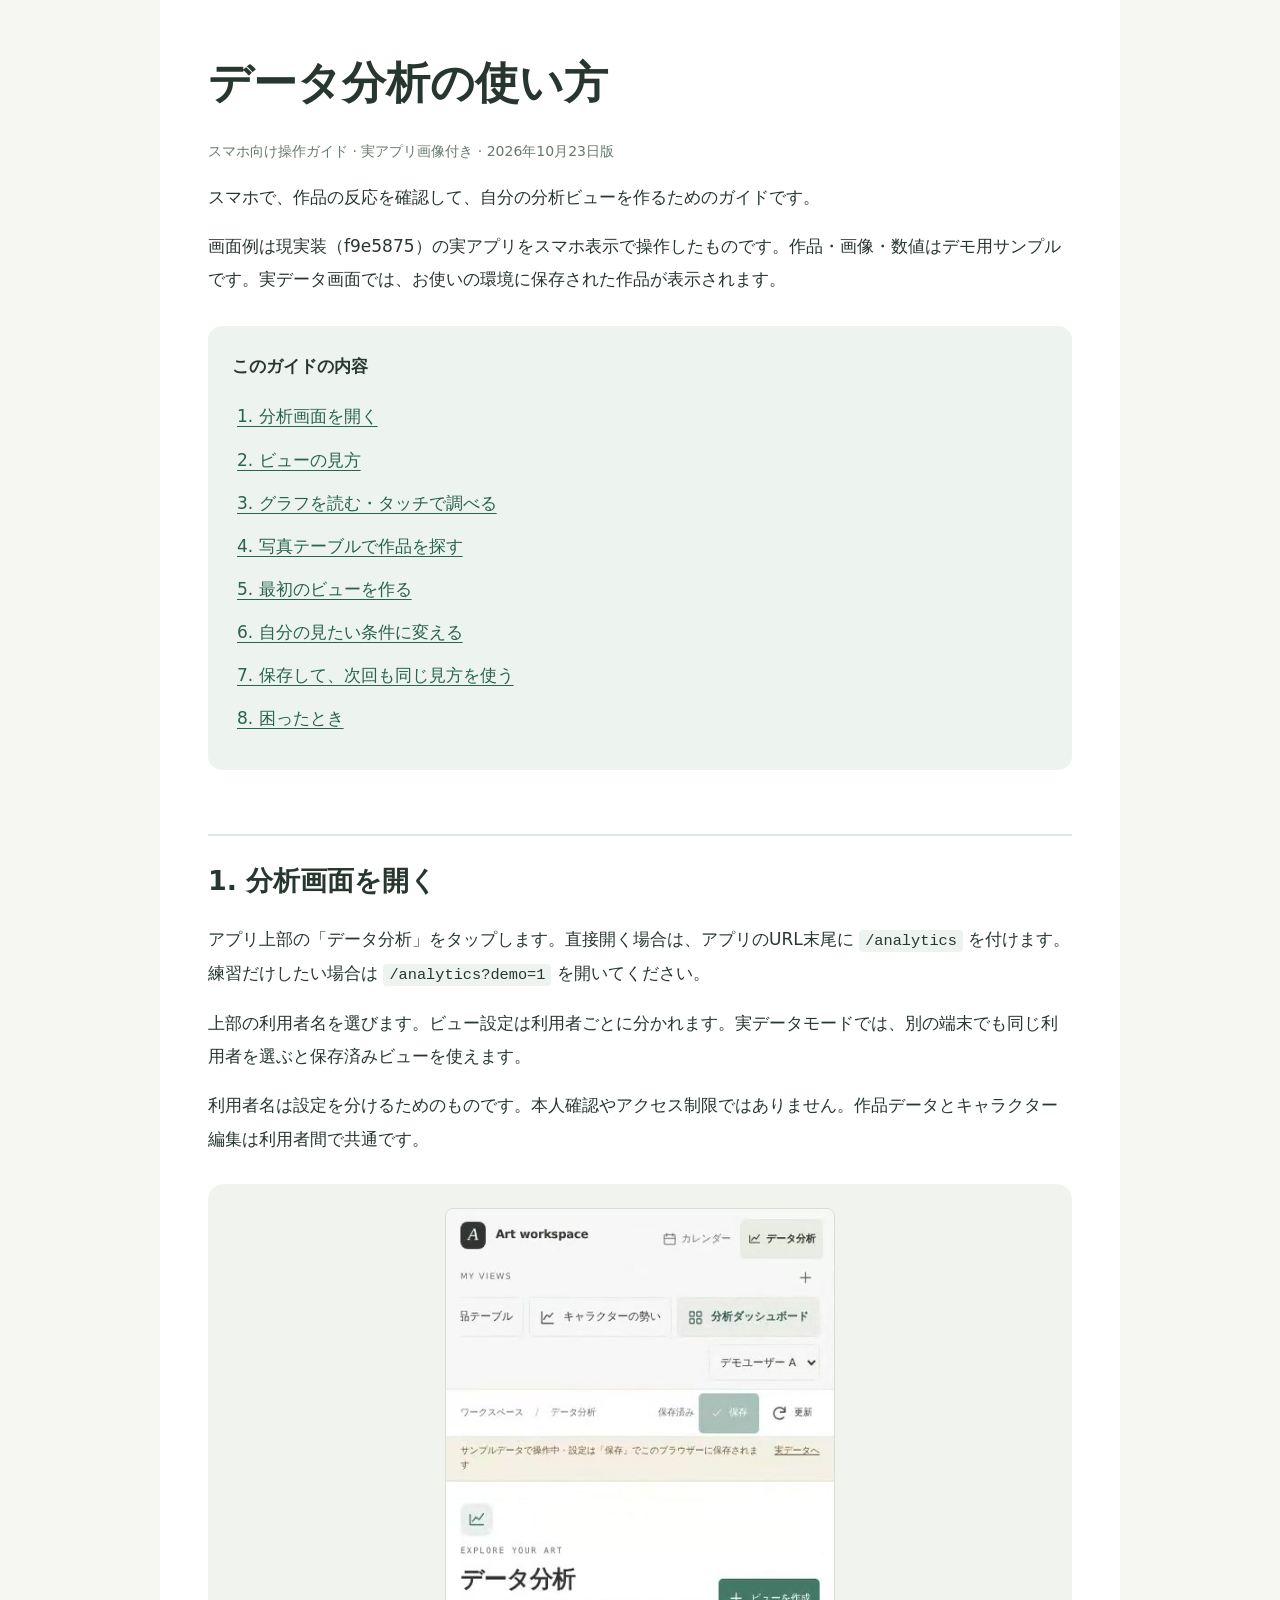
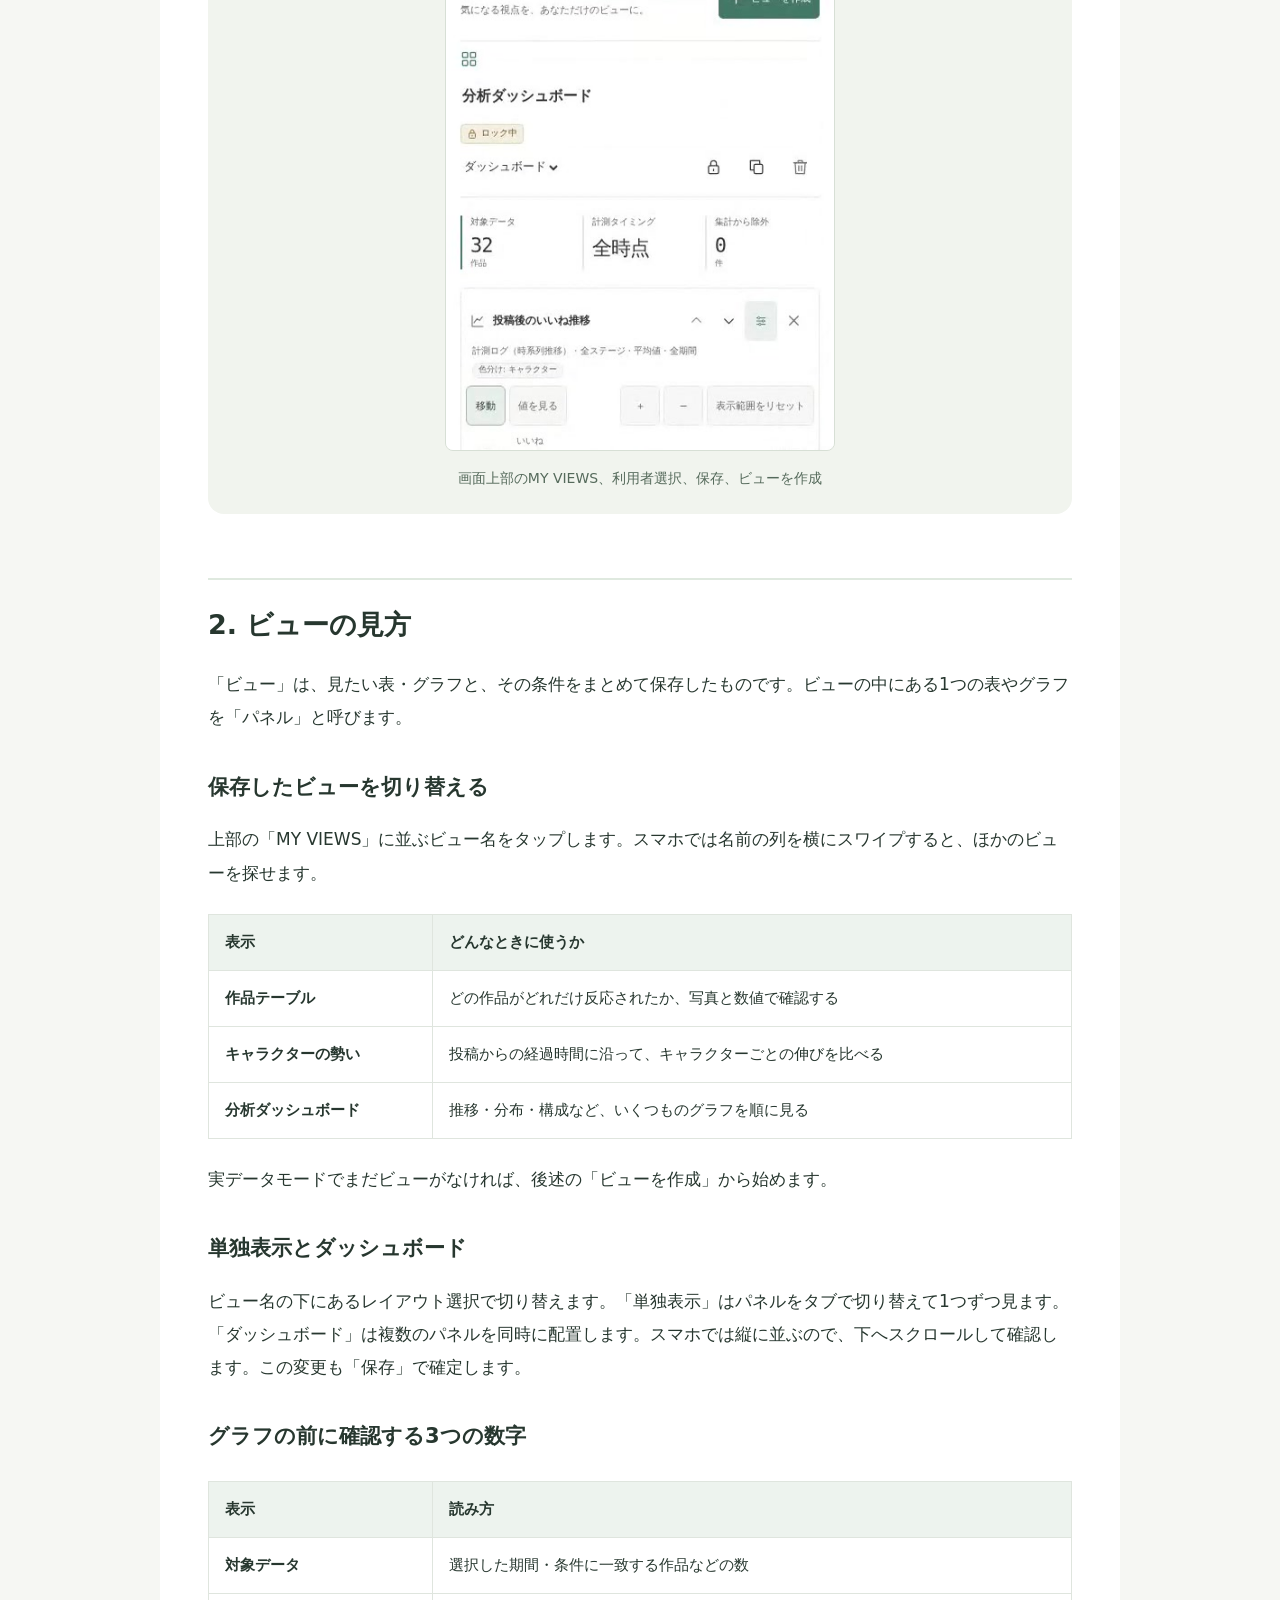
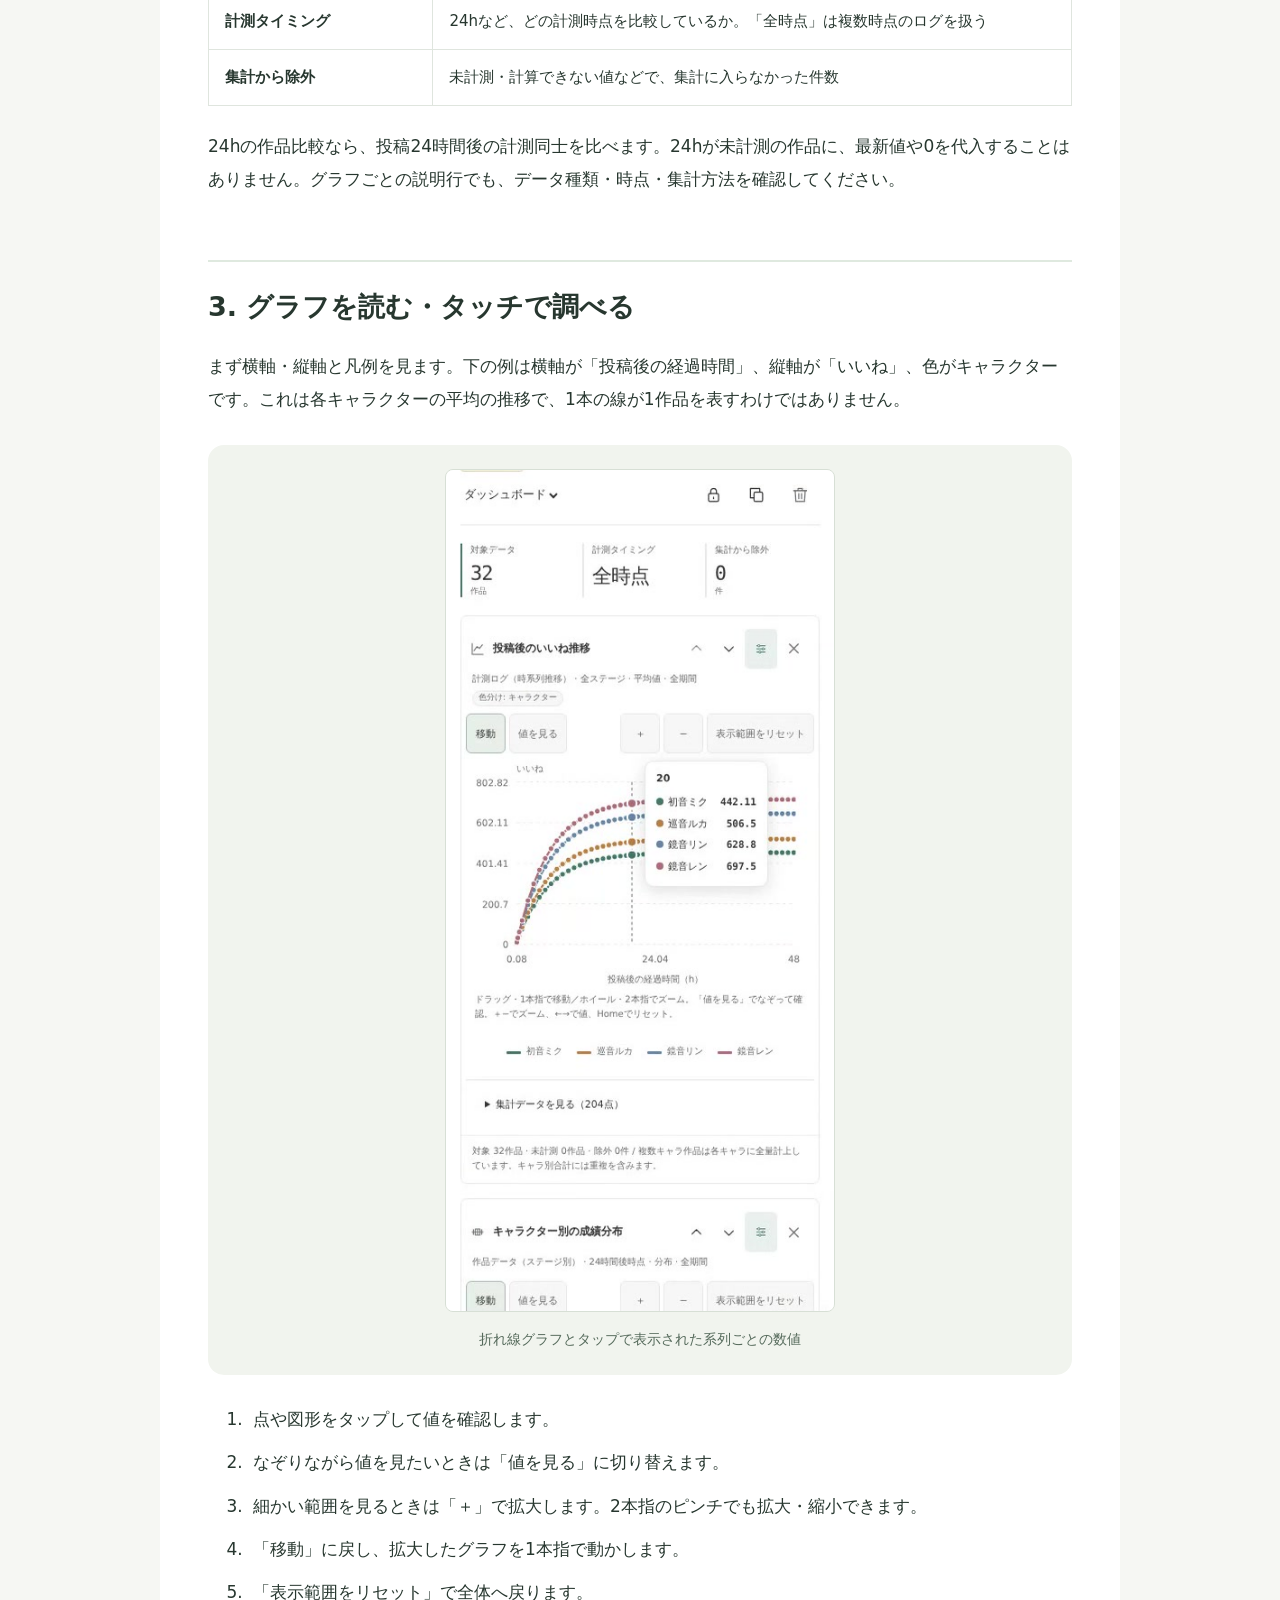
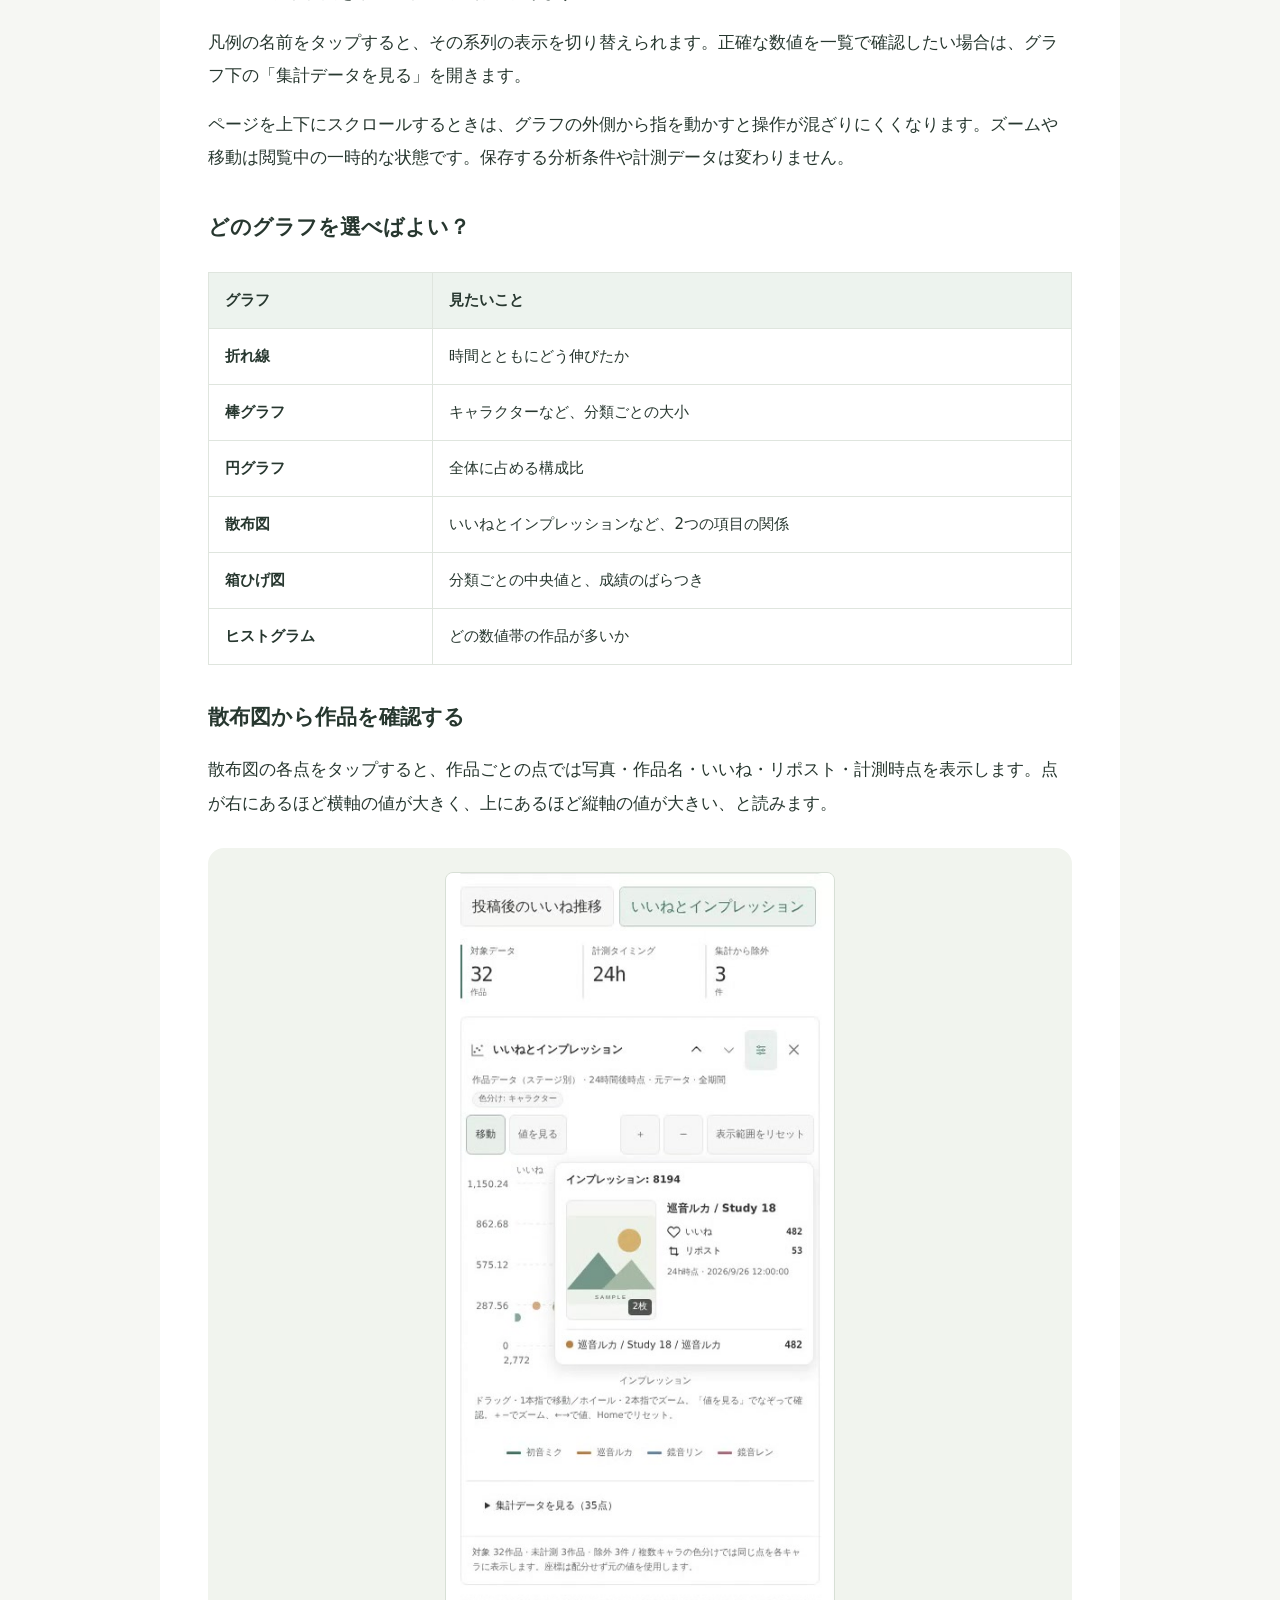
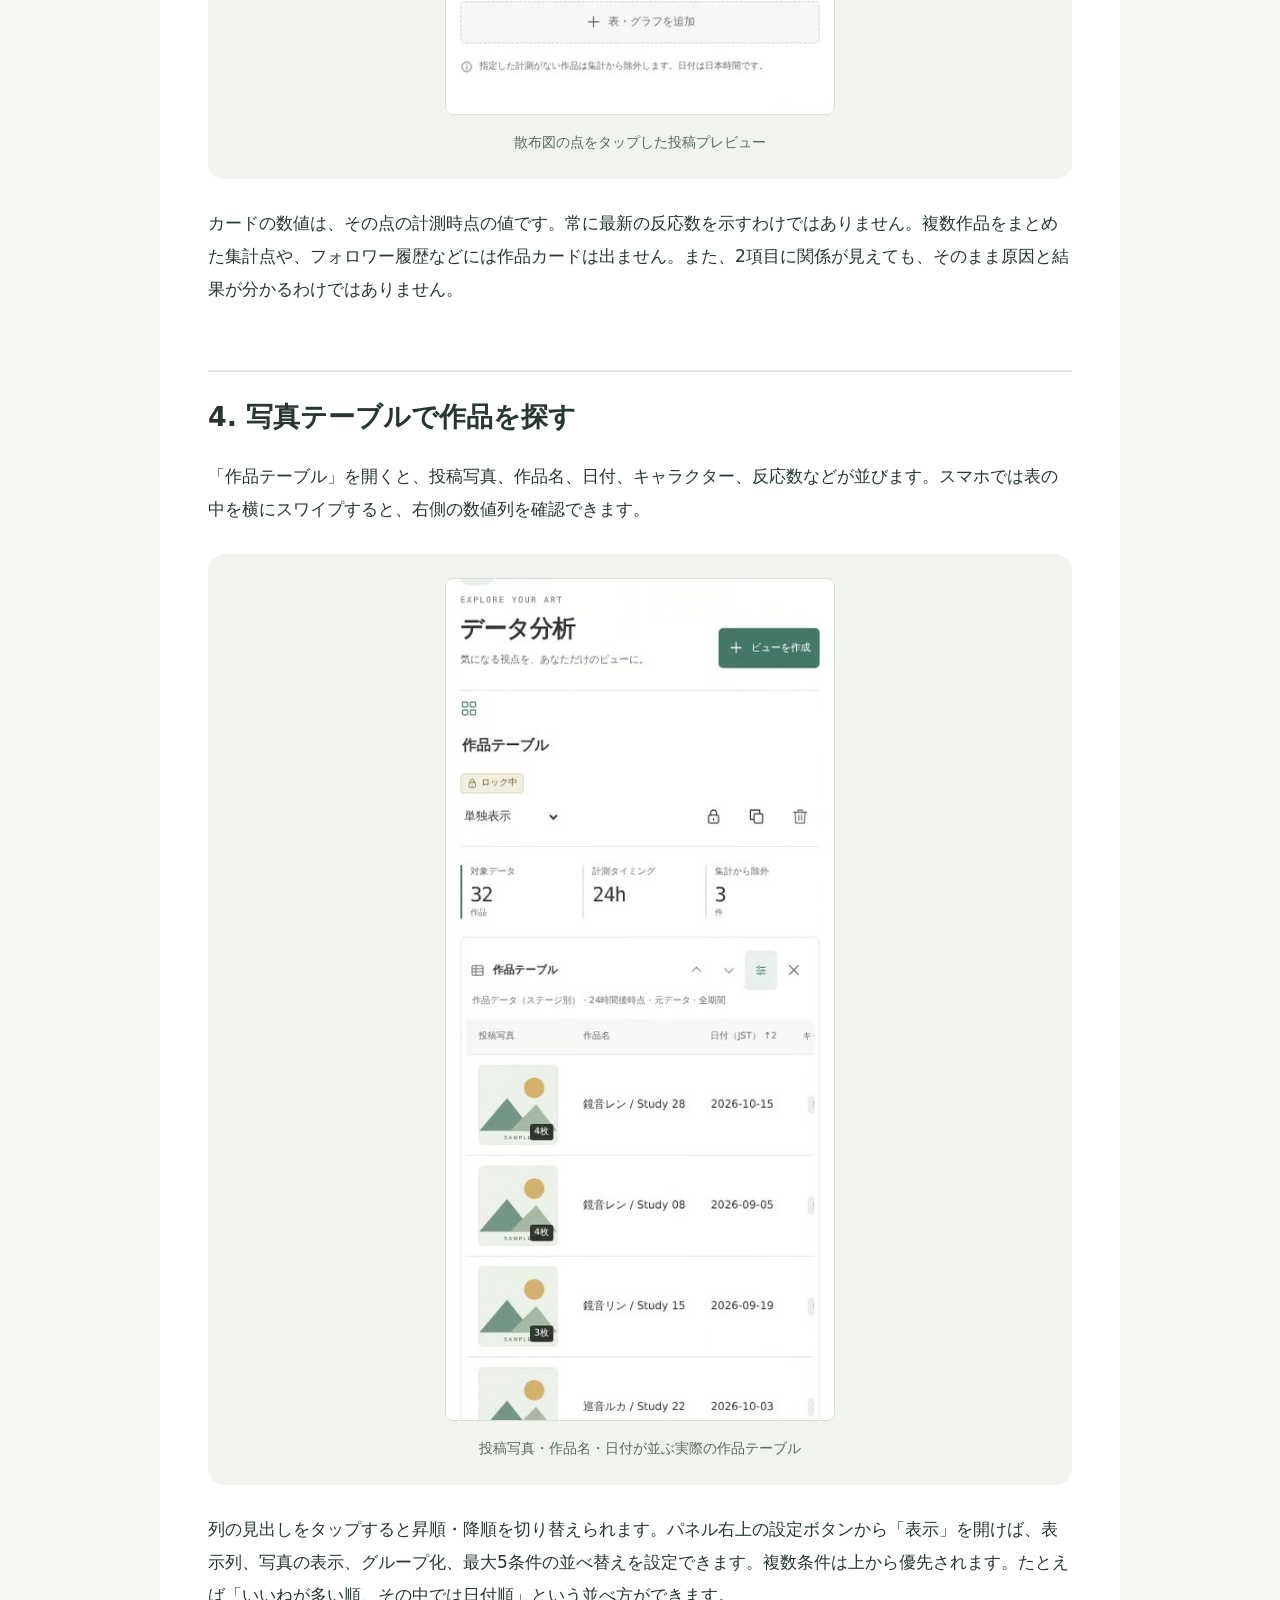
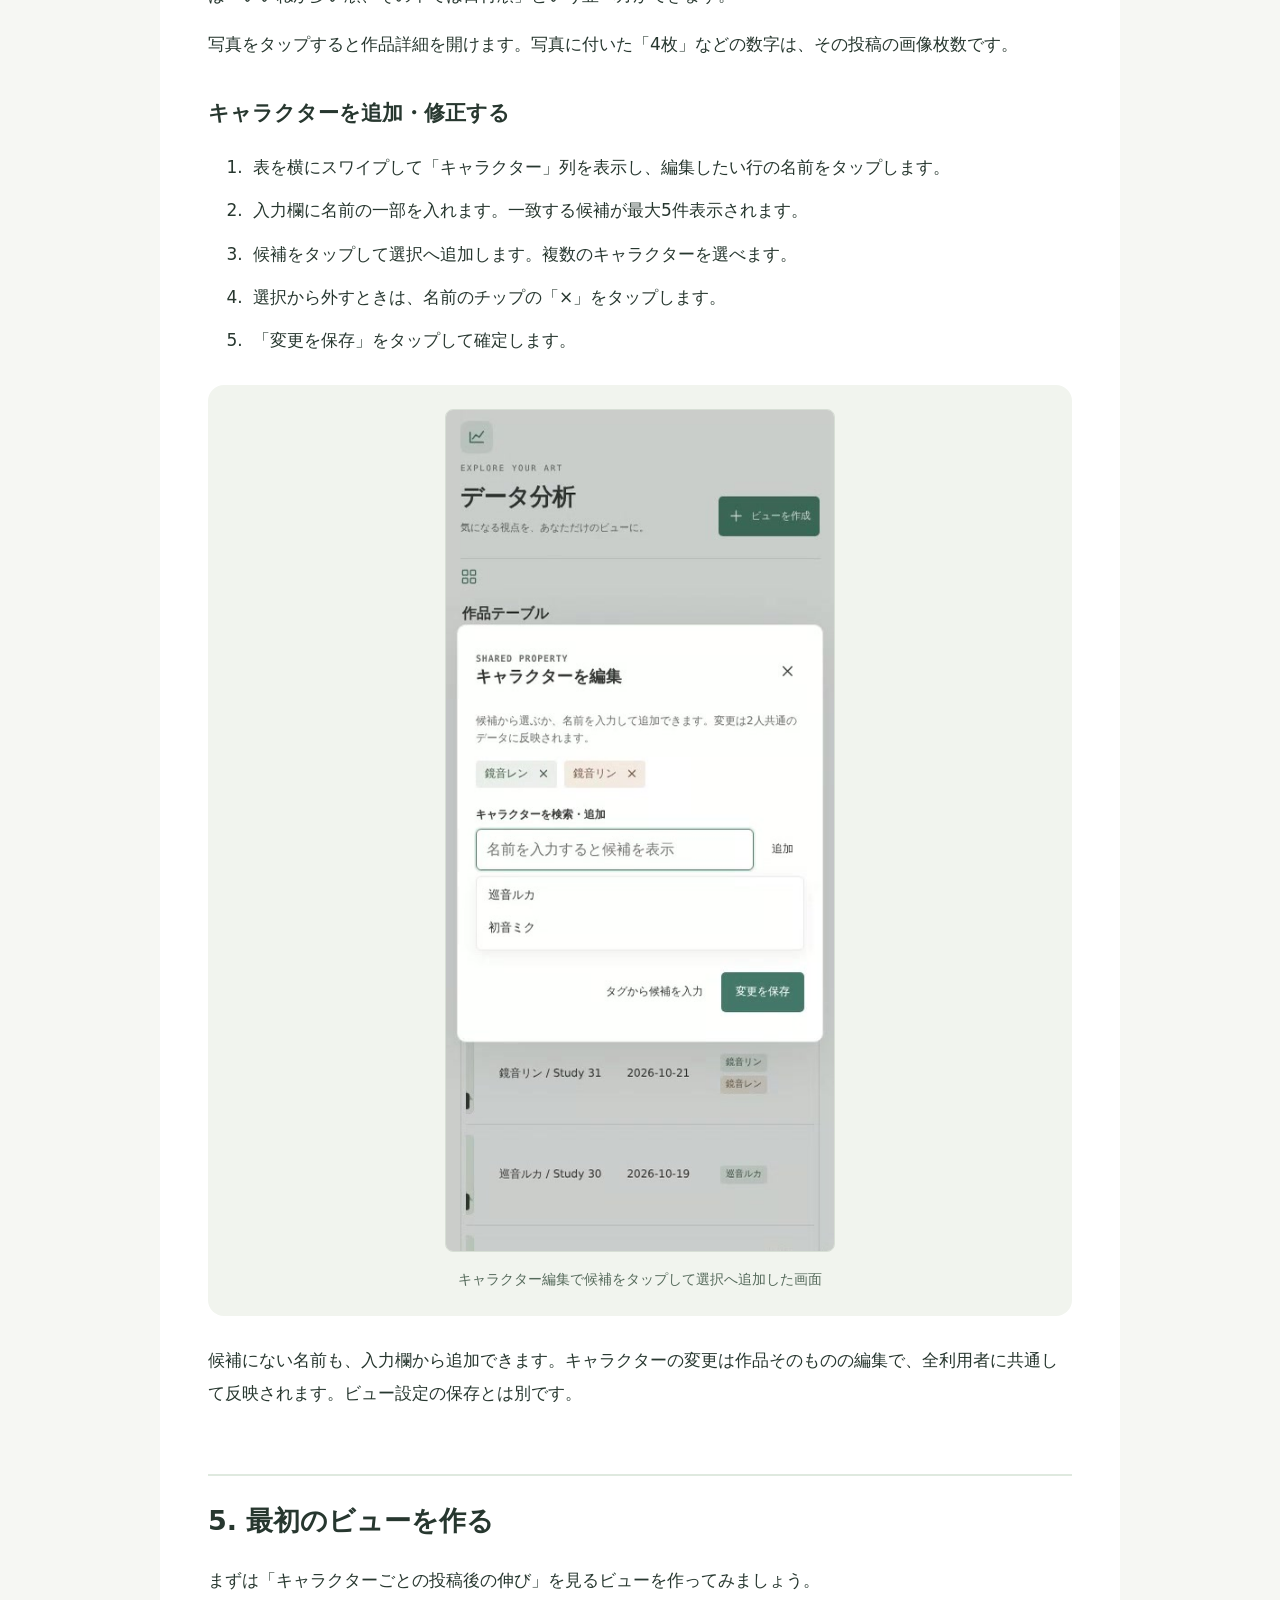
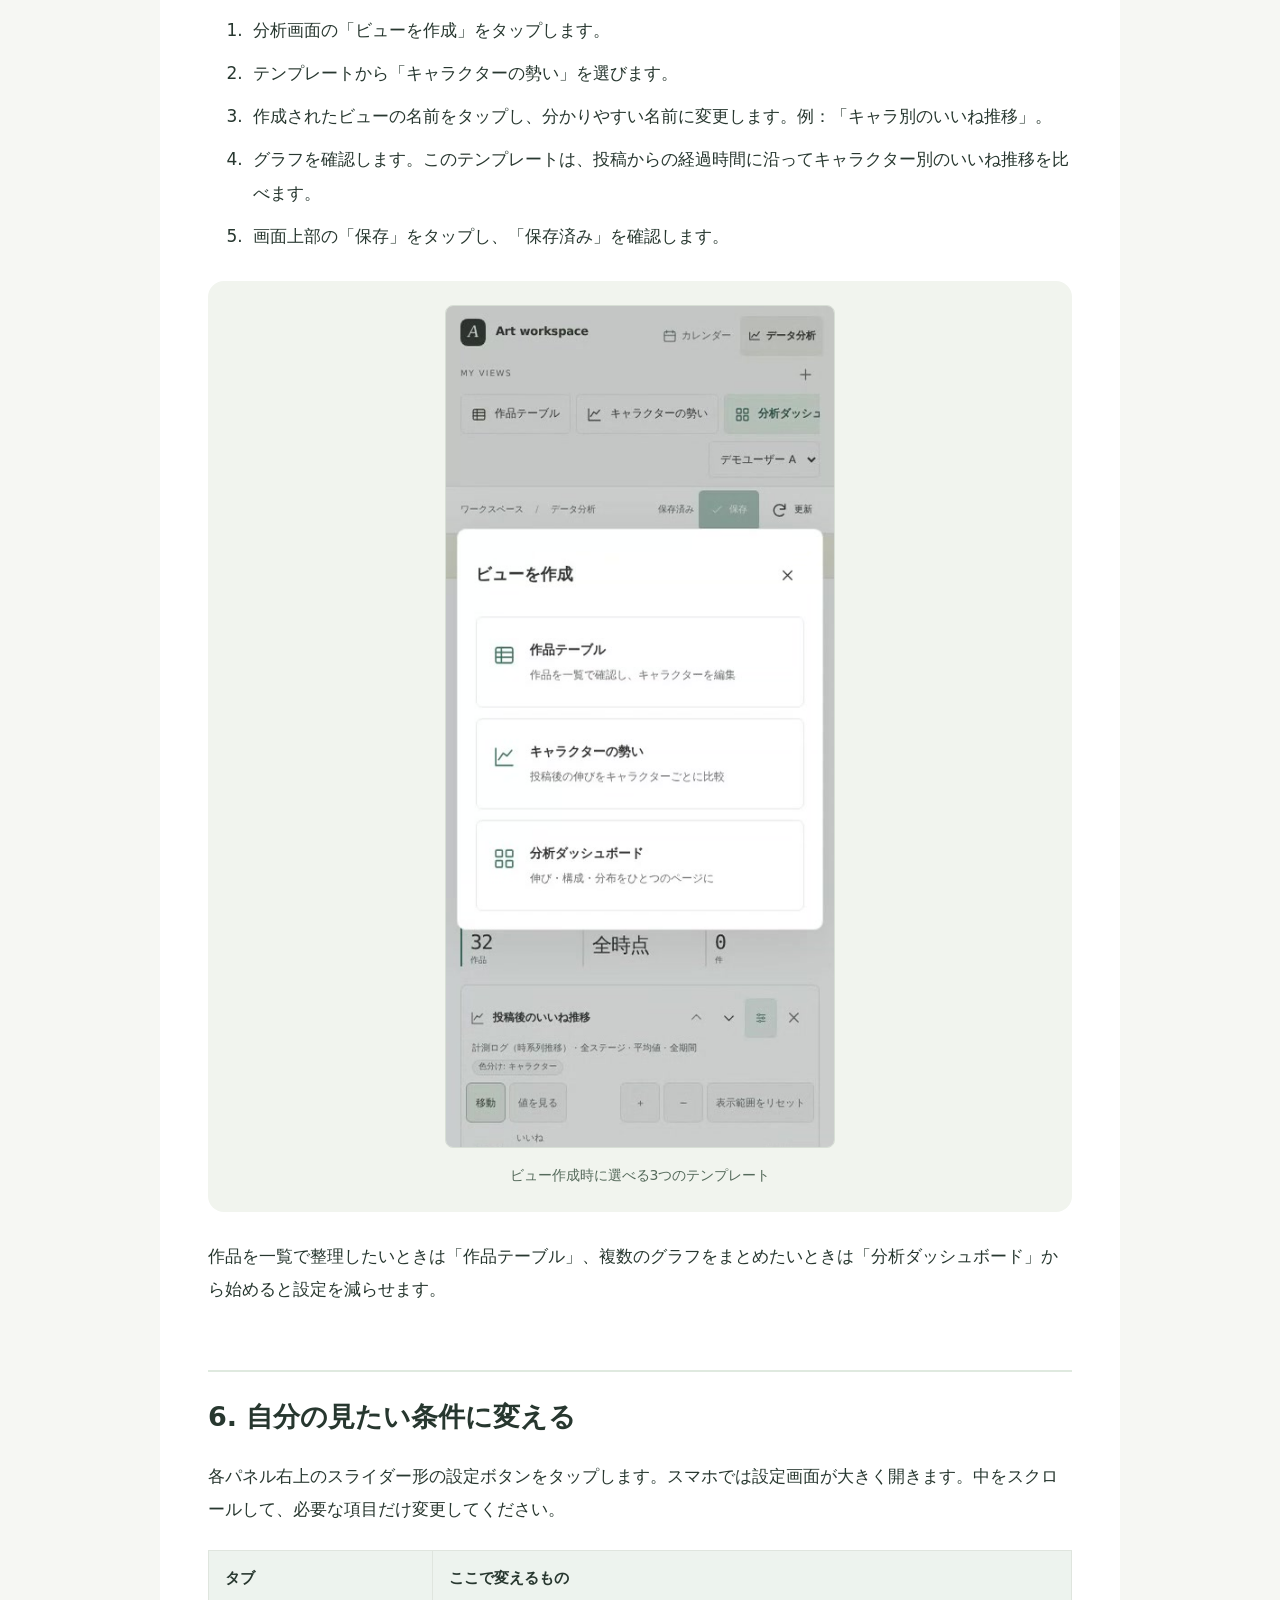
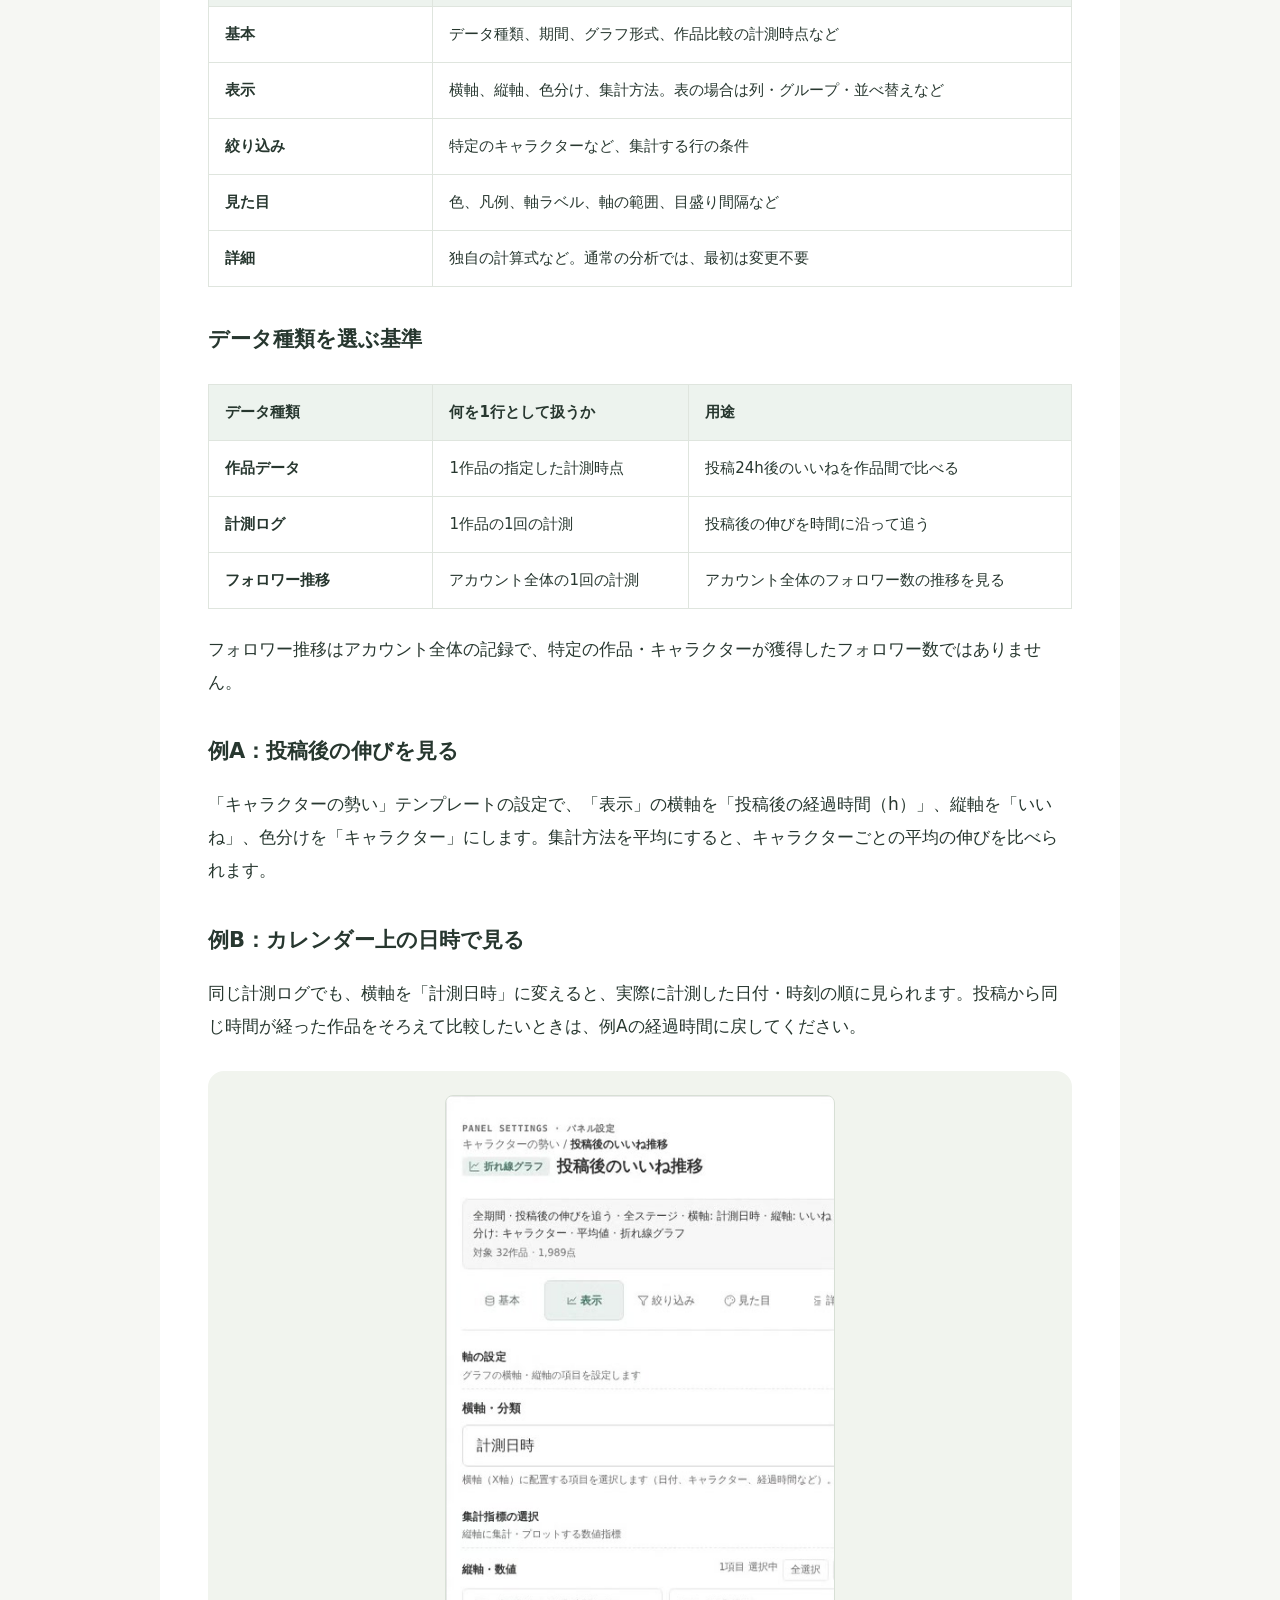
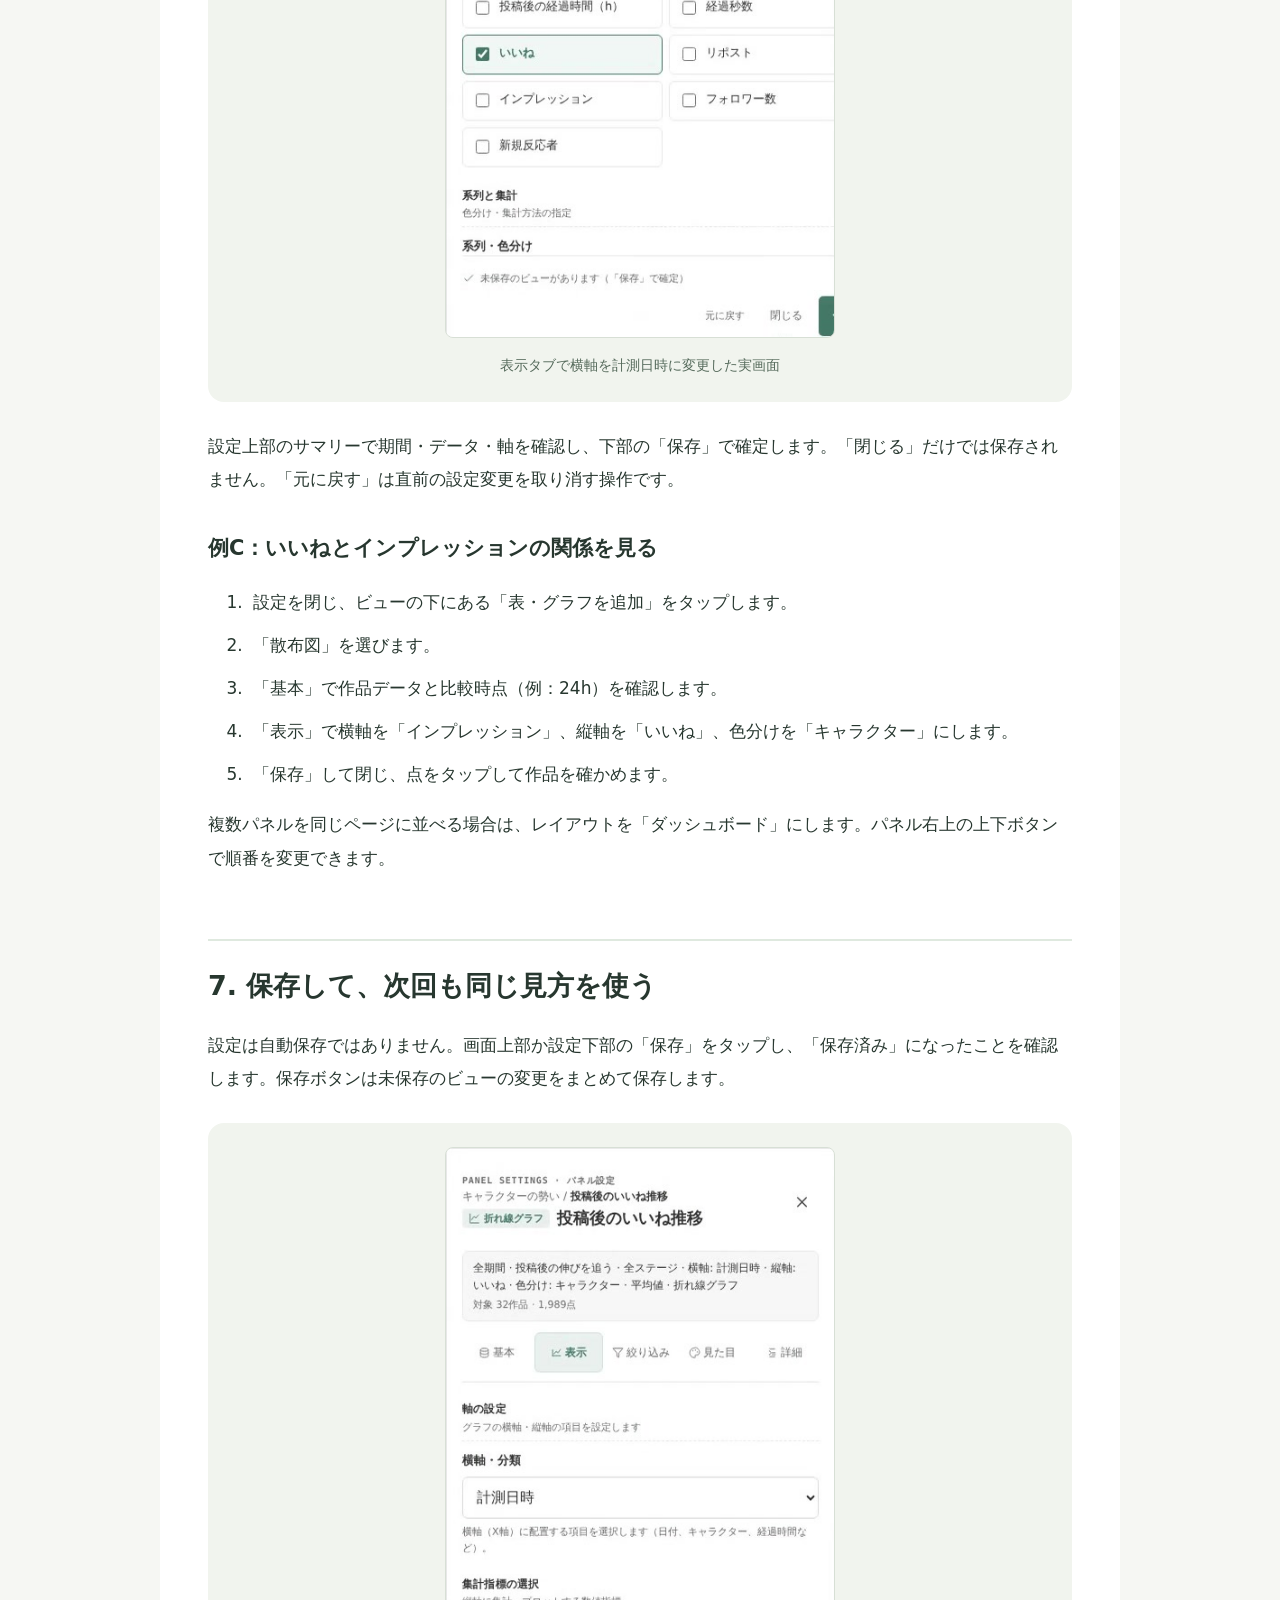
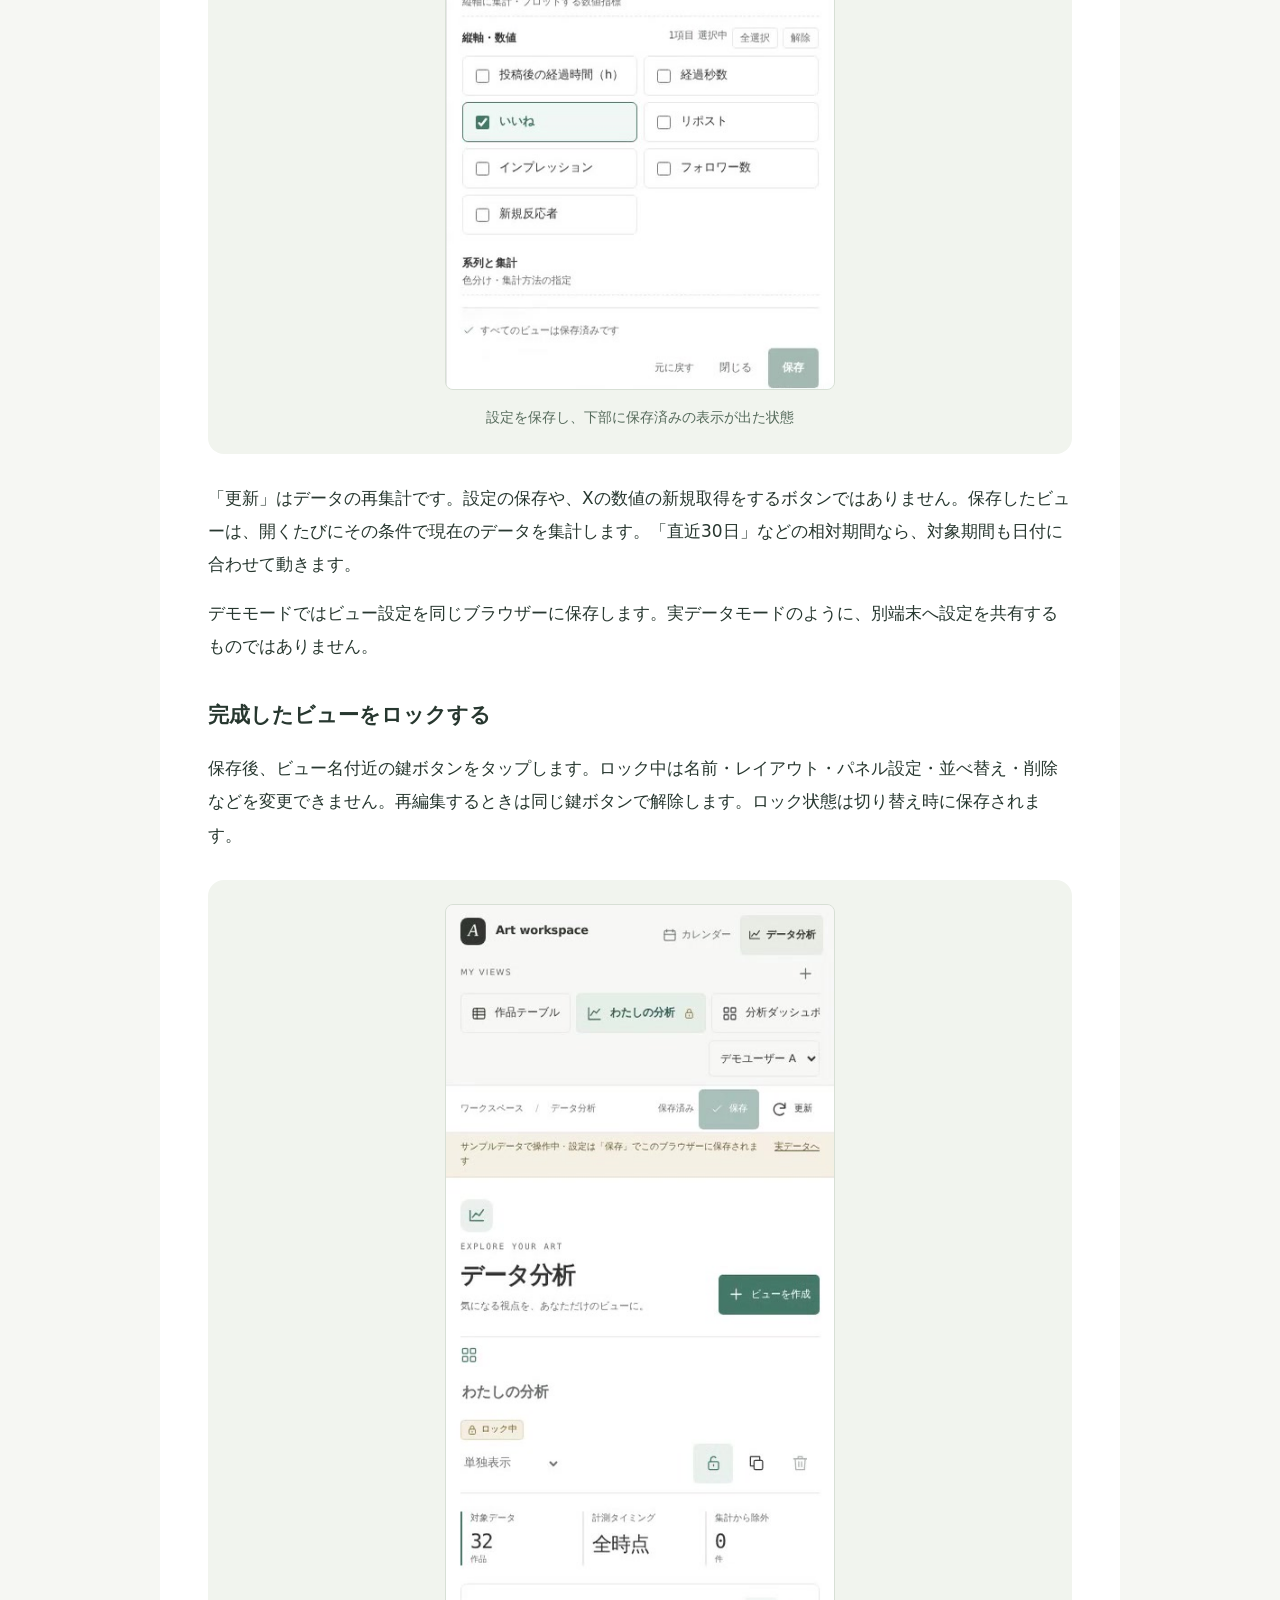
==== docs/analytics-user-guide.html @ a17ab28e "分析ページのドキュメントを追加" ====
<!doctype html><html lang="ja"><head><meta charset="utf-8"><meta name="viewport" content="width=device-width,initial-scale=1"><title>データ分析の使い方 | X Art Analytics</title><style>*{box-sizing:border-box}html{scroll-behavior:smooth;scroll-padding-top:24px}body{margin:0;background:#f6f7f3;color:#27372f;font:17px/1.95 system-ui,-apple-system,"Noto Sans JP",sans-serif}main{max-width:960px;margin:auto;padding:52px 48px 100px;background:#fff}h1{font-size:clamp(30px,6vw,44px);line-height:1.4;margin:0 0 24px}h2{font-size:27px;margin:64px 0 22px;padding-top:24px;border-top:2px solid #dfe9df;line-height:1.55}h3{font-size:21px;margin:32px 0 12px}p{margin:16px 0}a{color:#28634e;text-underline-offset:4px}nav{padding:24px;background:#edf3ee;border-radius:14px;margin:30px 0}nav ol{margin-bottom:0;padding-left:0;list-style:none}li{padding-left:5px;margin:10px 0}.table-wrap{overflow:auto;margin:24px 0}table{border-collapse:collapse;width:100%;font-size:15px;line-height:1.8;min-width:480px}th,td{padding:14px 16px;text-align:left;border:1px solid #dfe5de;vertical-align:top}th{background:#edf3ee}td:first-child{font-weight:600;width:26%}figure{margin:28px 0;padding:24px;background:#f1f4ee;border-radius:16px;text-align:center}figure img{display:block;max-width:100%;width:390px;height:auto;margin:auto;border:1px solid #d7dfd5;border-radius:8px}figcaption{font-size:14px;line-height:1.7;color:#556a5b;margin-top:16px}code{background:#edf3ee;padding:2px 6px;border-radius:4px;font-size:.9em}.meta{font-size:14px;color:#667a6c}.top{display:inline-block;margin-top:40px}@media(max-width:600px){main{padding:28px 20px 60px}h2{font-size:24px;margin-top:48px}figure{padding:12px}nav{padding:18px}table{min-width:440px}ol{padding-left:26px}}@media print{body,main{background:white}main{padding:0}nav{display:none}h2{break-before:page}figure{break-inside:avoid}figure img{width:240px}a{color:inherit}}</style></head><body><main id="top"><h1>データ分析の使い方</h1><p class="meta">スマホ向け操作ガイド · 実アプリ画像付き · 2026年10月23日版</p><p>スマホで、作品の反応を確認して、自分の分析ビューを作るためのガイドです。</p><p>画面例は現実装（f9e5875）の実アプリをスマホ表示で操作したものです。作品・画像・数値はデモ用サンプルです。実データ画面では、お使いの環境に保存された作品が表示されます。</p><nav aria-label="目次"><strong>このガイドの内容</strong><ol><li><a href="#section-1">1. 分析画面を開く</a></li><li><a href="#section-2">2. ビューの見方</a></li><li><a href="#section-3">3. グラフを読む・タッチで調べる</a></li><li><a href="#section-4">4. 写真テーブルで作品を探す</a></li><li><a href="#section-5">5. 最初のビューを作る</a></li><li><a href="#section-6">6. 自分の見たい条件に変える</a></li><li><a href="#section-7">7. 保存して、次回も同じ見方を使う</a></li><li><a href="#section-8">8. 困ったとき</a></li></ol></nav><h2 id="section-1">1. 分析画面を開く</h2><p>アプリ上部の「データ分析」をタップします。直接開く場合は、アプリのURL末尾に <code>/analytics</code> を付けます。練習だけしたい場合は <code>/analytics?demo=1</code> を開いてください。</p><p>上部の利用者名を選びます。ビュー設定は利用者ごとに分かれます。実データモードでは、別の端末でも同じ利用者を選ぶと保存済みビューを使えます。</p><p>利用者名は設定を分けるためのものです。本人確認やアクセス制限ではありません。作品データとキャラクター編集は利用者間で共通です。</p><figure><a href="[data-uri]" target="_blank"><img loading="lazy" src="[data-uri]" alt="画面上部のMY VIEWS、利用者選択、保存、ビューを作成"></a><figcaption>画面上部のMY VIEWS、利用者選択、保存、ビューを作成</figcaption></figure><h2 id="section-2">2. ビューの見方</h2><p>「ビュー」は、見たい表・グラフと、その条件をまとめて保存したものです。ビューの中にある1つの表やグラフを「パネル」と呼びます。</p><h3>保存したビューを切り替える</h3><p>上部の「MY VIEWS」に並ぶビュー名をタップします。スマホでは名前の列を横にスワイプすると、ほかのビューを探せます。</p><div class="table-wrap"><table><thead><tr><th>表示</th><th>どんなときに使うか</th></tr></thead><tbody><tr><td>作品テーブル</td><td>どの作品がどれだけ反応されたか、写真と数値で確認する</td></tr><tr><td>キャラクターの勢い</td><td>投稿からの経過時間に沿って、キャラクターごとの伸びを比べる</td></tr><tr><td>分析ダッシュボード</td><td>推移・分布・構成など、いくつものグラフを順に見る</td></tr></tbody></table></div><p>実データモードでまだビューがなければ、後述の「ビューを作成」から始めます。</p><h3>単独表示とダッシュボード</h3><p>ビュー名の下にあるレイアウト選択で切り替えます。「単独表示」はパネルをタブで切り替えて1つずつ見ます。「ダッシュボード」は複数のパネルを同時に配置します。スマホでは縦に並ぶので、下へスクロールして確認します。この変更も「保存」で確定します。</p><h3>グラフの前に確認する3つの数字</h3><div class="table-wrap"><table><thead><tr><th>表示</th><th>読み方</th></tr></thead><tbody><tr><td>対象データ</td><td>選択した期間・条件に一致する作品などの数</td></tr><tr><td>計測タイミング</td><td>24hなど、どの計測時点を比較しているか。「全時点」は複数時点のログを扱う</td></tr><tr><td>集計から除外</td><td>未計測・計算できない値などで、集計に入らなかった件数</td></tr></tbody></table></div><p>24hの作品比較なら、投稿24時間後の計測同士を比べます。24hが未計測の作品に、最新値や0を代入することはありません。グラフごとの説明行でも、データ種類・時点・集計方法を確認してください。</p><h2 id="section-3">3. グラフを読む・タッチで調べる</h2><p>まず横軸・縦軸と凡例を見ます。下の例は横軸が「投稿後の経過時間」、縦軸が「いいね」、色がキャラクターです。これは各キャラクターの平均の推移で、1本の線が1作品を表すわけではありません。</p><figure><a href="[data-uri]" target="_blank"><img loading="lazy" src="[data-uri]" alt="折れ線グラフとタップで表示された系列ごとの数値"></a><figcaption>折れ線グラフとタップで表示された系列ごとの数値</figcaption></figure><ol><li>点や図形をタップして値を確認します。</li><li>なぞりながら値を見たいときは「値を見る」に切り替えます。</li><li>細かい範囲を見るときは「＋」で拡大します。2本指のピンチでも拡大・縮小できます。</li><li>「移動」に戻し、拡大したグラフを1本指で動かします。</li><li>「表示範囲をリセット」で全体へ戻ります。</li></ol><p>凡例の名前をタップすると、その系列の表示を切り替えられます。正確な数値を一覧で確認したい場合は、グラフ下の「集計データを見る」を開きます。</p><p>ページを上下にスクロールするときは、グラフの外側から指を動かすと操作が混ざりにくくなります。ズームや移動は閲覧中の一時的な状態です。保存する分析条件や計測データは変わりません。</p><h3>どのグラフを選べばよい？</h3><div class="table-wrap"><table><thead><tr><th>グラフ</th><th>見たいこと</th></tr></thead><tbody><tr><td>折れ線</td><td>時間とともにどう伸びたか</td></tr><tr><td>棒グラフ</td><td>キャラクターなど、分類ごとの大小</td></tr><tr><td>円グラフ</td><td>全体に占める構成比</td></tr><tr><td>散布図</td><td>いいねとインプレッションなど、2つの項目の関係</td></tr><tr><td>箱ひげ図</td><td>分類ごとの中央値と、成績のばらつき</td></tr><tr><td>ヒストグラム</td><td>どの数値帯の作品が多いか</td></tr></tbody></table></div><h3>散布図から作品を確認する</h3><p>散布図の各点をタップすると、作品ごとの点では写真・作品名・いいね・リポスト・計測時点を表示します。点が右にあるほど横軸の値が大きく、上にあるほど縦軸の値が大きい、と読みます。</p><figure><a href="[data-uri]" target="_blank"><img loading="lazy" src="[data-uri]" alt="散布図の点をタップした投稿プレビュー"></a><figcaption>散布図の点をタップした投稿プレビュー</figcaption></figure><p>カードの数値は、その点の計測時点の値です。常に最新の反応数を示すわけではありません。複数作品をまとめた集計点や、フォロワー履歴などには作品カードは出ません。また、2項目に関係が見えても、そのまま原因と結果が分かるわけではありません。</p><h2 id="section-4">4. 写真テーブルで作品を探す</h2><p>「作品テーブル」を開くと、投稿写真、作品名、日付、キャラクター、反応数などが並びます。スマホでは表の中を横にスワイプすると、右側の数値列を確認できます。</p><figure><a href="[data-uri]" target="_blank"><img loading="lazy" src="[data-uri]" alt="投稿写真・作品名・日付が並ぶ実際の作品テーブル"></a><figcaption>投稿写真・作品名・日付が並ぶ実際の作品テーブル</figcaption></figure><p>列の見出しをタップすると昇順・降順を切り替えられます。パネル右上の設定ボタンから「表示」を開けば、表示列、写真の表示、グループ化、最大5条件の並べ替えを設定できます。複数条件は上から優先されます。たとえば「いいねが多い順、その中では日付順」という並べ方ができます。</p><p>写真をタップすると作品詳細を開けます。写真に付いた「4枚」などの数字は、その投稿の画像枚数です。</p><h3>キャラクターを追加・修正する</h3><ol><li>表を横にスワイプして「キャラクター」列を表示し、編集したい行の名前をタップします。</li><li>入力欄に名前の一部を入れます。一致する候補が最大5件表示されます。</li><li>候補をタップして選択へ追加します。複数のキャラクターを選べます。</li><li>選択から外すときは、名前のチップの「×」をタップします。</li><li>「変更を保存」をタップして確定します。</li></ol><figure><a href="[data-uri]" target="_blank"><img loading="lazy" src="[data-uri]" alt="キャラクター編集で候補をタップして選択へ追加した画面"></a><figcaption>キャラクター編集で候補をタップして選択へ追加した画面</figcaption></figure><p>候補にない名前も、入力欄から追加できます。キャラクターの変更は作品そのものの編集で、全利用者に共通して反映されます。ビュー設定の保存とは別です。</p><h2 id="section-5">5. 最初のビューを作る</h2><p>まずは「キャラクターごとの投稿後の伸び」を見るビューを作ってみましょう。</p><ol><li>分析画面の「ビューを作成」をタップします。</li><li>テンプレートから「キャラクターの勢い」を選びます。</li><li>作成されたビューの名前をタップし、分かりやすい名前に変更します。例：「キャラ別のいいね推移」。</li><li>グラフを確認します。このテンプレートは、投稿からの経過時間に沿ってキャラクター別のいいね推移を比べます。</li><li>画面上部の「保存」をタップし、「保存済み」を確認します。</li></ol><figure><a href="[data-uri]" target="_blank"><img loading="lazy" src="[data-uri]" alt="ビュー作成時に選べる3つのテンプレート"></a><figcaption>ビュー作成時に選べる3つのテンプレート</figcaption></figure><p>作品を一覧で整理したいときは「作品テーブル」、複数のグラフをまとめたいときは「分析ダッシュボード」から始めると設定を減らせます。</p><h2 id="section-6">6. 自分の見たい条件に変える</h2><p>各パネル右上のスライダー形の設定ボタンをタップします。スマホでは設定画面が大きく開きます。中をスクロールして、必要な項目だけ変更してください。</p><div class="table-wrap"><table><thead><tr><th>タブ</th><th>ここで変えるもの</th></tr></thead><tbody><tr><td>基本</td><td>データ種類、期間、グラフ形式、作品比較の計測時点など</td></tr><tr><td>表示</td><td>横軸、縦軸、色分け、集計方法。表の場合は列・グループ・並べ替えなど</td></tr><tr><td>絞り込み</td><td>特定のキャラクターなど、集計する行の条件</td></tr><tr><td>見た目</td><td>色、凡例、軸ラベル、軸の範囲、目盛り間隔など</td></tr><tr><td>詳細</td><td>独自の計算式など。通常の分析では、最初は変更不要</td></tr></tbody></table></div><h3>データ種類を選ぶ基準</h3><div class="table-wrap"><table><thead><tr><th>データ種類</th><th>何を1行として扱うか</th><th>用途</th></tr></thead><tbody><tr><td>作品データ</td><td>1作品の指定した計測時点</td><td>投稿24h後のいいねを作品間で比べる</td></tr><tr><td>計測ログ</td><td>1作品の1回の計測</td><td>投稿後の伸びを時間に沿って追う</td></tr><tr><td>フォロワー推移</td><td>アカウント全体の1回の計測</td><td>アカウント全体のフォロワー数の推移を見る</td></tr></tbody></table></div><p>フォロワー推移はアカウント全体の記録で、特定の作品・キャラクターが獲得したフォロワー数ではありません。</p><h3>例A：投稿後の伸びを見る</h3><p>「キャラクターの勢い」テンプレートの設定で、「表示」の横軸を「投稿後の経過時間（h）」、縦軸を「いいね」、色分けを「キャラクター」にします。集計方法を平均にすると、キャラクターごとの平均の伸びを比べられます。</p><h3>例B：カレンダー上の日時で見る</h3><p>同じ計測ログでも、横軸を「計測日時」に変えると、実際に計測した日付・時刻の順に見られます。投稿から同じ時間が経った作品をそろえて比較したいときは、例Aの経過時間に戻してください。</p><figure><a href="[data-uri]" target="_blank"><img loading="lazy" src="[data-uri]" alt="表示タブで横軸を計測日時に変更した実画面"></a><figcaption>表示タブで横軸を計測日時に変更した実画面</figcaption></figure><p>設定上部のサマリーで期間・データ・軸を確認し、下部の「保存」で確定します。「閉じる」だけでは保存されません。「元に戻す」は直前の設定変更を取り消す操作です。</p><h3>例C：いいねとインプレッションの関係を見る</h3><ol><li>設定を閉じ、ビューの下にある「表・グラフを追加」をタップします。</li><li>「散布図」を選びます。</li><li>「基本」で作品データと比較時点（例：24h）を確認します。</li><li>「表示」で横軸を「インプレッション」、縦軸を「いいね」、色分けを「キャラクター」にします。</li><li>「保存」して閉じ、点をタップして作品を確かめます。</li></ol><p>複数パネルを同じページに並べる場合は、レイアウトを「ダッシュボード」にします。パネル右上の上下ボタンで順番を変更できます。</p><h2 id="section-7">7. 保存して、次回も同じ見方を使う</h2><p>設定は自動保存ではありません。画面上部か設定下部の「保存」をタップし、「保存済み」になったことを確認します。保存ボタンは未保存のビューの変更をまとめて保存します。</p><figure><a href="[data-uri]" target="_blank"><img loading="lazy" src="[data-uri]" alt="設定を保存し、下部に保存済みの表示が出た状態"></a><figcaption>設定を保存し、下部に保存済みの表示が出た状態</figcaption></figure><p>「更新」はデータの再集計です。設定の保存や、Xの数値の新規取得をするボタンではありません。保存したビューは、開くたびにその条件で現在のデータを集計します。「直近30日」などの相対期間なら、対象期間も日付に合わせて動きます。</p><p>デモモードではビュー設定を同じブラウザーに保存します。実データモードのように、別端末へ設定を共有するものではありません。</p><h3>完成したビューをロックする</h3><p>保存後、ビュー名付近の鍵ボタンをタップします。ロック中は名前・レイアウト・パネル設定・並べ替え・削除などを変更できません。再編集するときは同じ鍵ボタンで解除します。ロック状態は切り替え時に保存されます。</p><figure><a href="[data-uri]" target="_blank"><img loading="lazy" src="[data-uri]" alt="保存したビューをロックした実画面"></a><figcaption>保存したビューをロックした実画面</figcaption></figure><p>元の設定を残して試すなら、鍵の隣の複製ボタンで別ビューを作ります。ごみ箱ボタンでビューを削除しても、作品や計測履歴は削除されません。保存せず別の利用者へ切り替えないようにしてください。</p><h2 id="section-8">8. 困ったとき</h2><div class="table-wrap"><table><thead><tr><th>状況</th><th>確認すること</th></tr></thead><tbody><tr><td>データが出ない</td><td>全期間に戻す、絞り込みを解除する、選択した計測時点の記録があるか確認する</td></tr><tr><td>数値が想定と違う</td><td>平均か合計か、期間、計測時点、複数キャラの配分、除外件数を確認する</td></tr><tr><td>グラフが動くが値を追えない</td><td>「値を見る」へ切り替える</td></tr><tr><td>ページをスクロールしづらい</td><td>グラフの外から指を動かす</td></tr><tr><td>表の数値やキャラが見えない</td><td>表の中を横にスワイプする</td></tr><tr><td>編集ボタンが使えない</td><td>鍵ボタンでロックを解除する</td></tr><tr><td>保存が失敗した</td><td>未保存表示を確認して再試行する。別タブとの競合案内が出たら保存先を選ぶ</td></tr></tbody></table></div><p>現行版のスマホ表示には、未ロックでも「ロック中」バッジが見える既存の表示不整合があります。バッジだけで判断せず、編集できるかと鍵ボタンの状態を確認してください。設定画面で長い項目が右へはみ出す場合もあります。本ガイドの画像はその実画面を修正せず掲載しています。</p><p>複数キャラクターを「全量」で集計すると、同じ作品が各キャラクターに計上されるため、分類別の合計は全作品の合計と一致しない場合があります。キャラ間で分けたいときは「均等」、組み合わせでまとめたいときは「組み合わせ」を選びます。</p><p>日付の区切りは日本時間です。さらに詳しい集計・計算式の仕様は <a href="analytics_prototype.md">データ分析の仕様</a> を参照してください。</p><a class="top" href="#top">先頭に戻る</a></main></body></html>
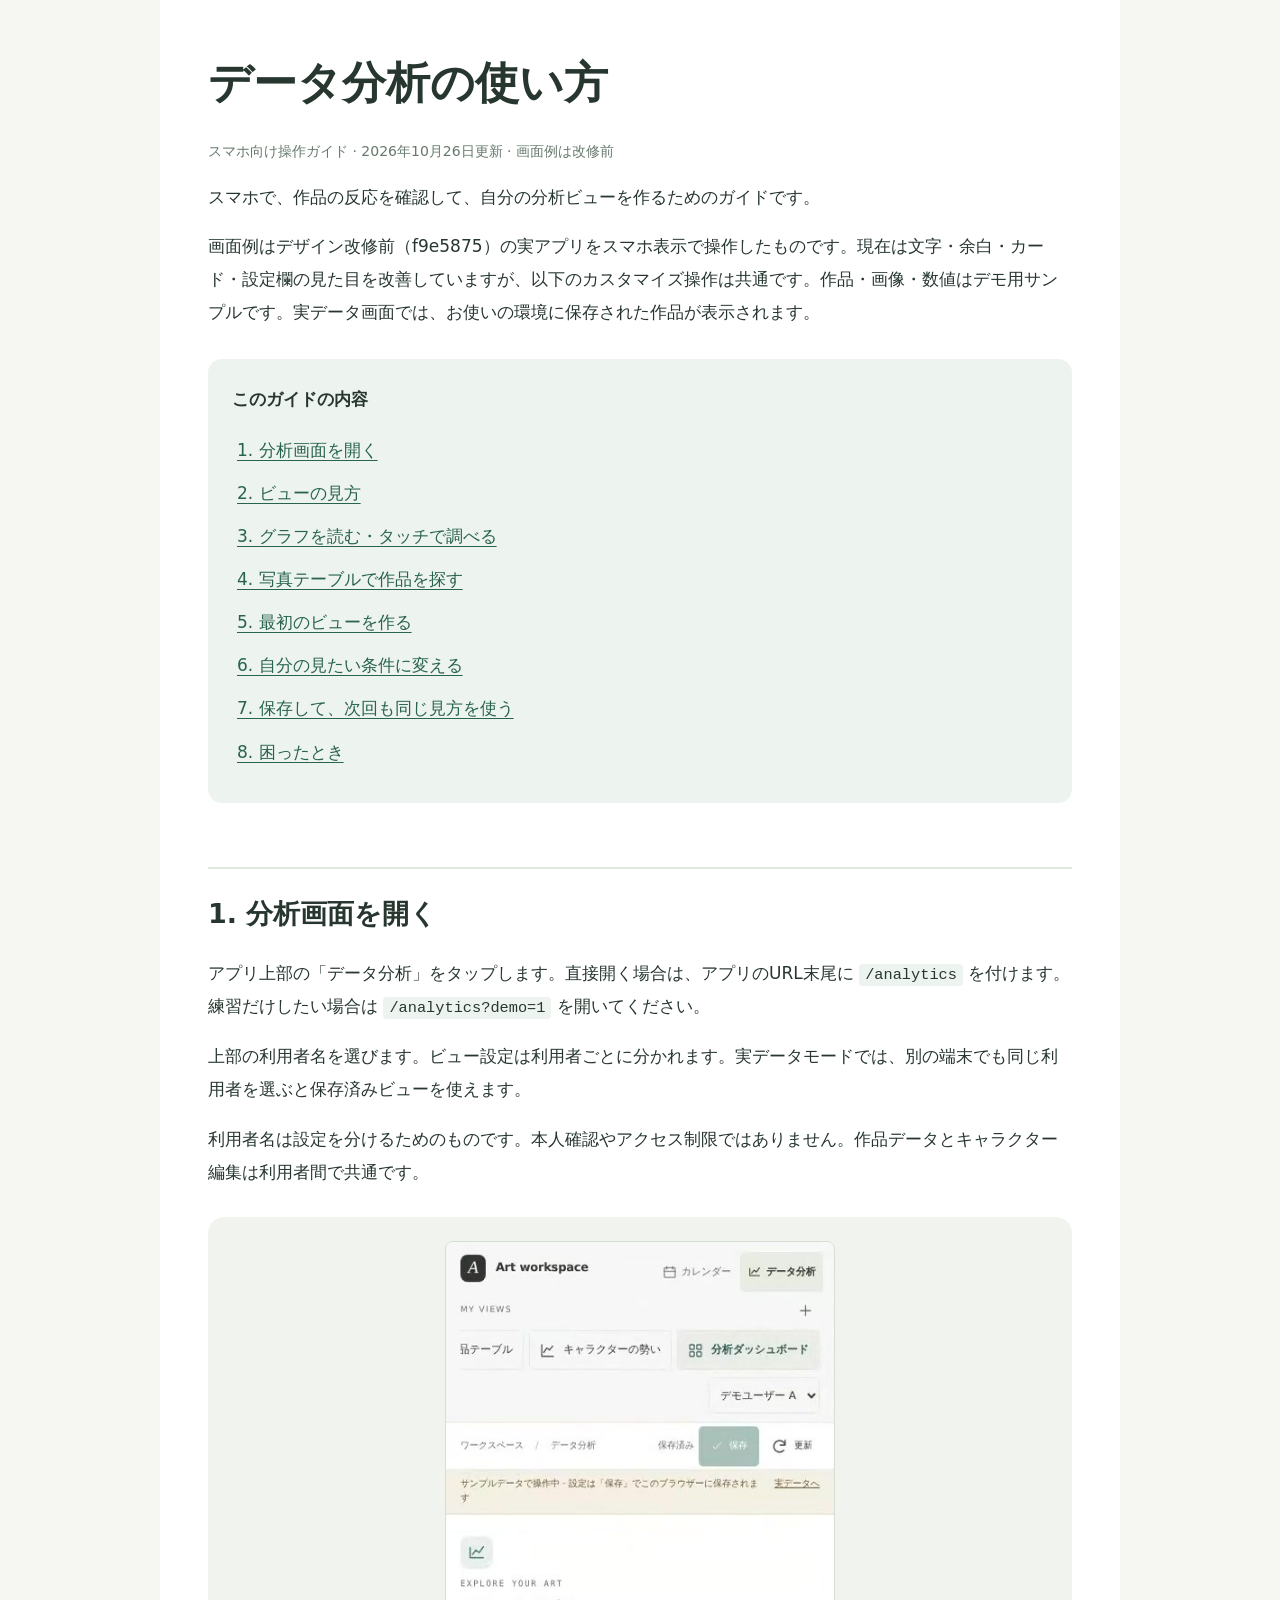
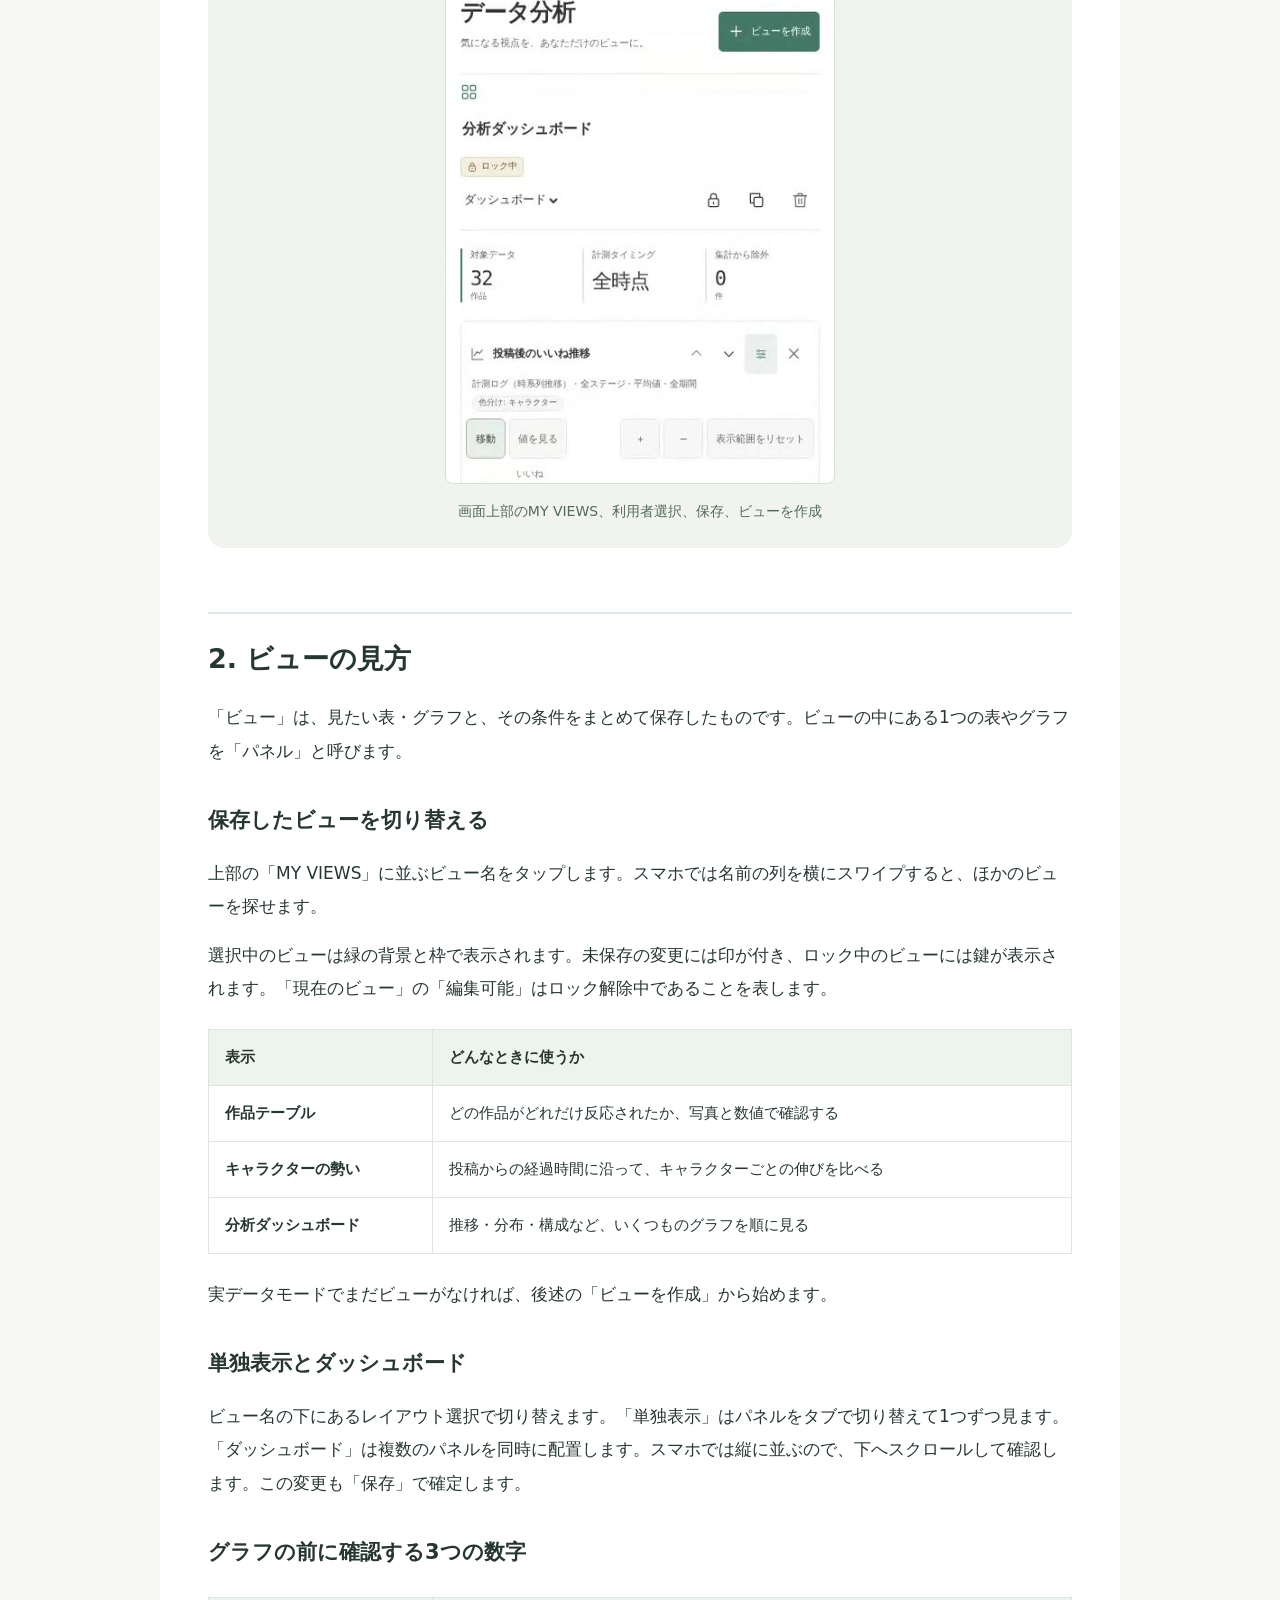
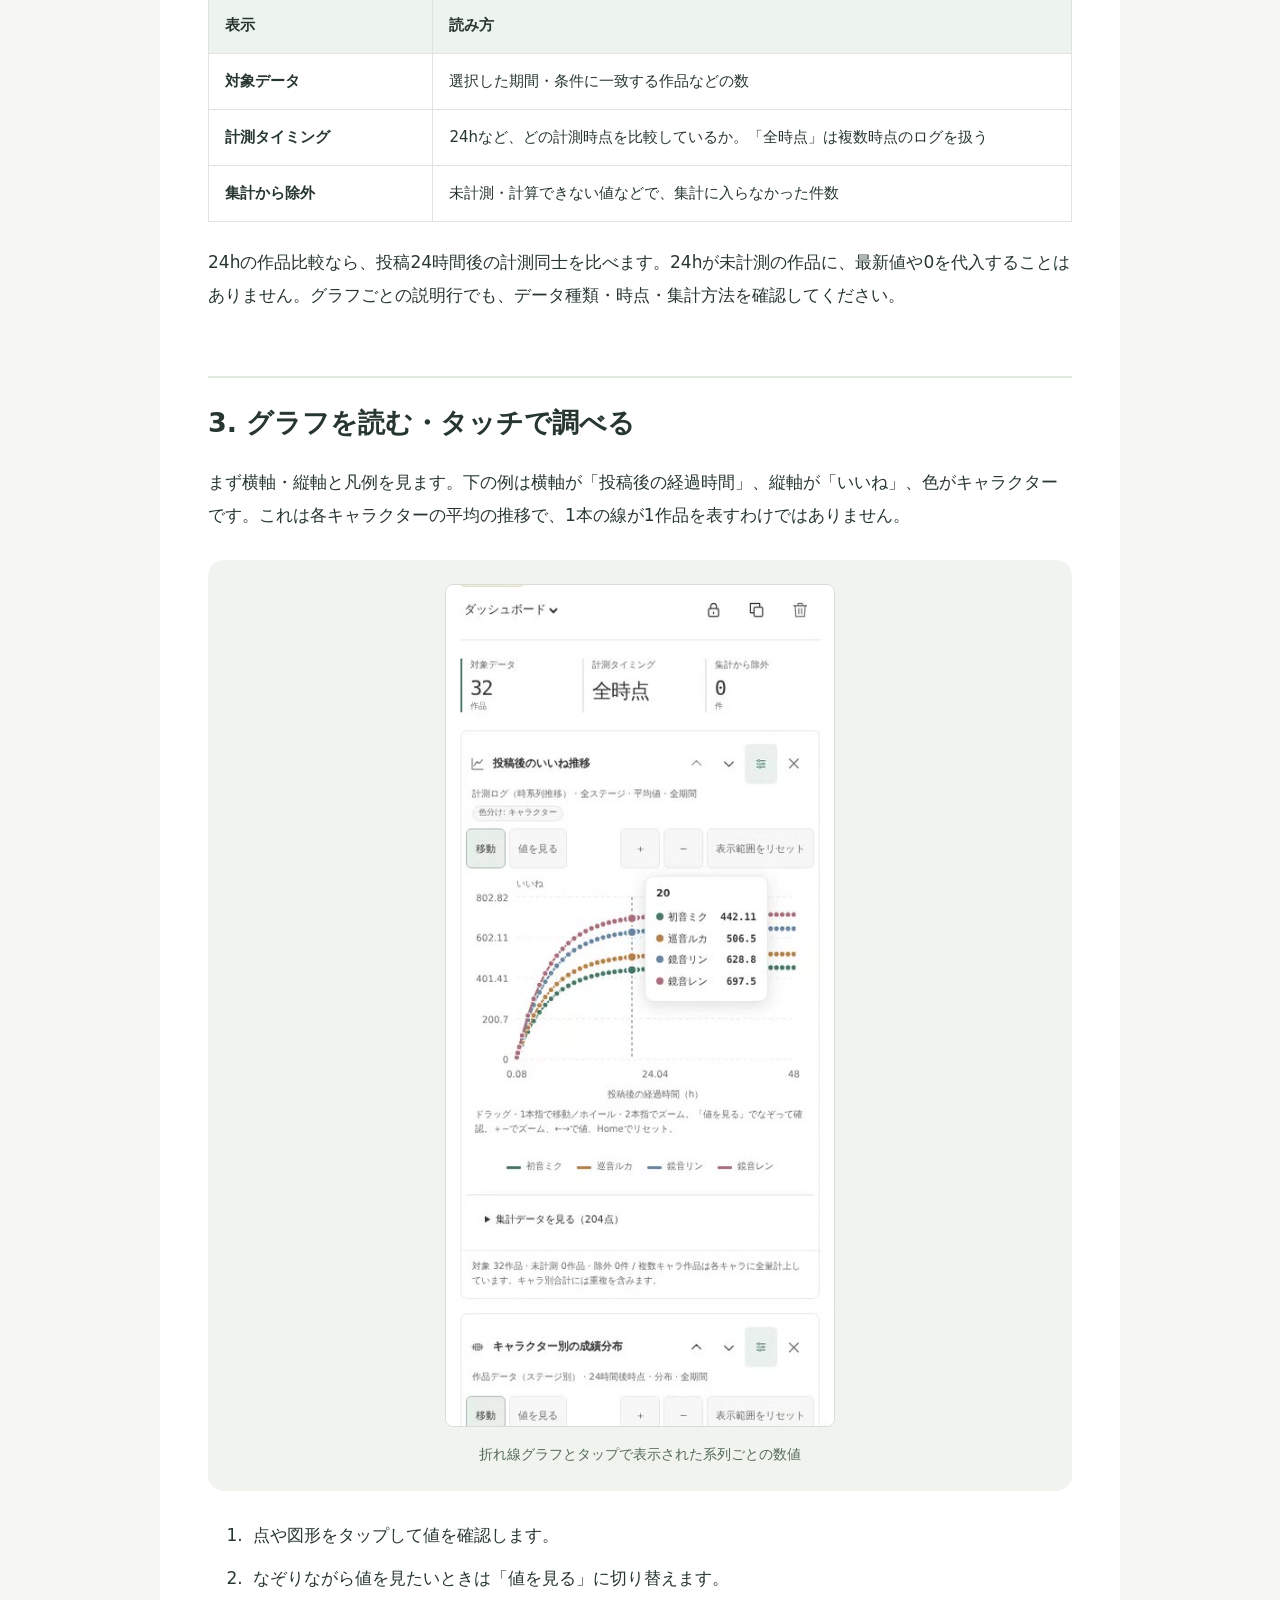
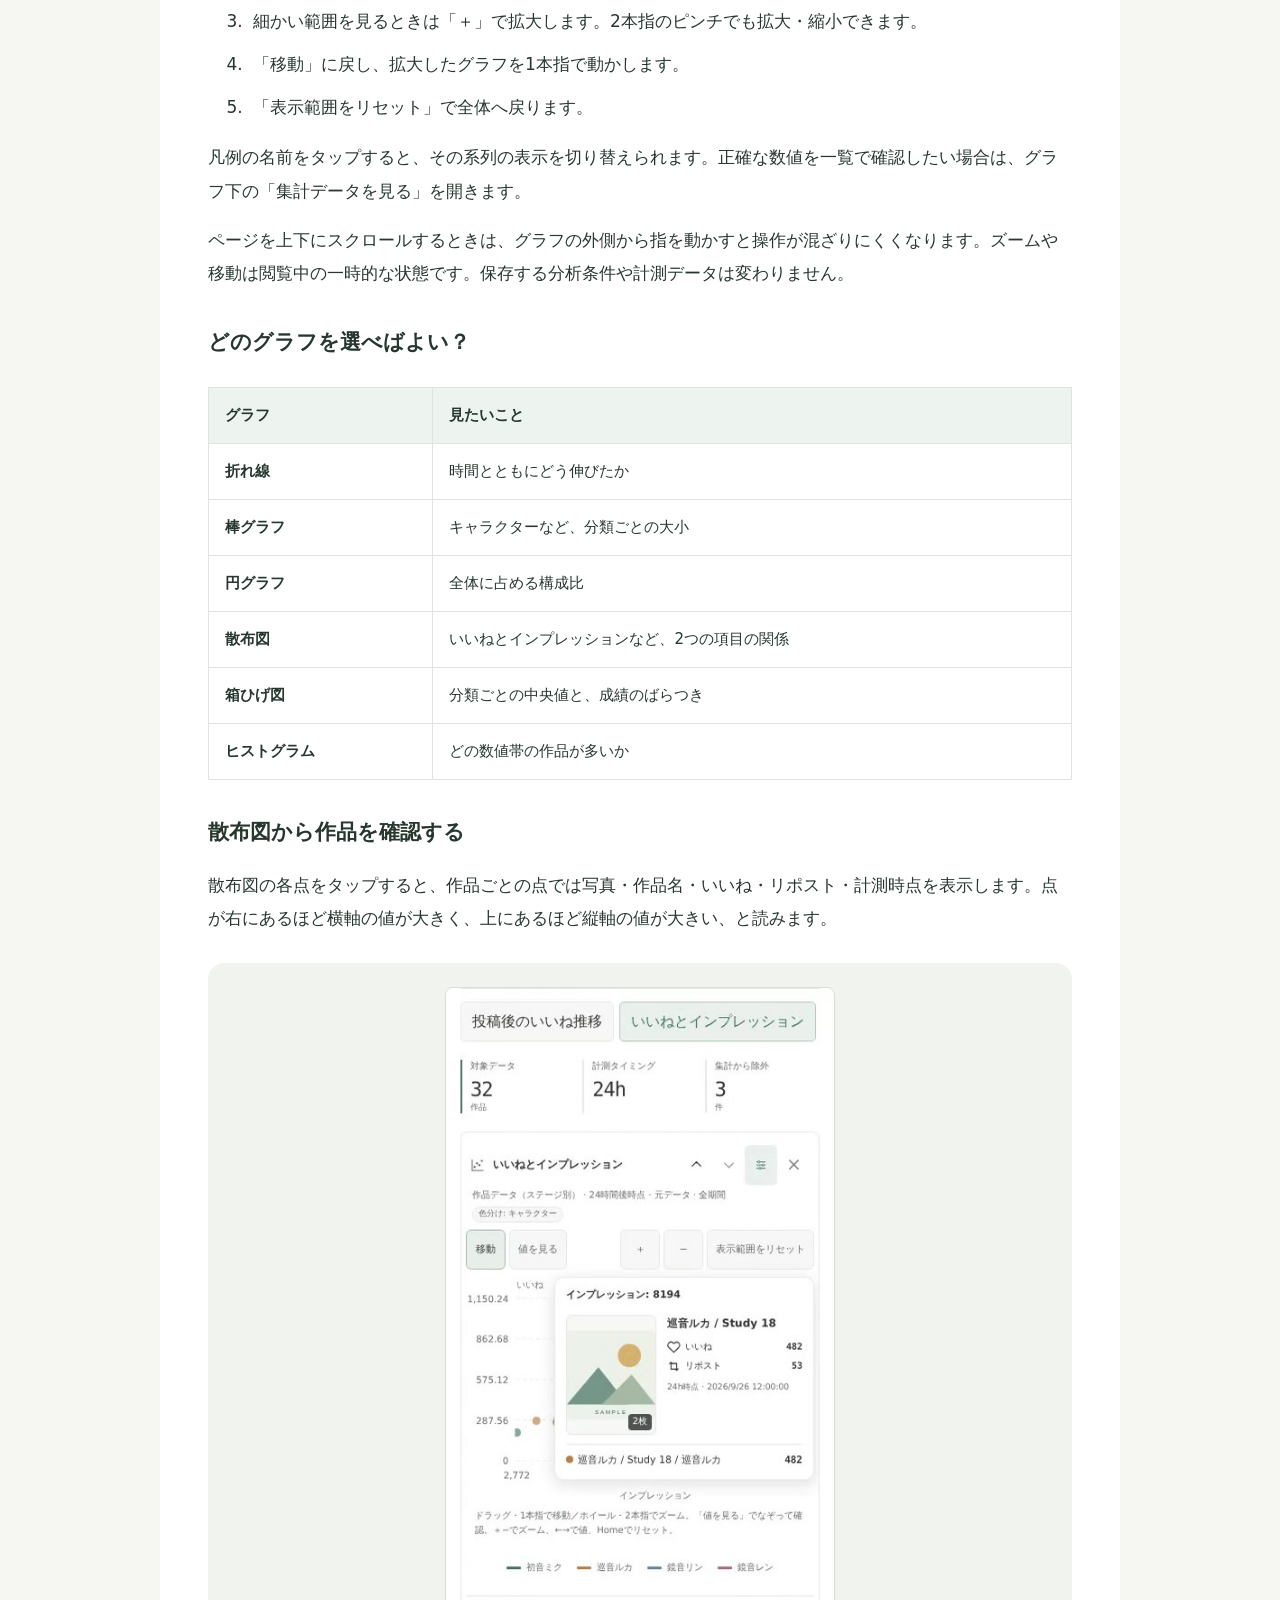
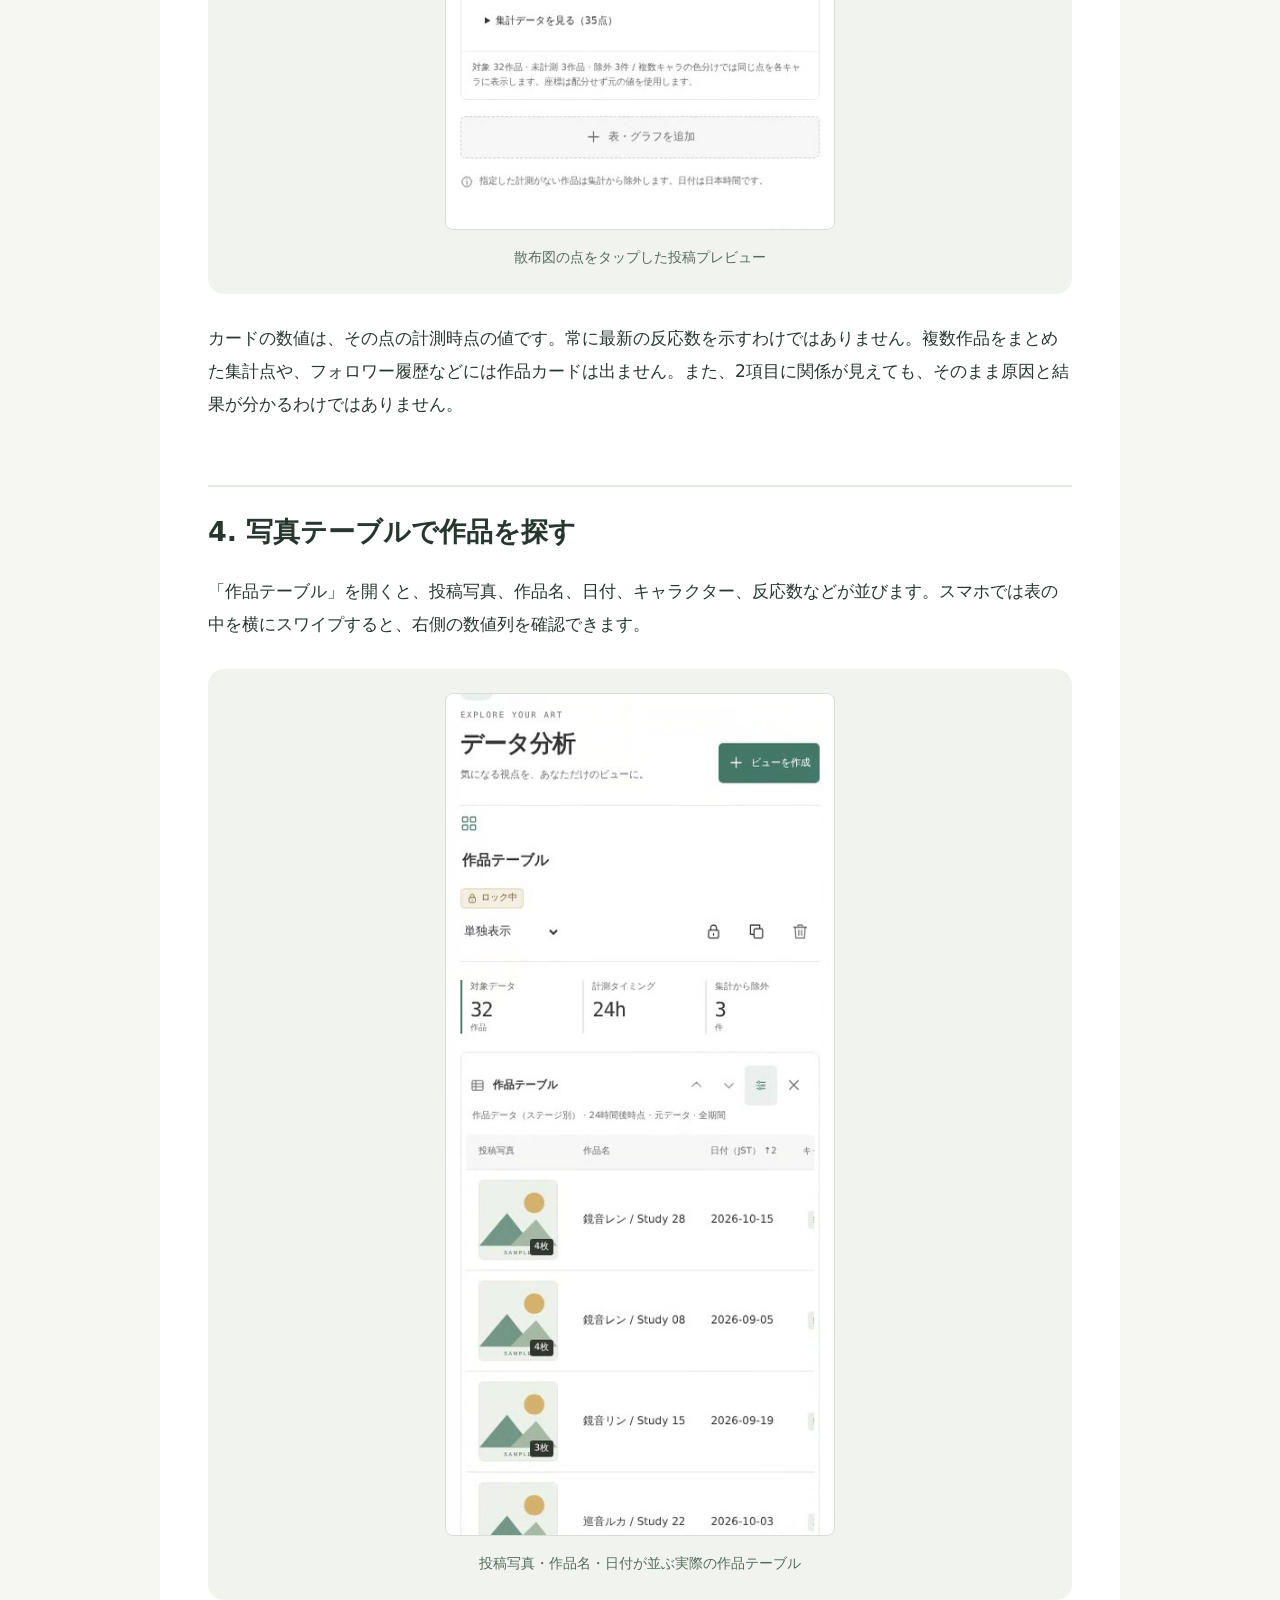
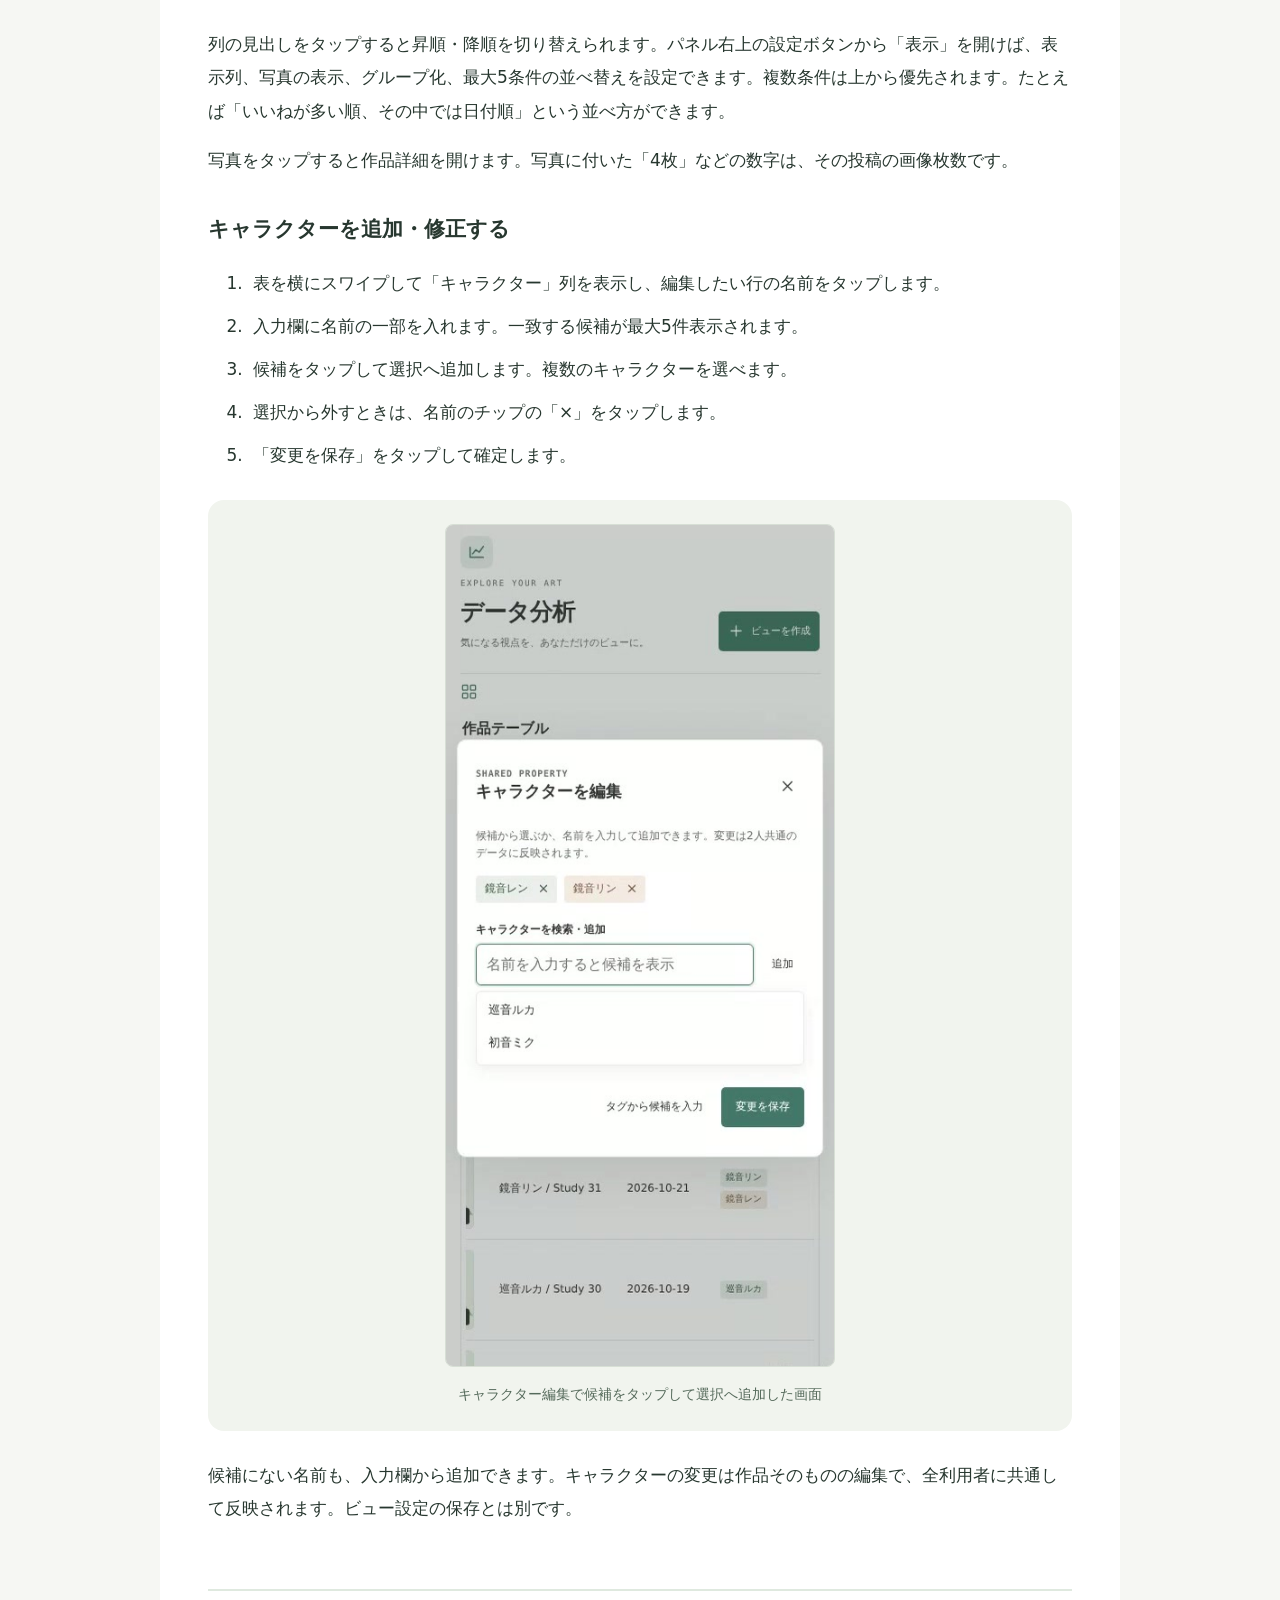
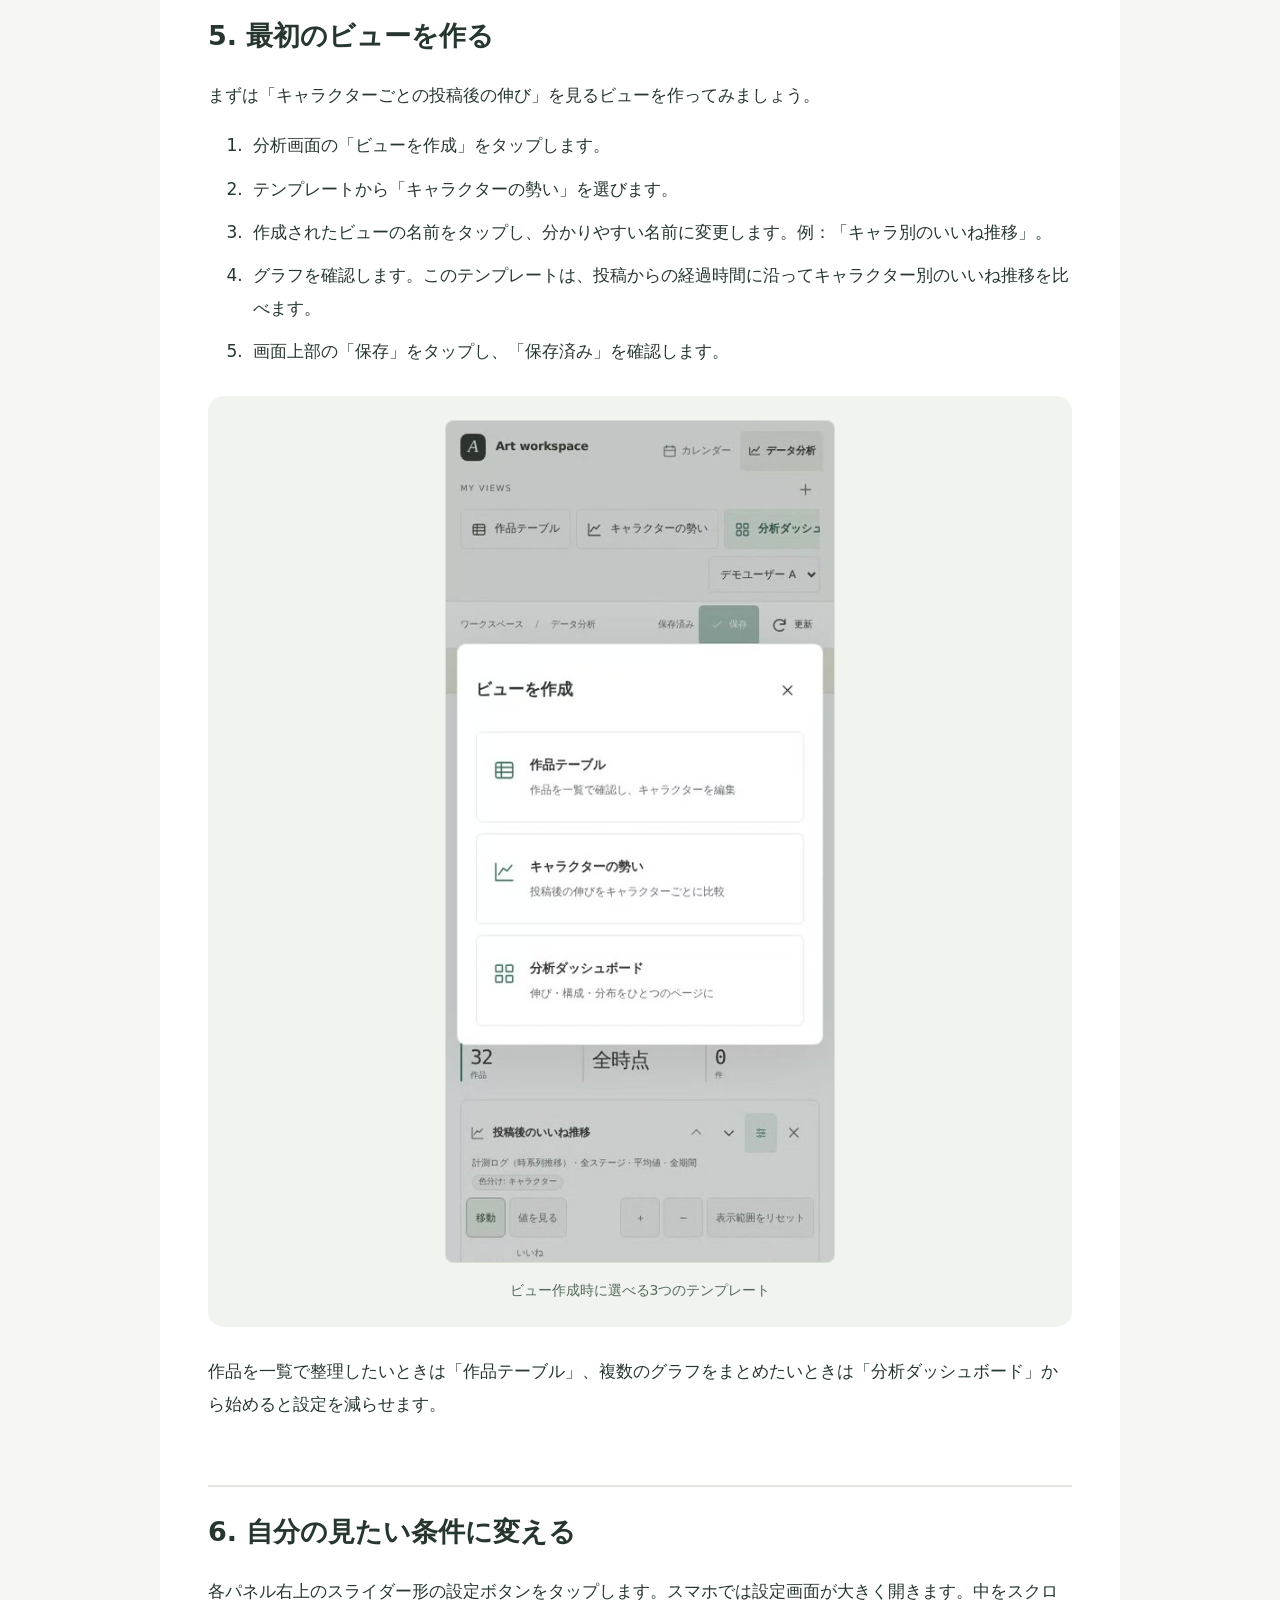
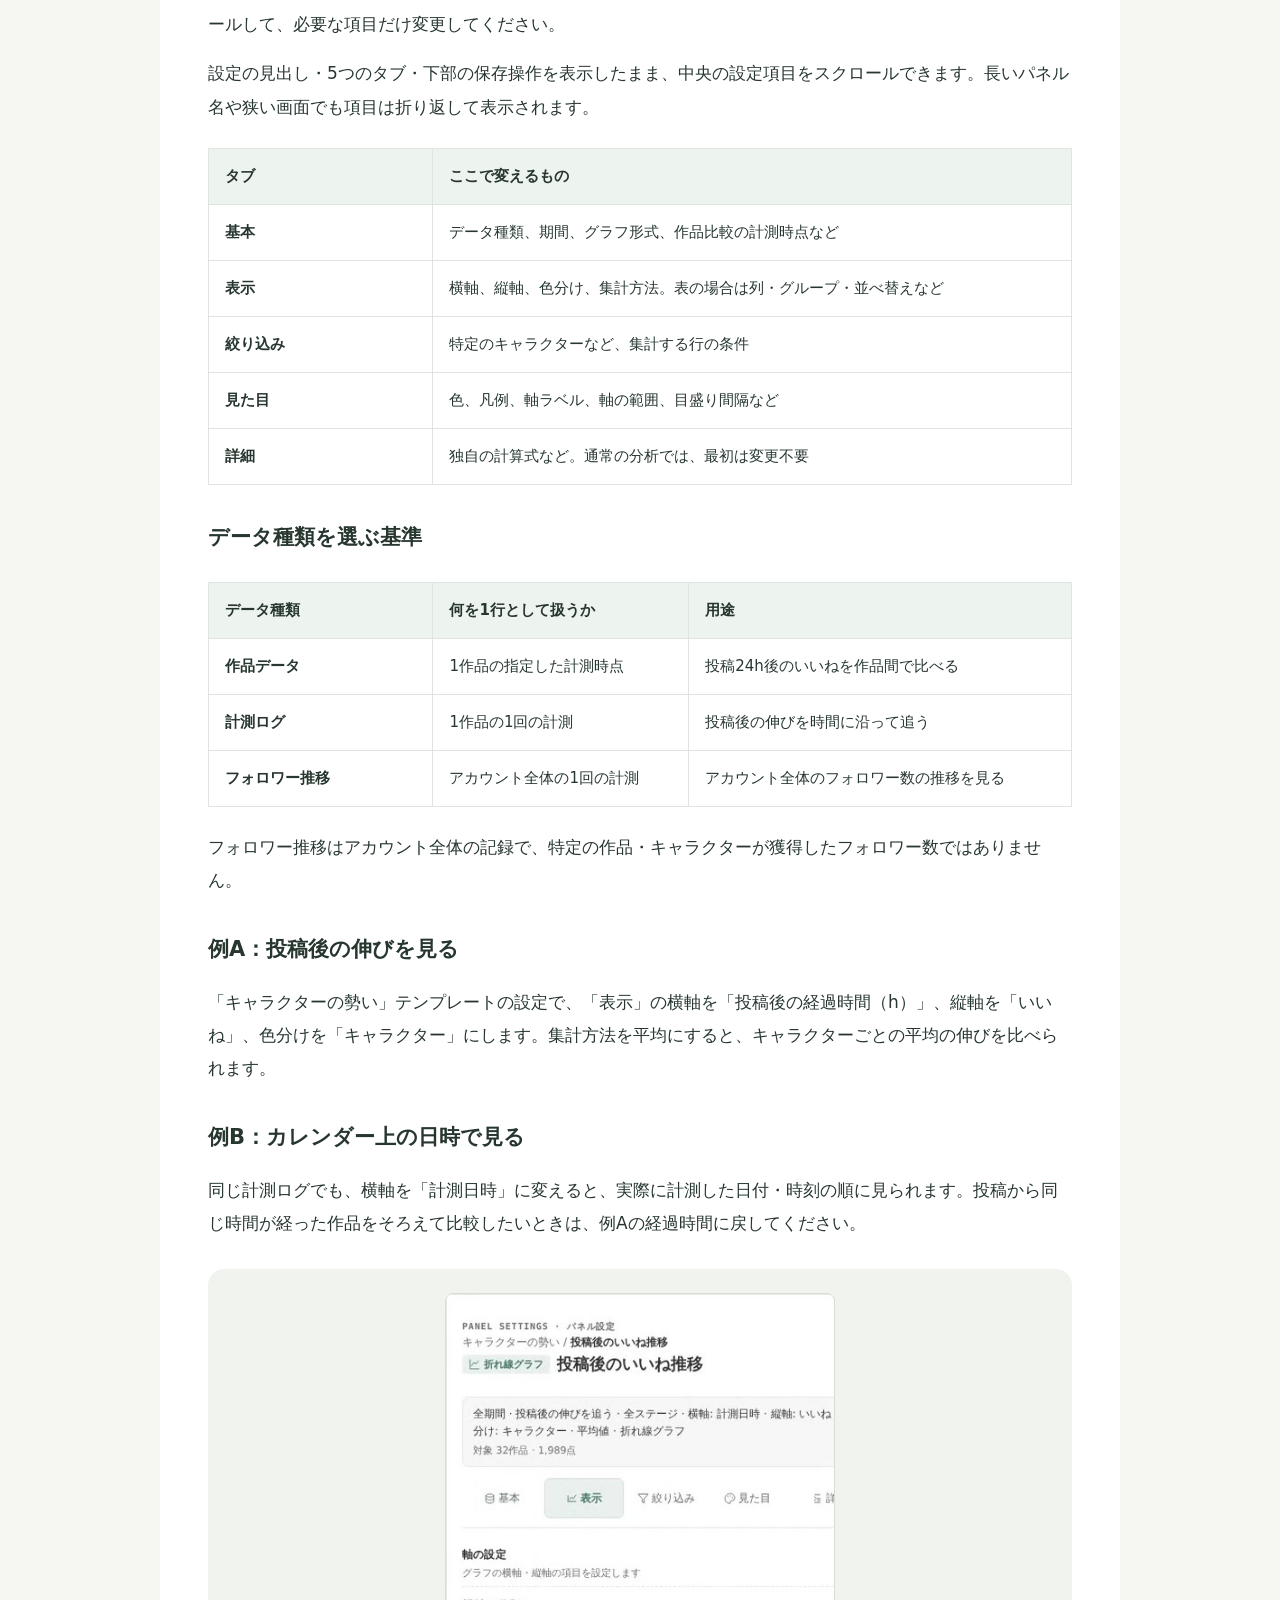
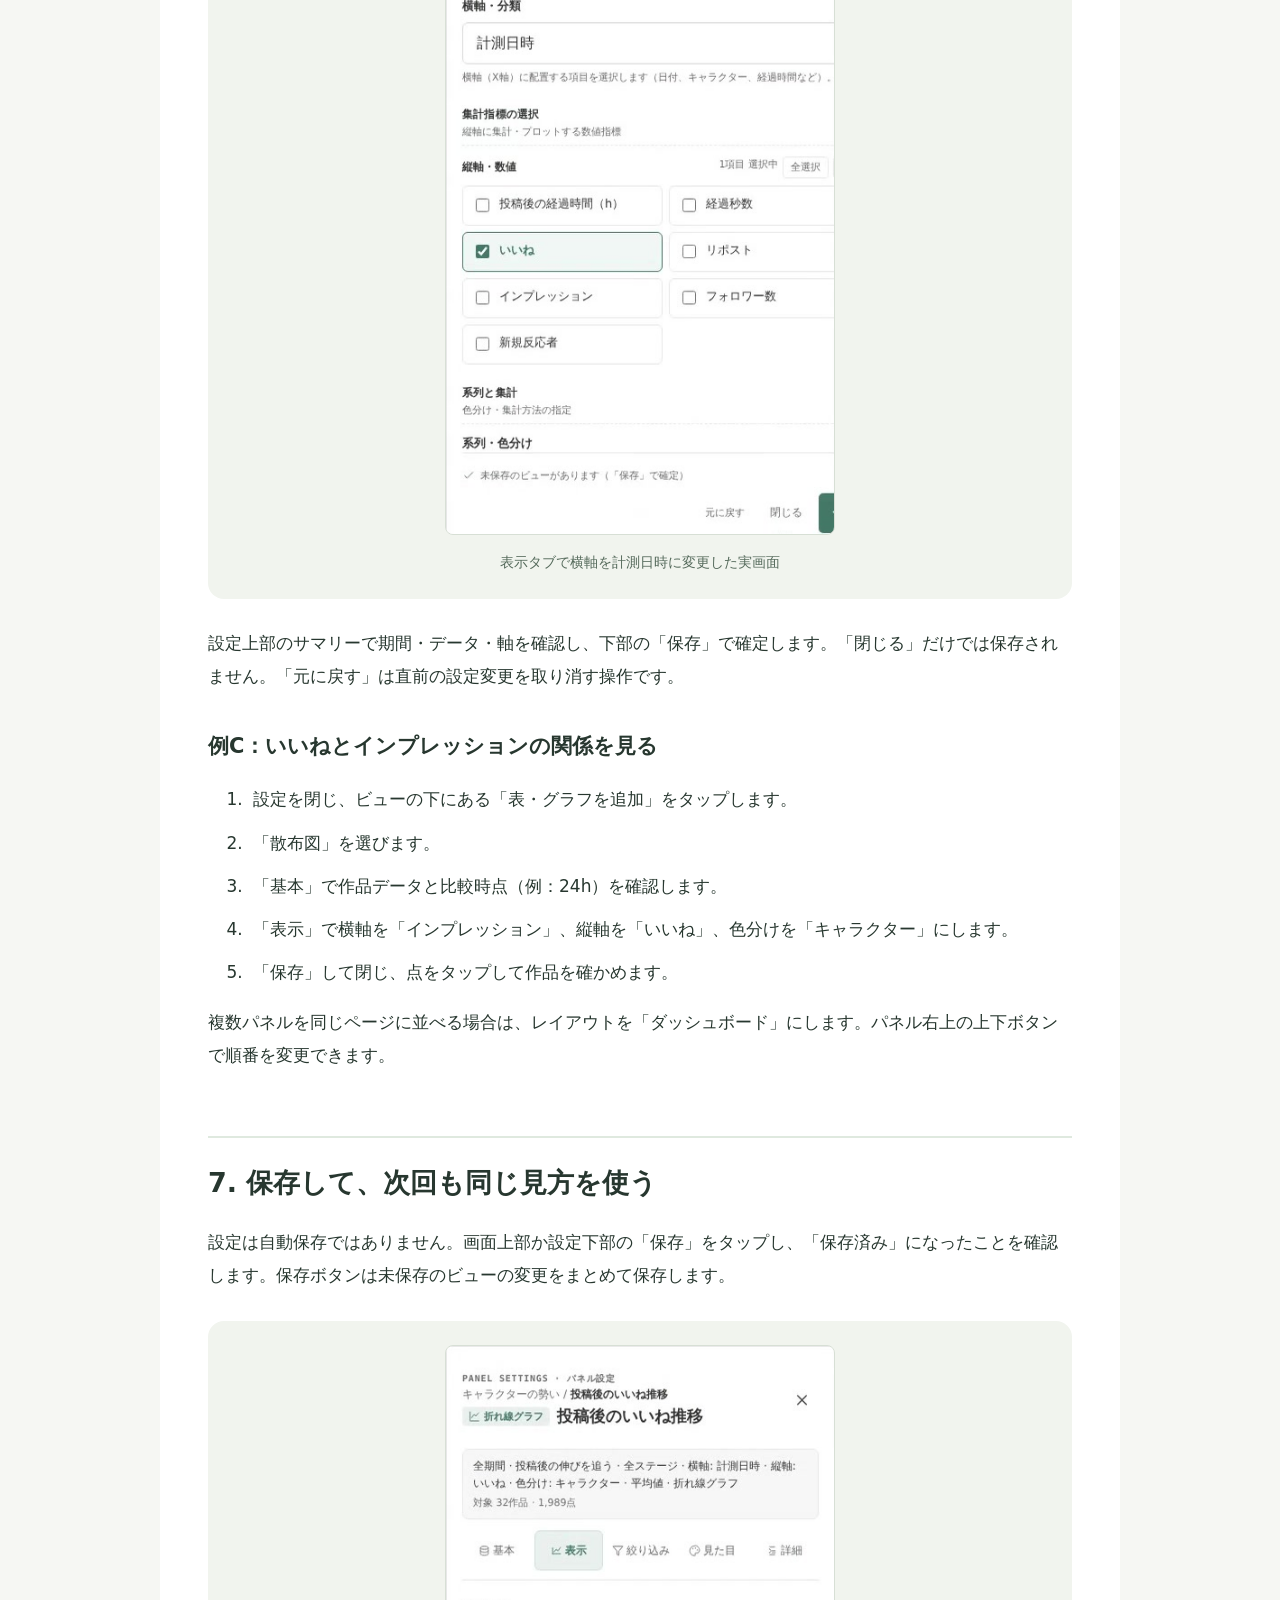
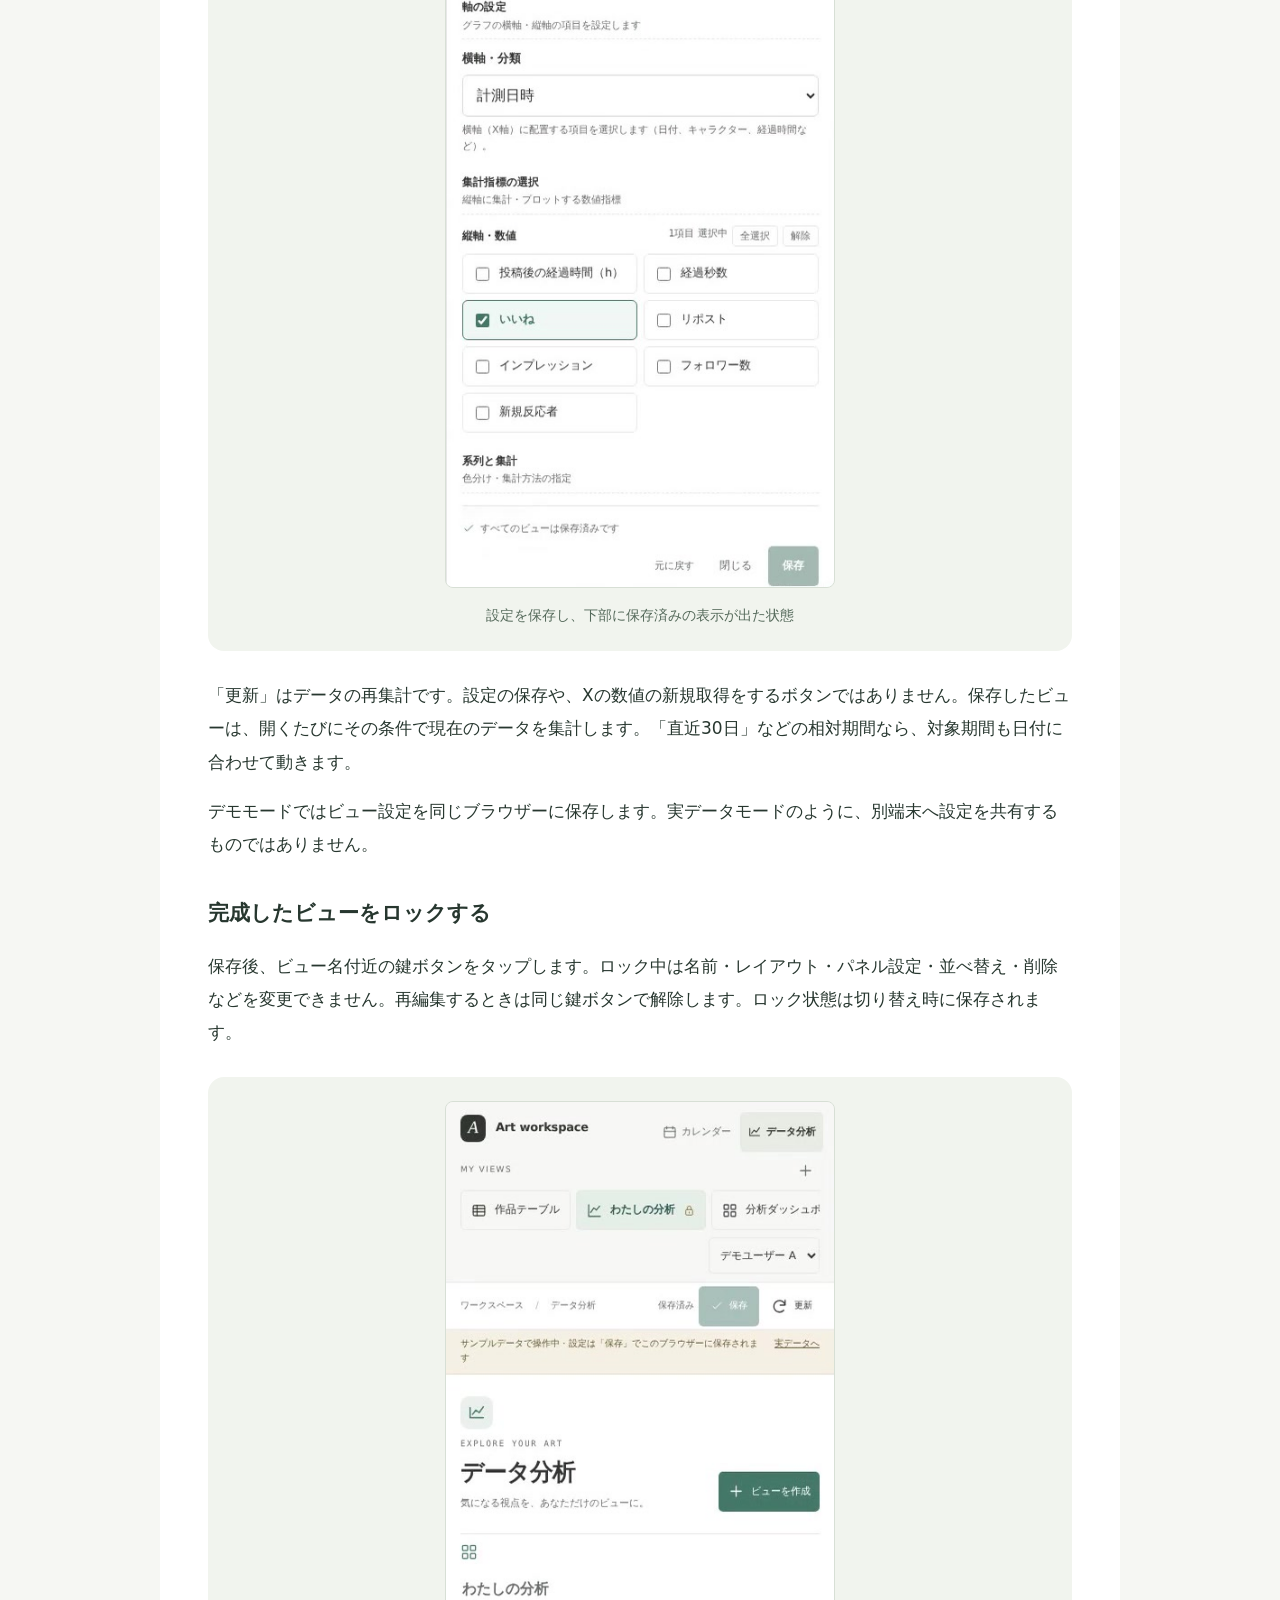
==== commit c315123a: "Polish customizable analytics dashboard UI" ====
--- a/docs/analytics-user-guide.html
+++ b/docs/analytics-user-guide.html
@@ -1 +1 @@
-<!doctype html><html lang="ja"><head><meta charset="utf-8"><meta name="viewport" content="width=device-width,initial-scale=1"><title>データ分析の使い方 | X Art Analytics</title><style>*{box-sizing:border-box}html{scroll-behavior:smooth;scroll-padding-top:24px}body{margin:0;background:#f6f7f3;color:#27372f;font:17px/1.95 system-ui,-apple-system,"Noto Sans JP",sans-serif}main{max-width:960px;margin:auto;padding:52px 48px 100px;background:#fff}h1{font-size:clamp(30px,6vw,44px);line-height:1.4;margin:0 0 24px}h2{font-size:27px;margin:64px 0 22px;padding-top:24px;border-top:2px solid #dfe9df;line-height:1.55}h3{font-size:21px;margin:32px 0 12px}p{margin:16px 0}a{color:#28634e;text-underline-offset:4px}nav{padding:24px;background:#edf3ee;border-radius:14px;margin:30px 0}nav ol{margin-bottom:0;padding-left:0;list-style:none}li{padding-left:5px;margin:10px 0}.table-wrap{overflow:auto;margin:24px 0}table{border-collapse:collapse;width:100%;font-size:15px;line-height:1.8;min-width:480px}th,td{padding:14px 16px;text-align:left;border:1px solid #dfe5de;vertical-align:top}th{background:#edf3ee}td:first-child{font-weight:600;width:26%}figure{margin:28px 0;padding:24px;background:#f1f4ee;border-radius:16px;text-align:center}figure img{display:block;max-width:100%;width:390px;height:auto;margin:auto;border:1px solid #d7dfd5;border-radius:8px}figcaption{font-size:14px;line-height:1.7;color:#556a5b;margin-top:16px}code{background:#edf3ee;padding:2px 6px;border-radius:4px;font-size:.9em}.meta{font-size:14px;color:#667a6c}.top{display:inline-block;margin-top:40px}@media(max-width:600px){main{padding:28px 20px 60px}h2{font-size:24px;margin-top:48px}figure{padding:12px}nav{padding:18px}table{min-width:440px}ol{padding-left:26px}}@media print{body,main{background:white}main{padding:0}nav{display:none}h2{break-before:page}figure{break-inside:avoid}figure img{width:240px}a{color:inherit}}</style></head><body><main id="top"><h1>データ分析の使い方</h1><p class="meta">スマホ向け操作ガイド · 実アプリ画像付き · 2026年10月23日版</p><p>スマホで、作品の反応を確認して、自分の分析ビューを作るためのガイドです。</p><p>画面例は現実装（f9e5875）の実アプリをスマホ表示で操作したものです。作品・画像・数値はデモ用サンプルです。実データ画面では、お使いの環境に保存された作品が表示されます。</p><nav aria-label="目次"><strong>このガイドの内容</strong><ol><li><a href="#section-1">1. 分析画面を開く</a></li><li><a href="#section-2">2. ビューの見方</a></li><li><a href="#section-3">3. グラフを読む・タッチで調べる</a></li><li><a href="#section-4">4. 写真テーブルで作品を探す</a></li><li><a href="#section-5">5. 最初のビューを作る</a></li><li><a href="#section-6">6. 自分の見たい条件に変える</a></li><li><a href="#section-7">7. 保存して、次回も同じ見方を使う</a></li><li><a href="#section-8">8. 困ったとき</a></li></ol></nav><h2 id="section-1">1. 分析画面を開く</h2><p>アプリ上部の「データ分析」をタップします。直接開く場合は、アプリのURL末尾に <code>/analytics</code> を付けます。練習だけしたい場合は <code>/analytics?demo=1</code> を開いてください。</p><p>上部の利用者名を選びます。ビュー設定は利用者ごとに分かれます。実データモードでは、別の端末でも同じ利用者を選ぶと保存済みビューを使えます。</p><p>利用者名は設定を分けるためのものです。本人確認やアクセス制限ではありません。作品データとキャラクター編集は利用者間で共通です。</p><figure><a href="[data-uri]" target="_blank"><img loading="lazy" src="[data-uri]" alt="画面上部のMY VIEWS、利用者選択、保存、ビューを作成"></a><figcaption>画面上部のMY VIEWS、利用者選択、保存、ビューを作成</figcaption></figure><h2 id="section-2">2. ビューの見方</h2><p>「ビュー」は、見たい表・グラフと、その条件をまとめて保存したものです。ビューの中にある1つの表やグラフを「パネル」と呼びます。</p><h3>保存したビューを切り替える</h3><p>上部の「MY VIEWS」に並ぶビュー名をタップします。スマホでは名前の列を横にスワイプすると、ほかのビューを探せます。</p><div class="table-wrap"><table><thead><tr><th>表示</th><th>どんなときに使うか</th></tr></thead><tbody><tr><td>作品テーブル</td><td>どの作品がどれだけ反応されたか、写真と数値で確認する</td></tr><tr><td>キャラクターの勢い</td><td>投稿からの経過時間に沿って、キャラクターごとの伸びを比べる</td></tr><tr><td>分析ダッシュボード</td><td>推移・分布・構成など、いくつものグラフを順に見る</td></tr></tbody></table></div><p>実データモードでまだビューがなければ、後述の「ビューを作成」から始めます。</p><h3>単独表示とダッシュボード</h3><p>ビュー名の下にあるレイアウト選択で切り替えます。「単独表示」はパネルをタブで切り替えて1つずつ見ます。「ダッシュボード」は複数のパネルを同時に配置します。スマホでは縦に並ぶので、下へスクロールして確認します。この変更も「保存」で確定します。</p><h3>グラフの前に確認する3つの数字</h3><div class="table-wrap"><table><thead><tr><th>表示</th><th>読み方</th></tr></thead><tbody><tr><td>対象データ</td><td>選択した期間・条件に一致する作品などの数</td></tr><tr><td>計測タイミング</td><td>24hなど、どの計測時点を比較しているか。「全時点」は複数時点のログを扱う</td></tr><tr><td>集計から除外</td><td>未計測・計算できない値などで、集計に入らなかった件数</td></tr></tbody></table></div><p>24hの作品比較なら、投稿24時間後の計測同士を比べます。24hが未計測の作品に、最新値や0を代入することはありません。グラフごとの説明行でも、データ種類・時点・集計方法を確認してください。</p><h2 id="section-3">3. グラフを読む・タッチで調べる</h2><p>まず横軸・縦軸と凡例を見ます。下の例は横軸が「投稿後の経過時間」、縦軸が「いいね」、色がキャラクターです。これは各キャラクターの平均の推移で、1本の線が1作品を表すわけではありません。</p><figure><a href="[data-uri]" target="_blank"><img loading="lazy" src="[data-uri]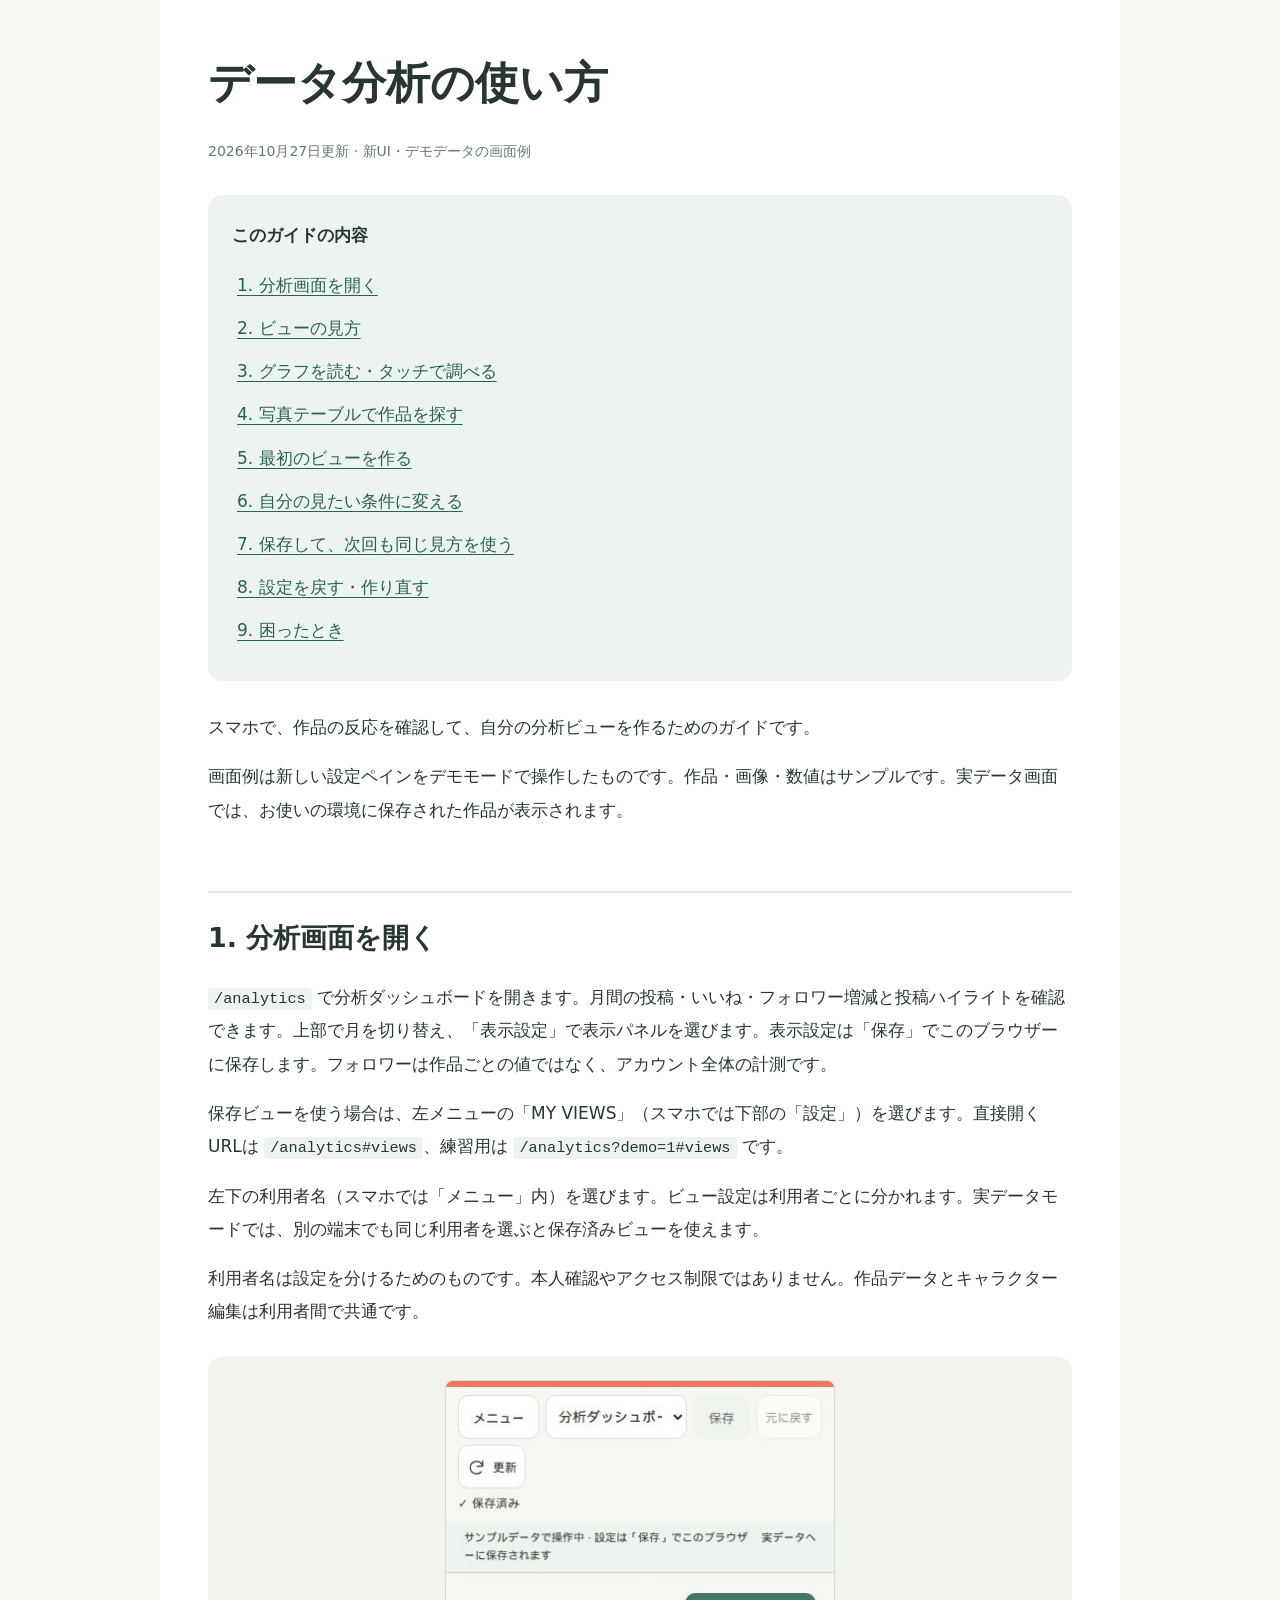
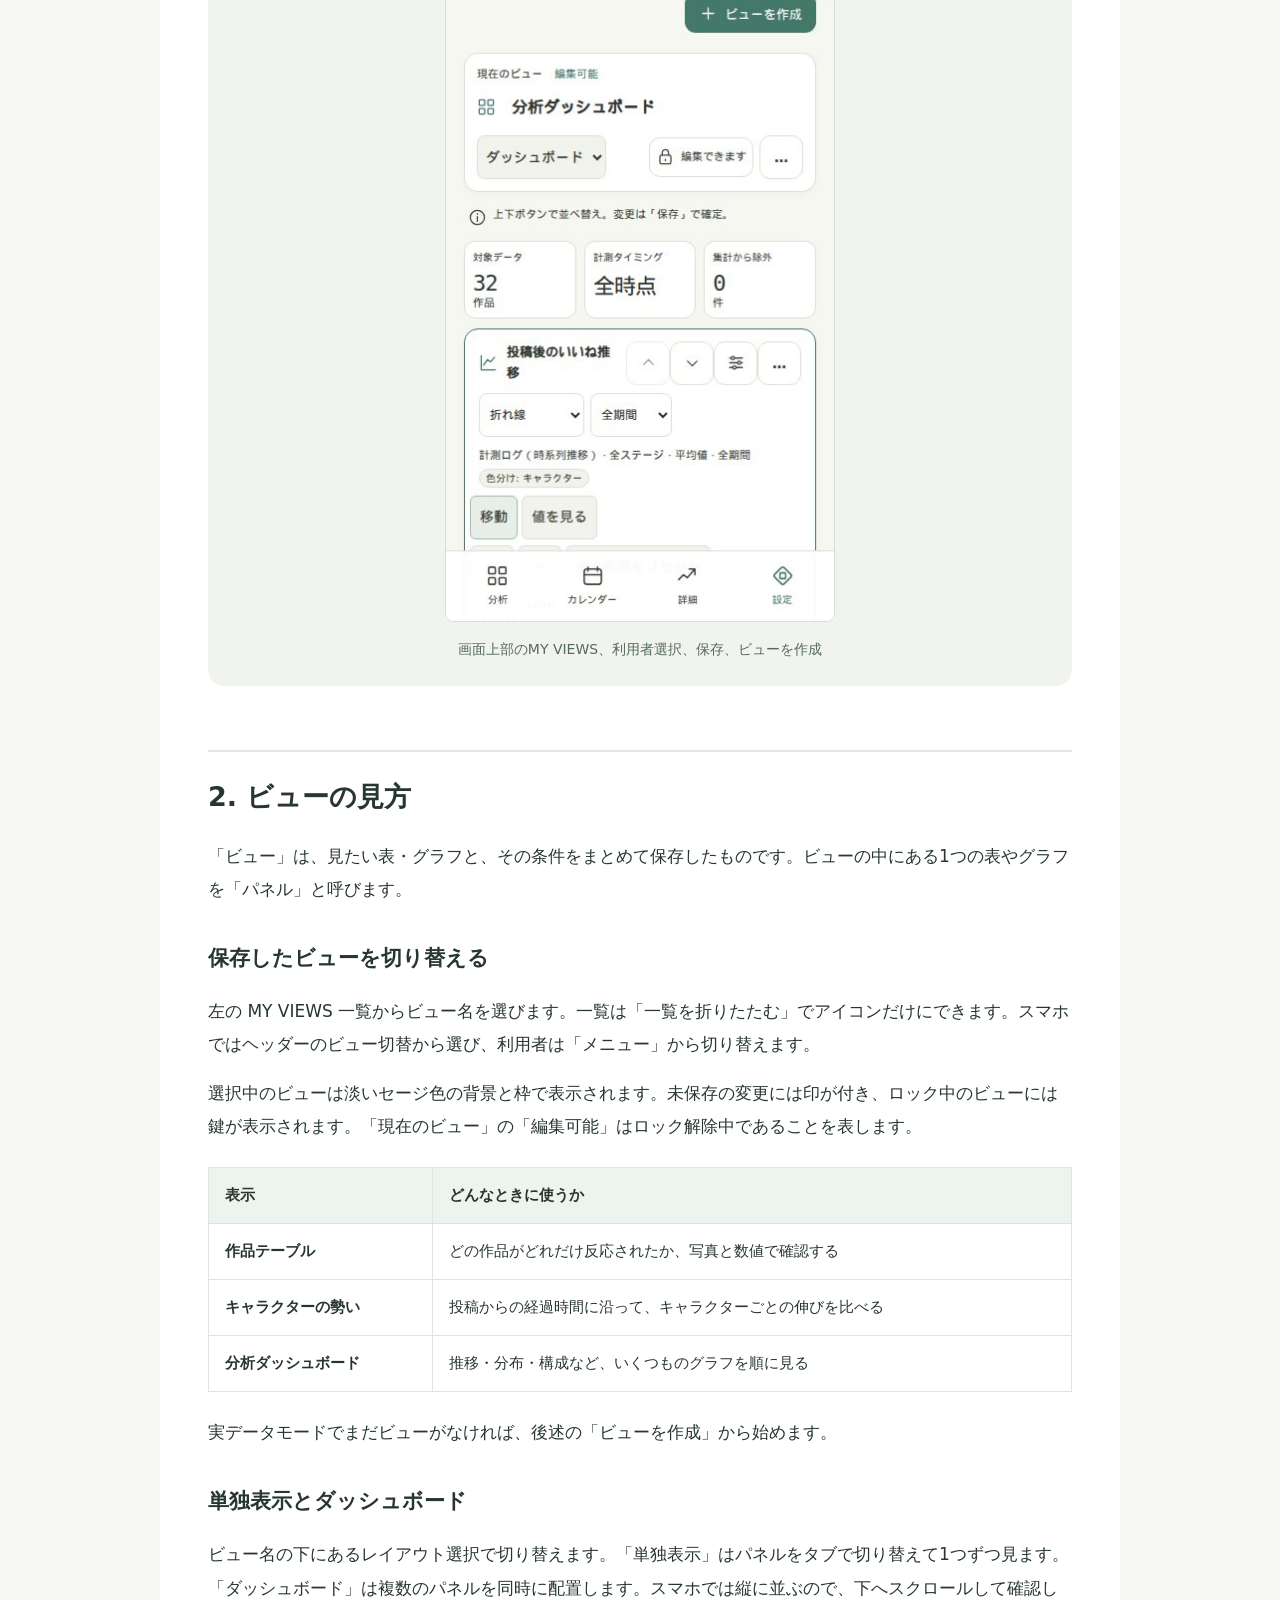
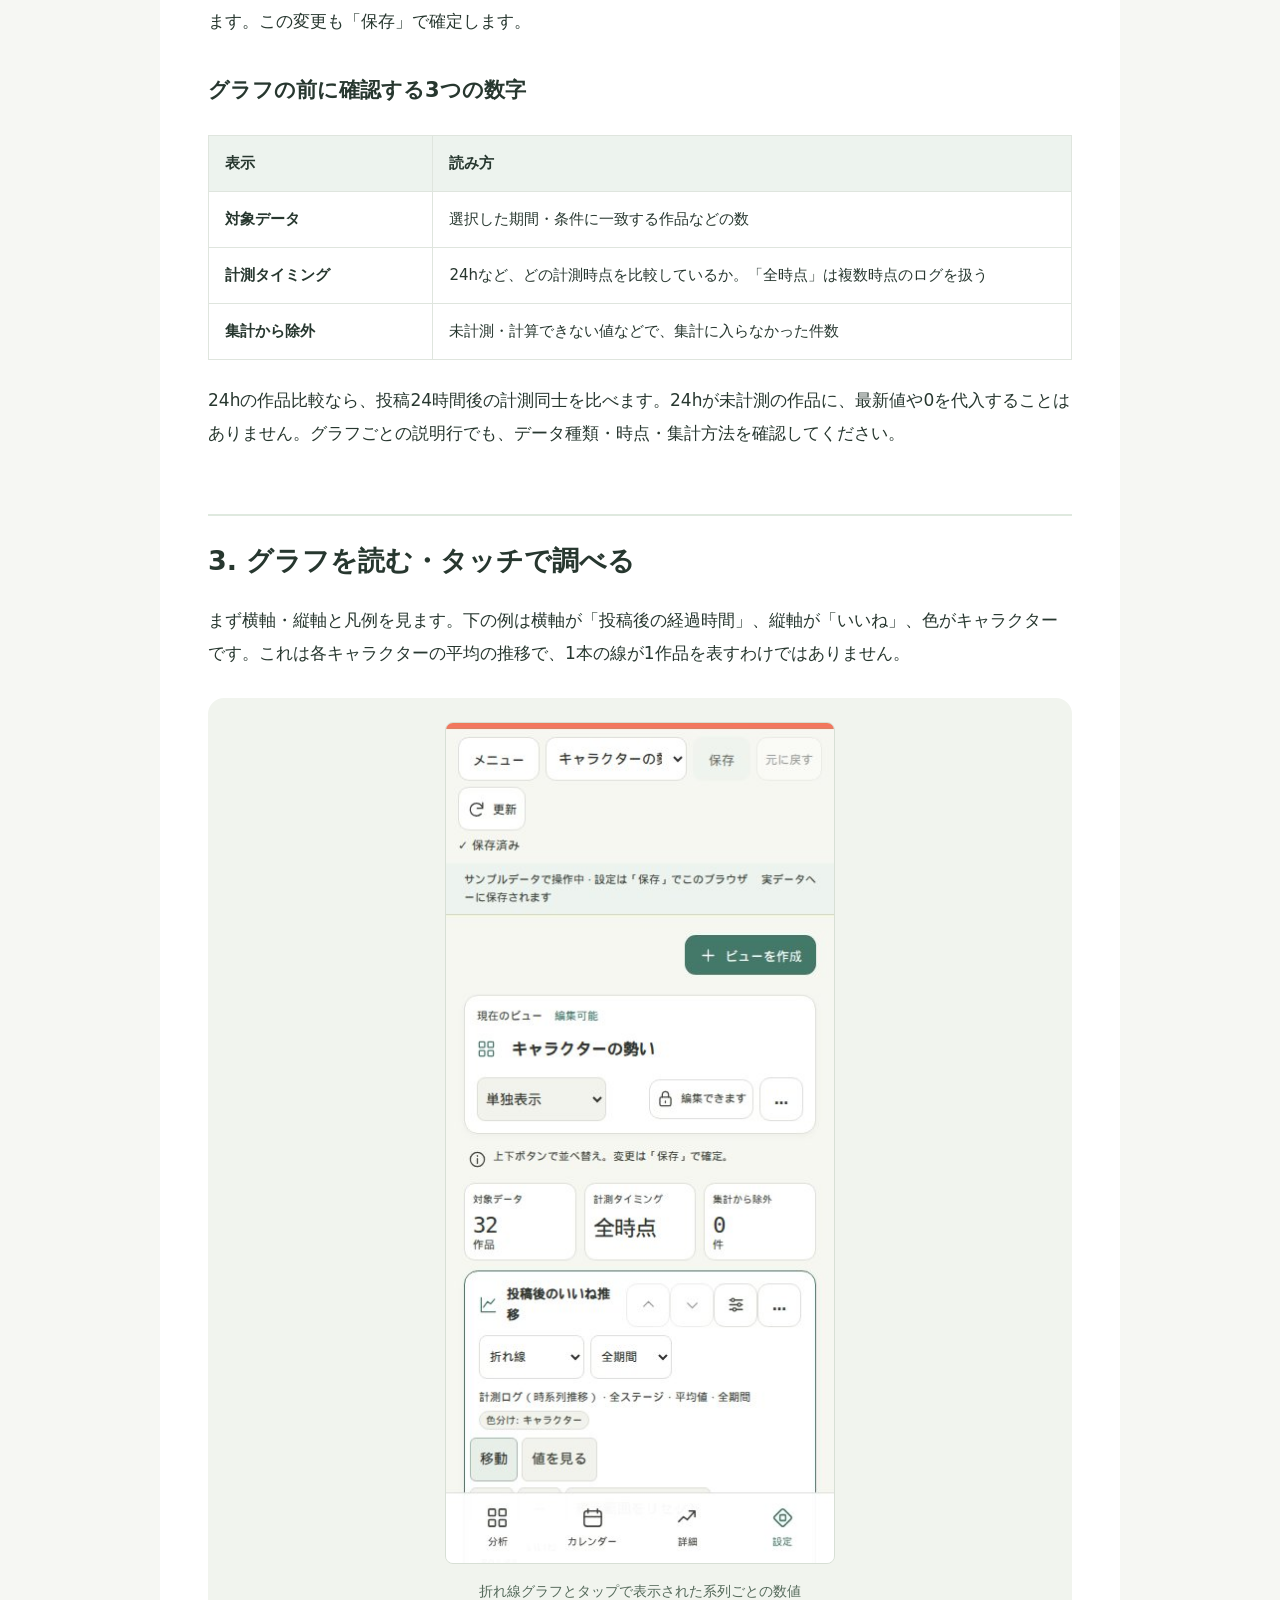
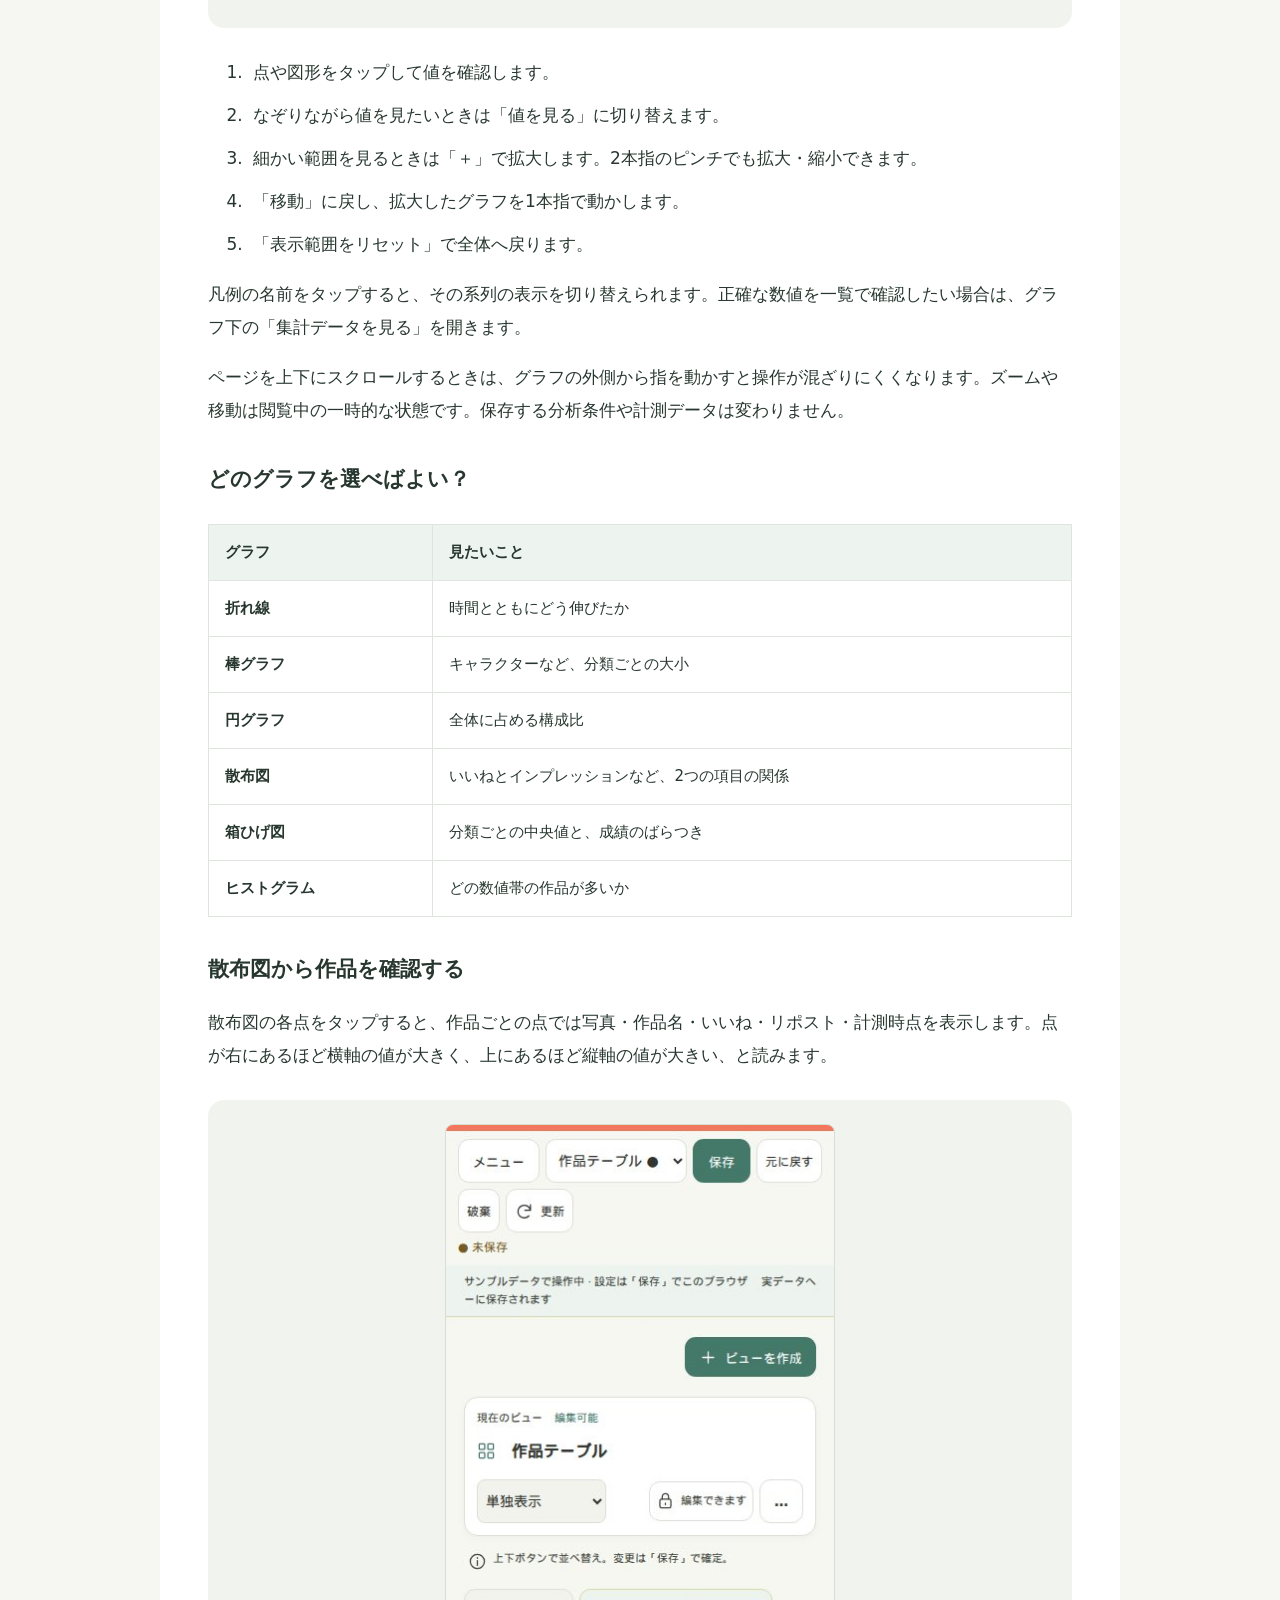
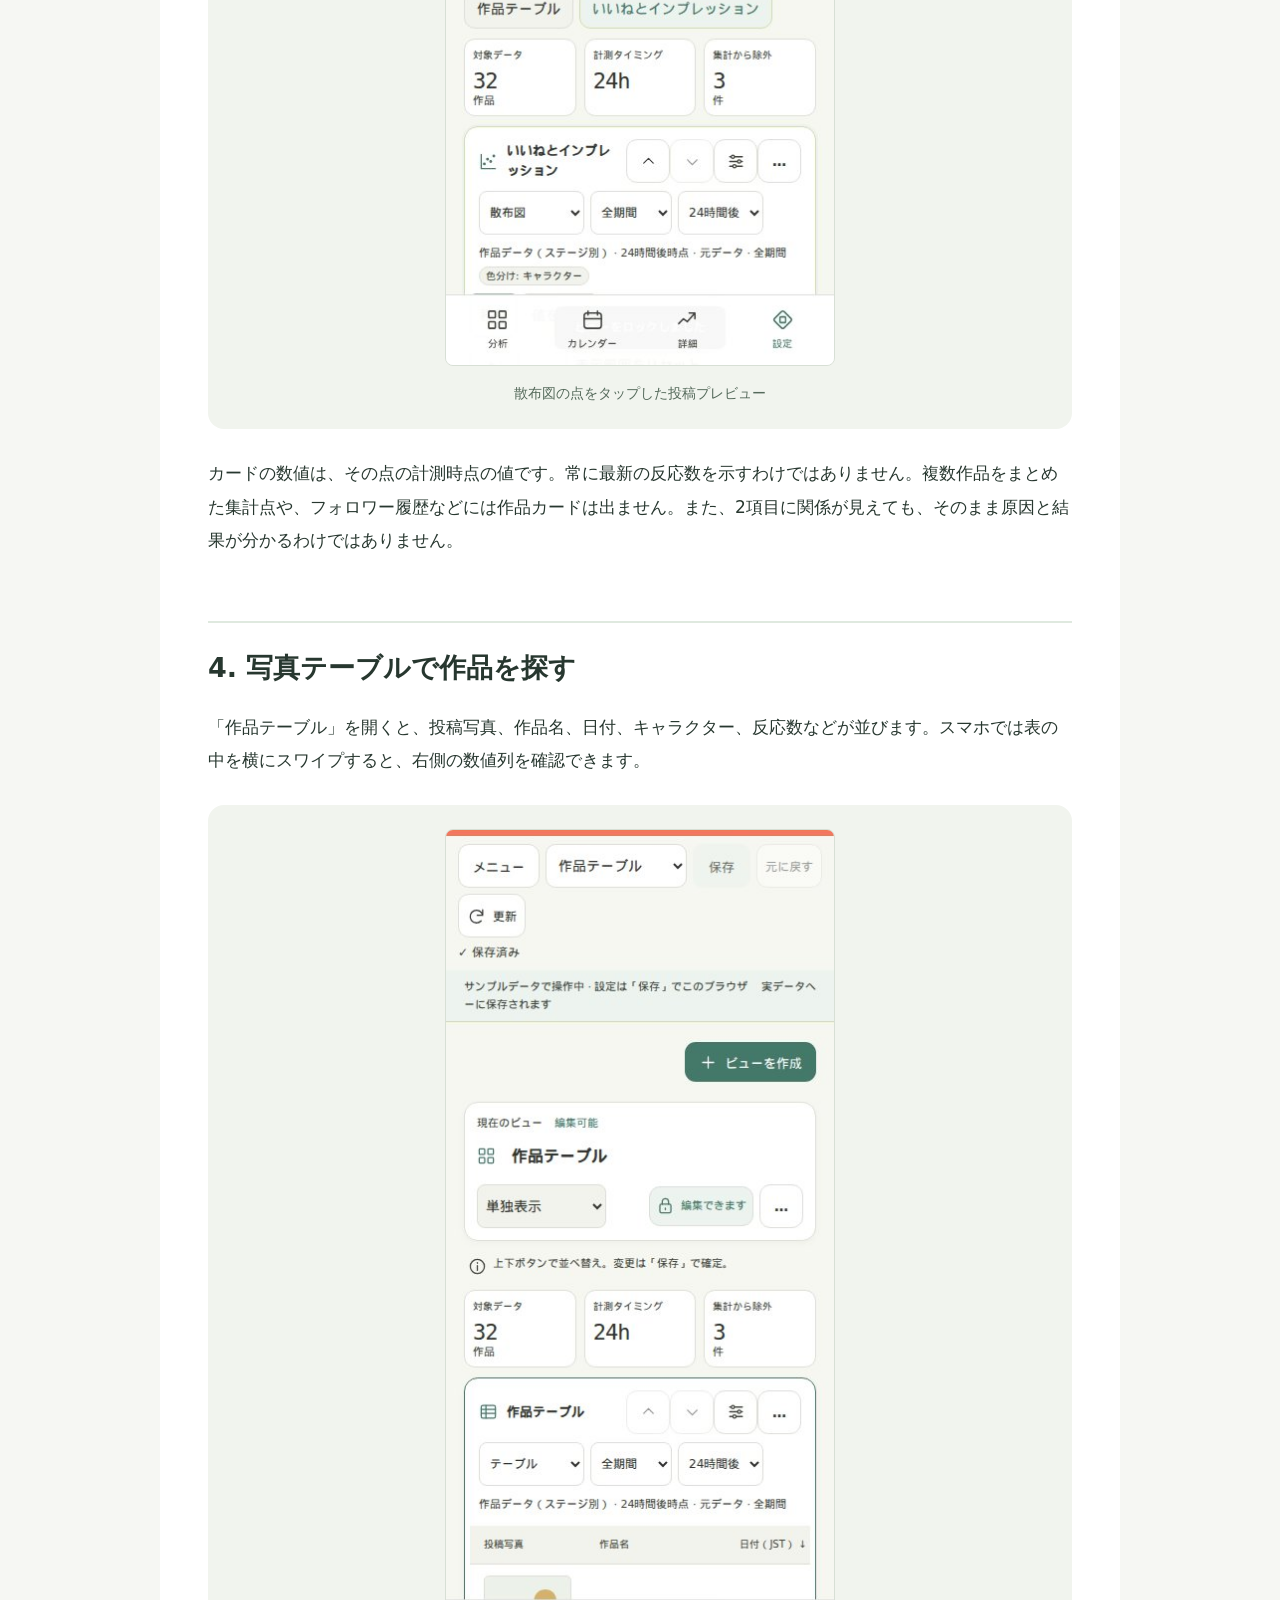
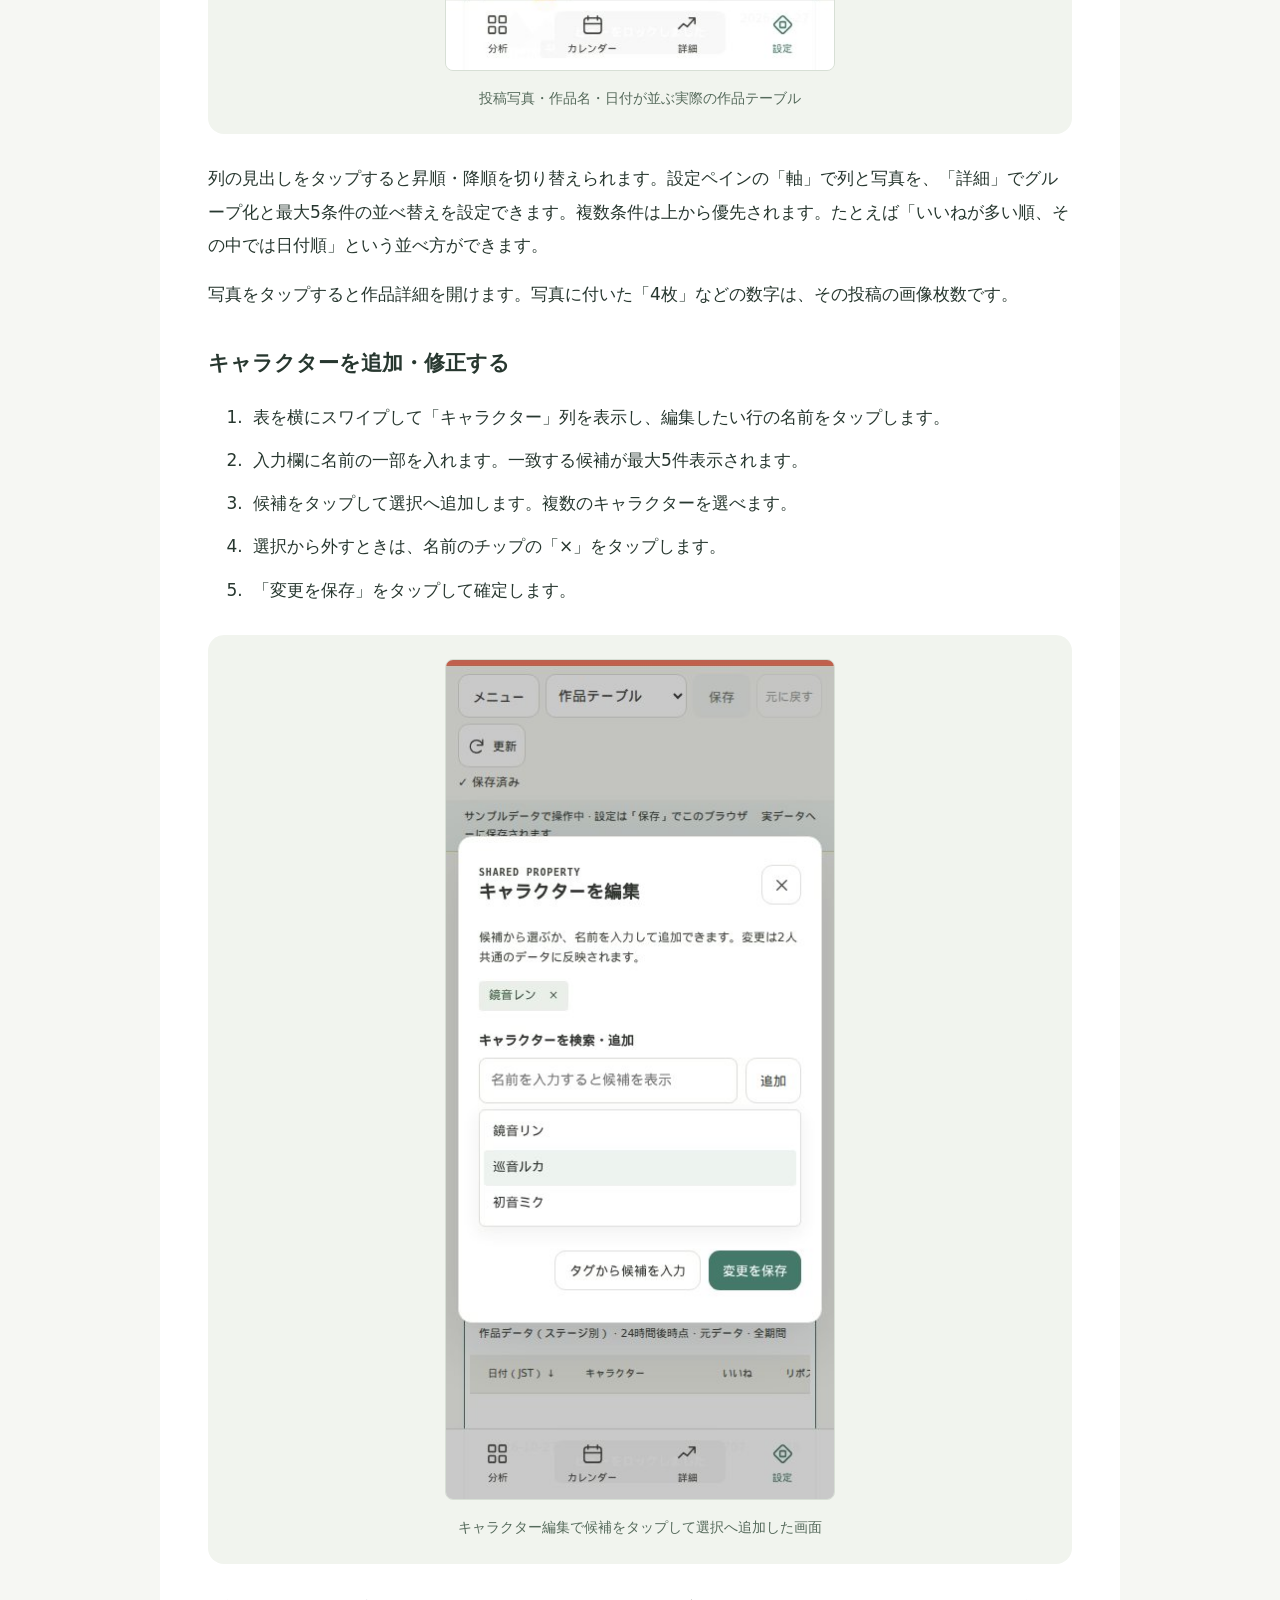
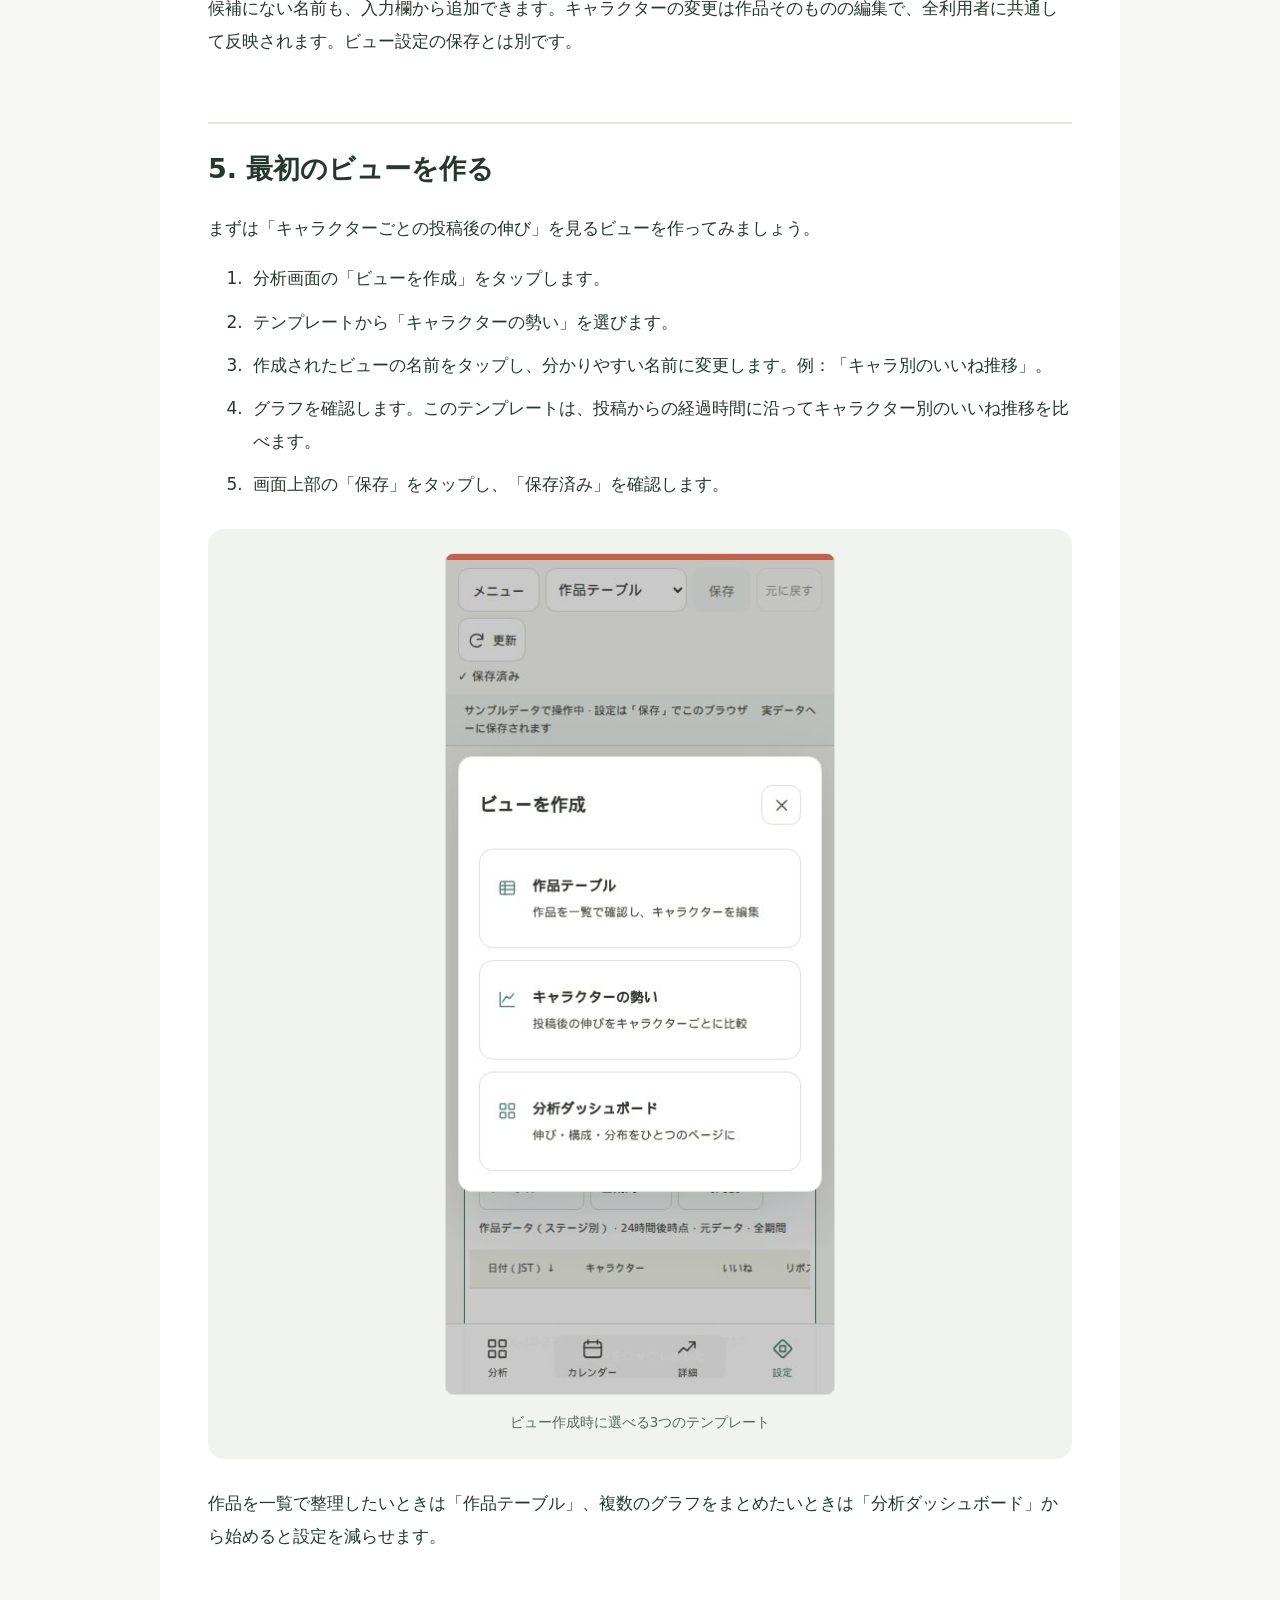
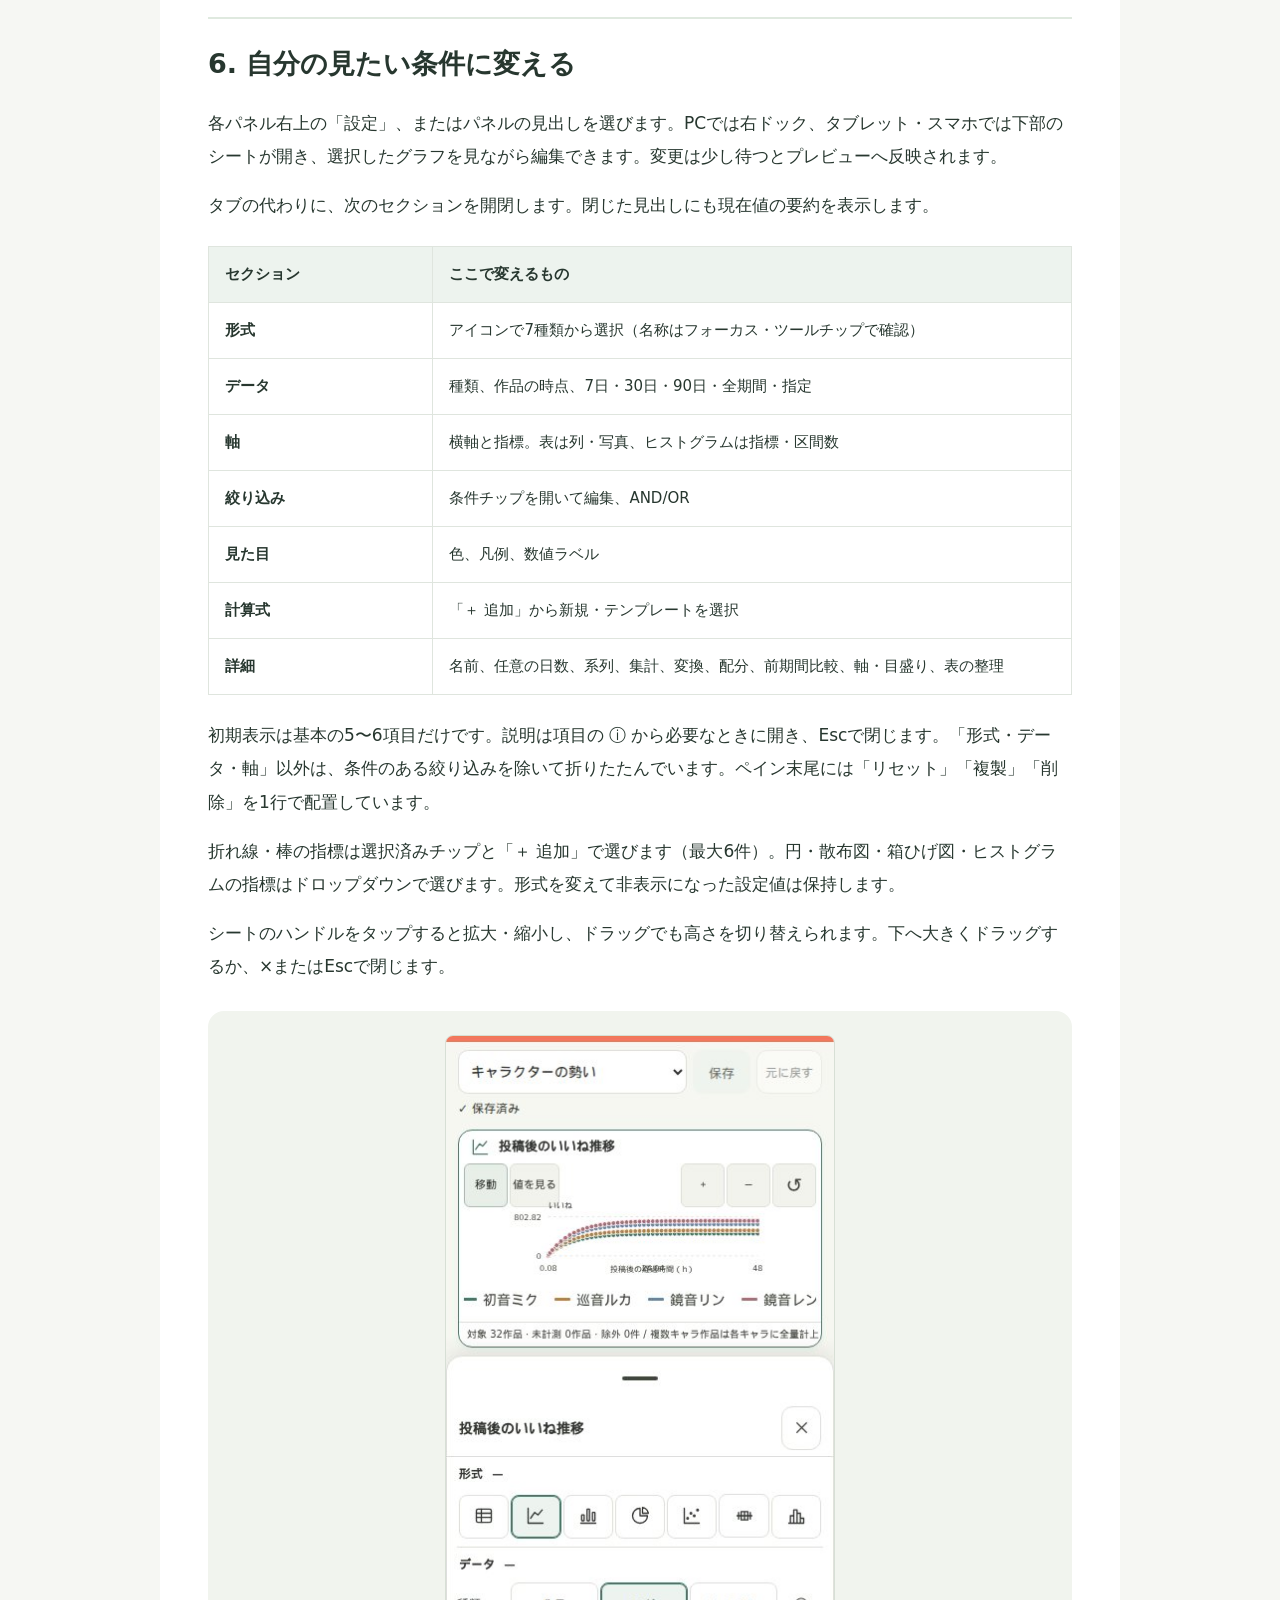
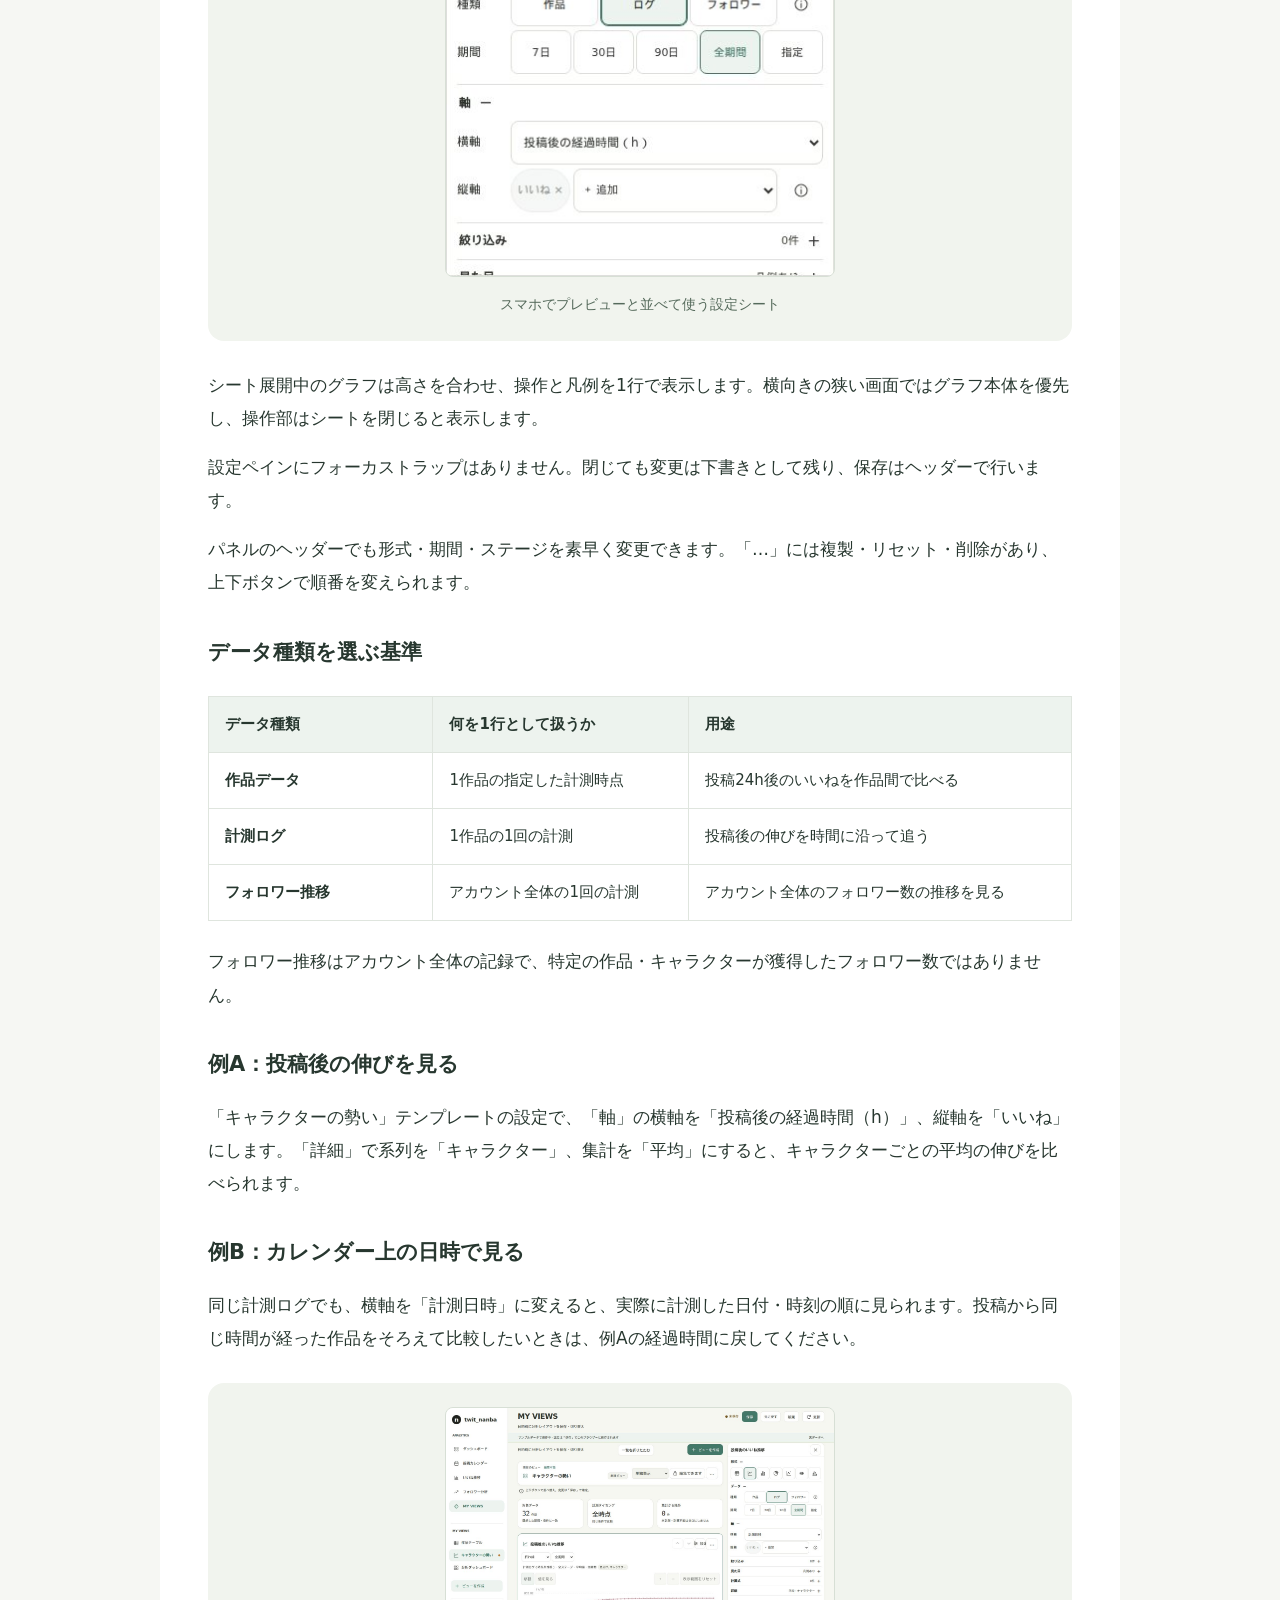
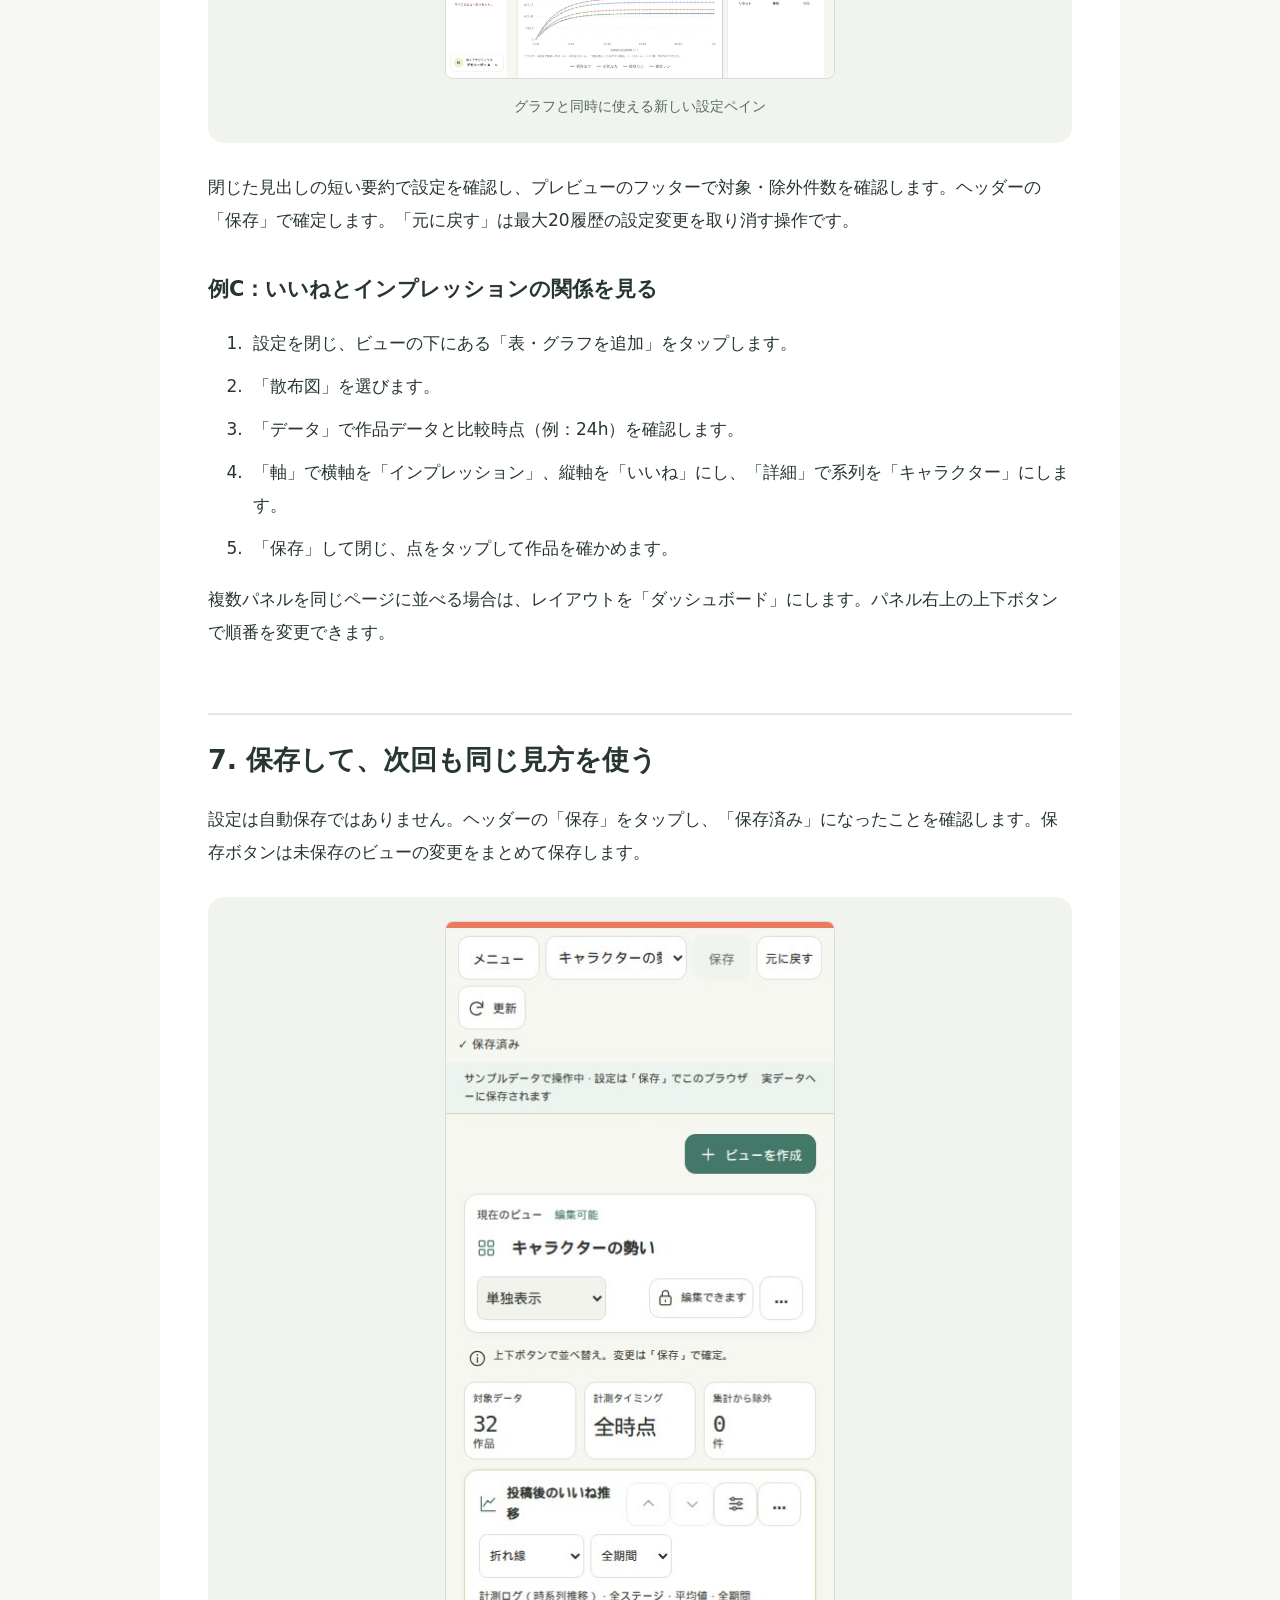
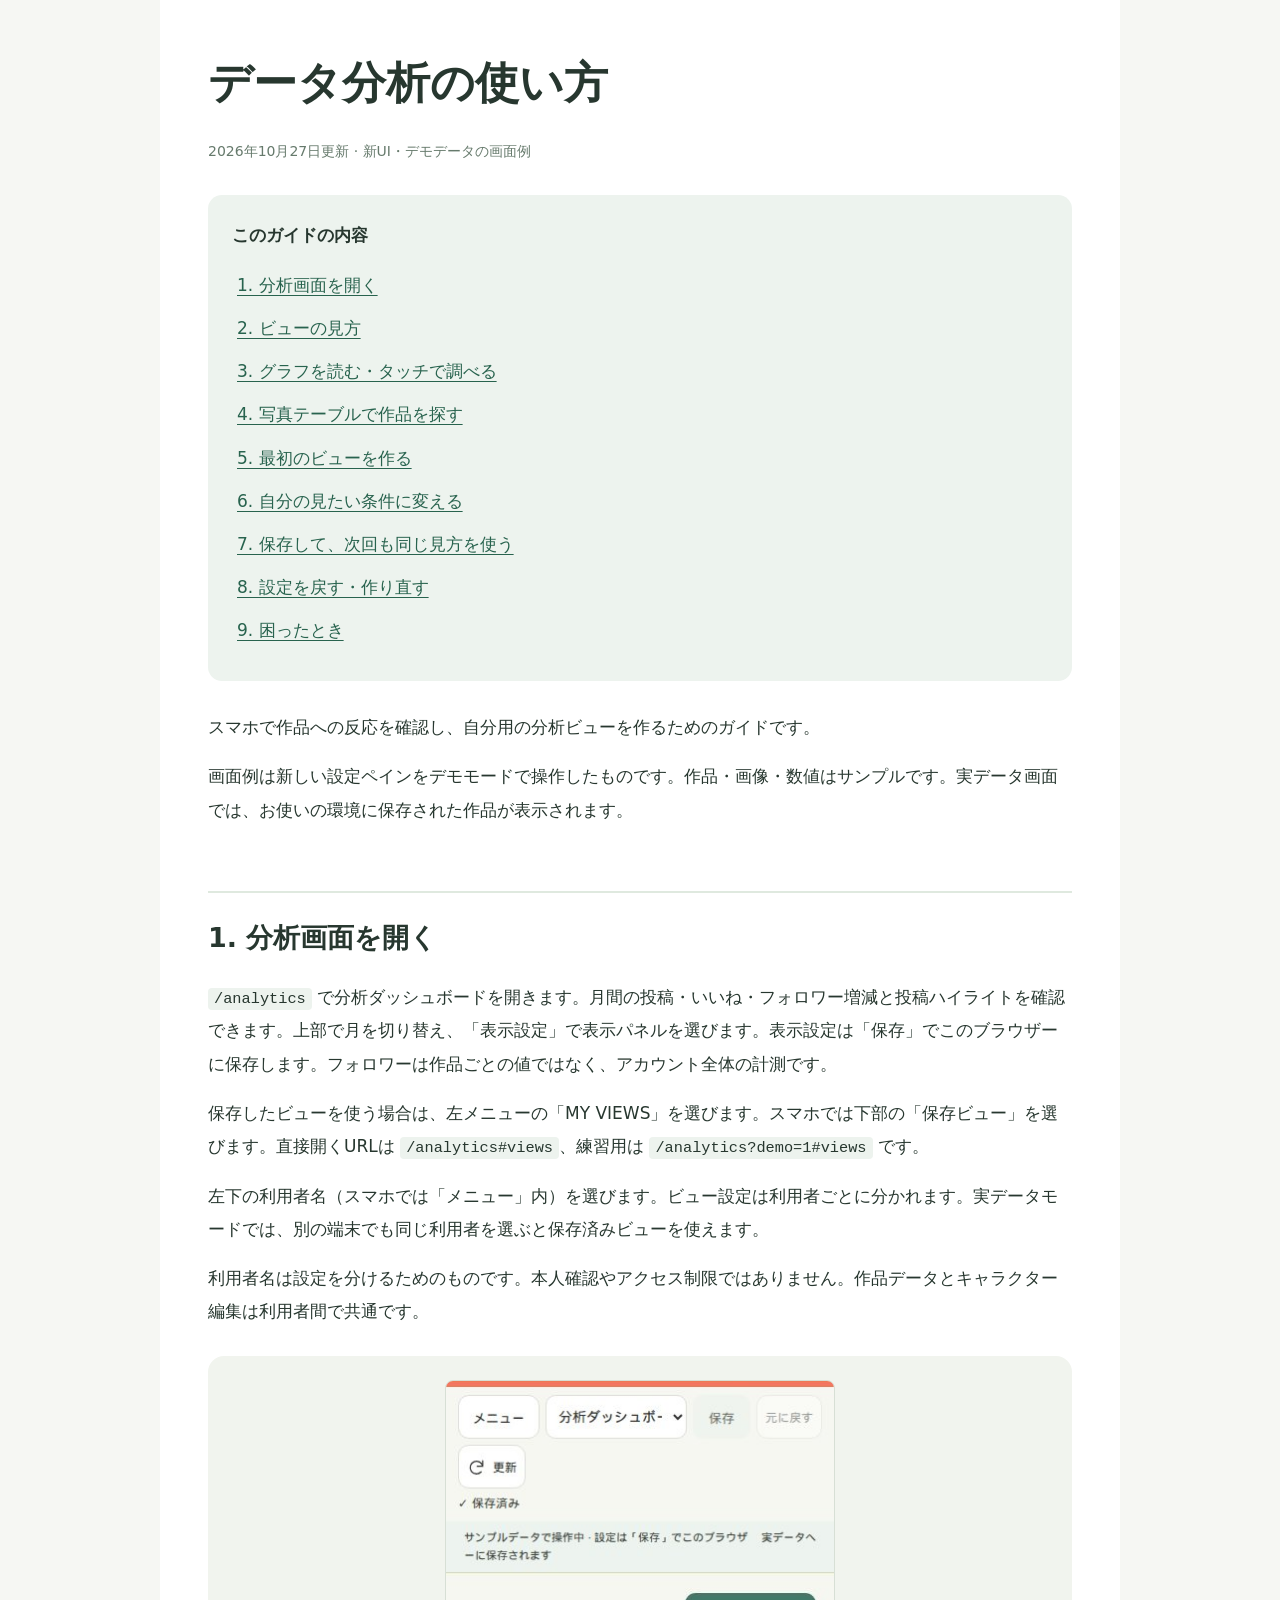
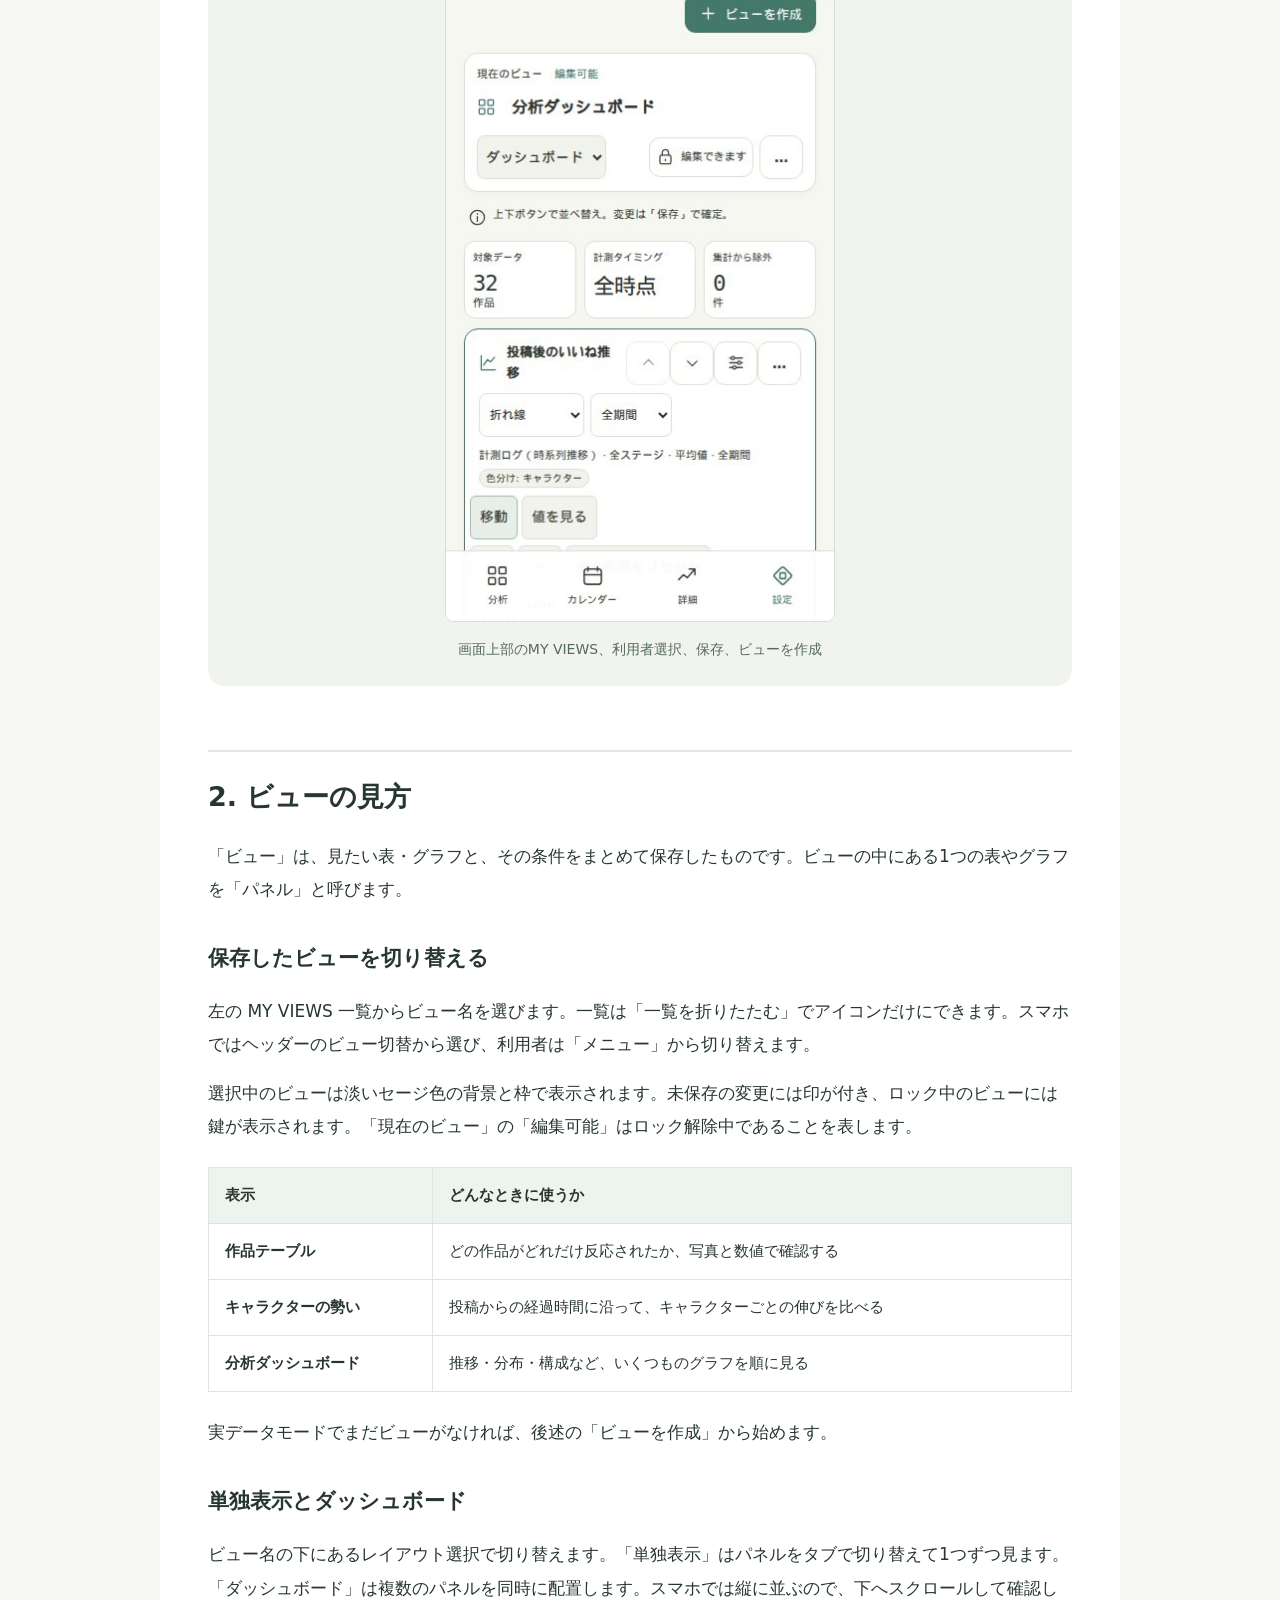
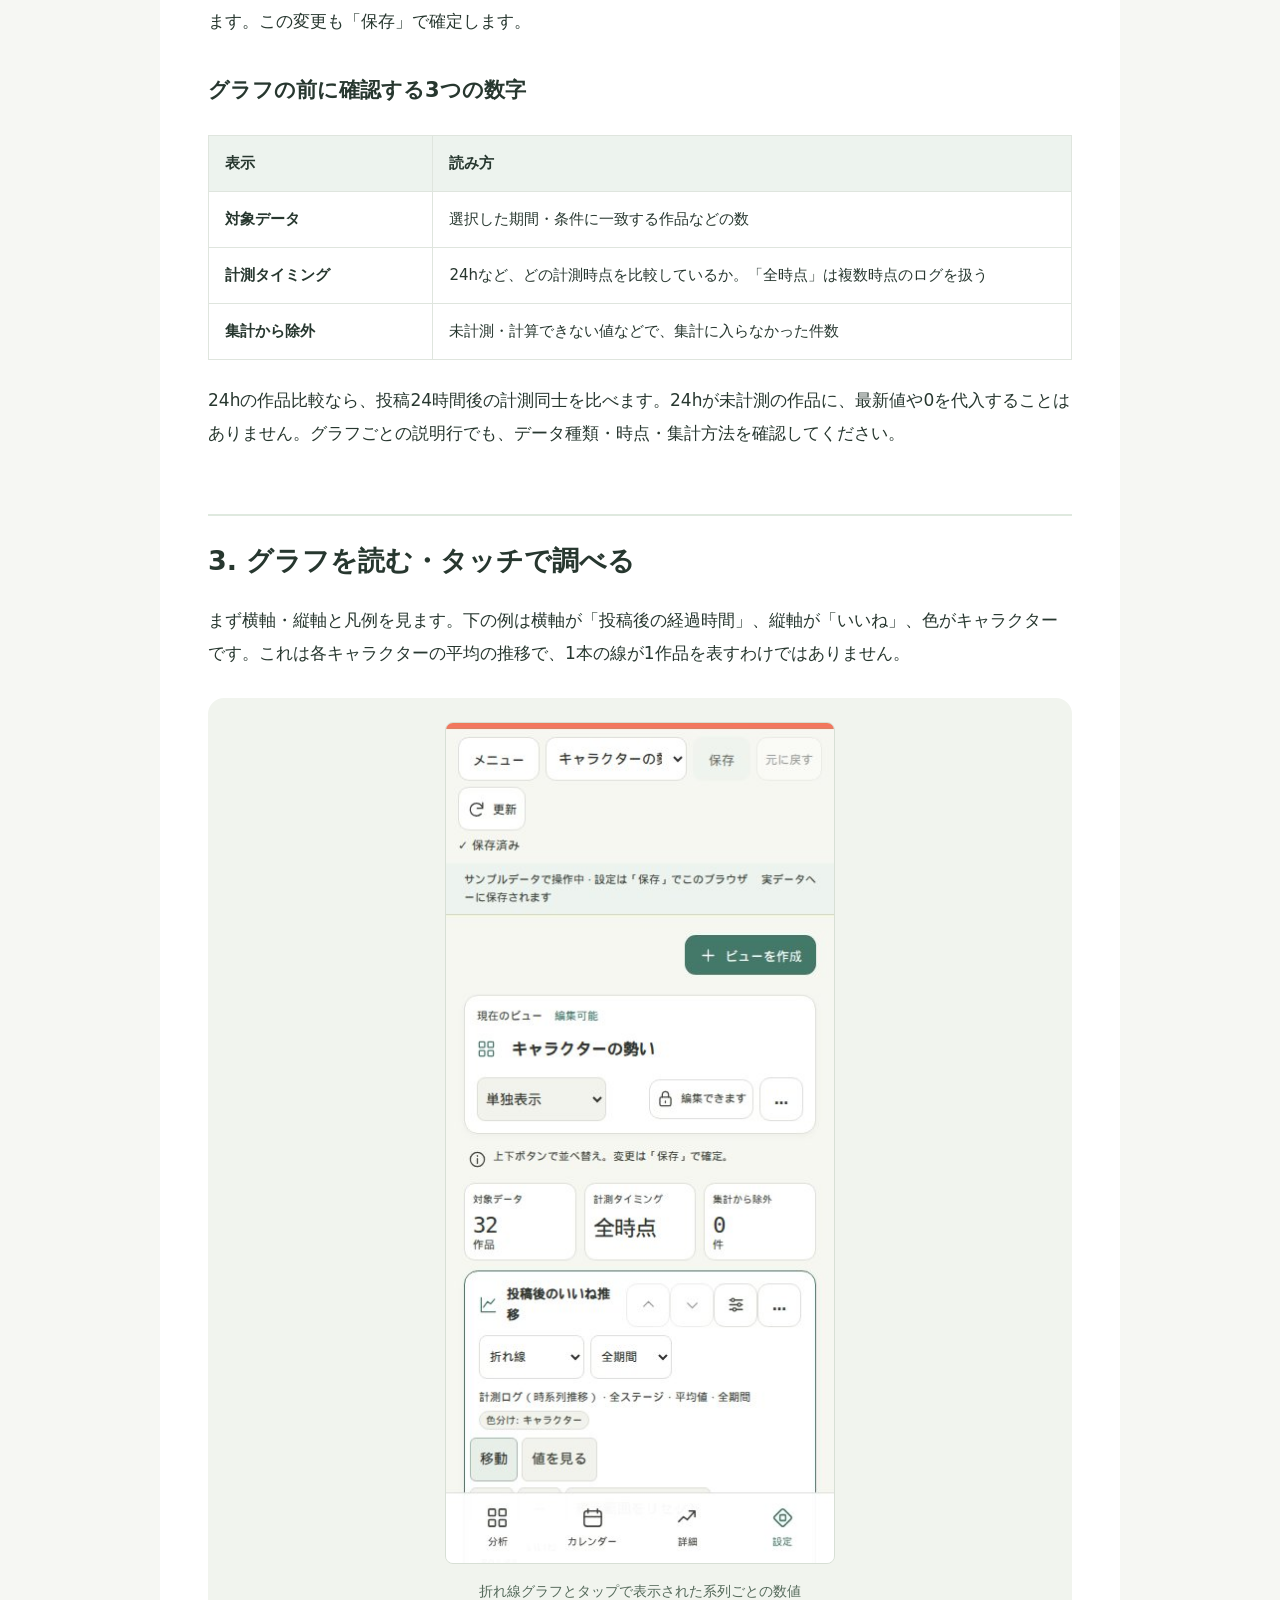
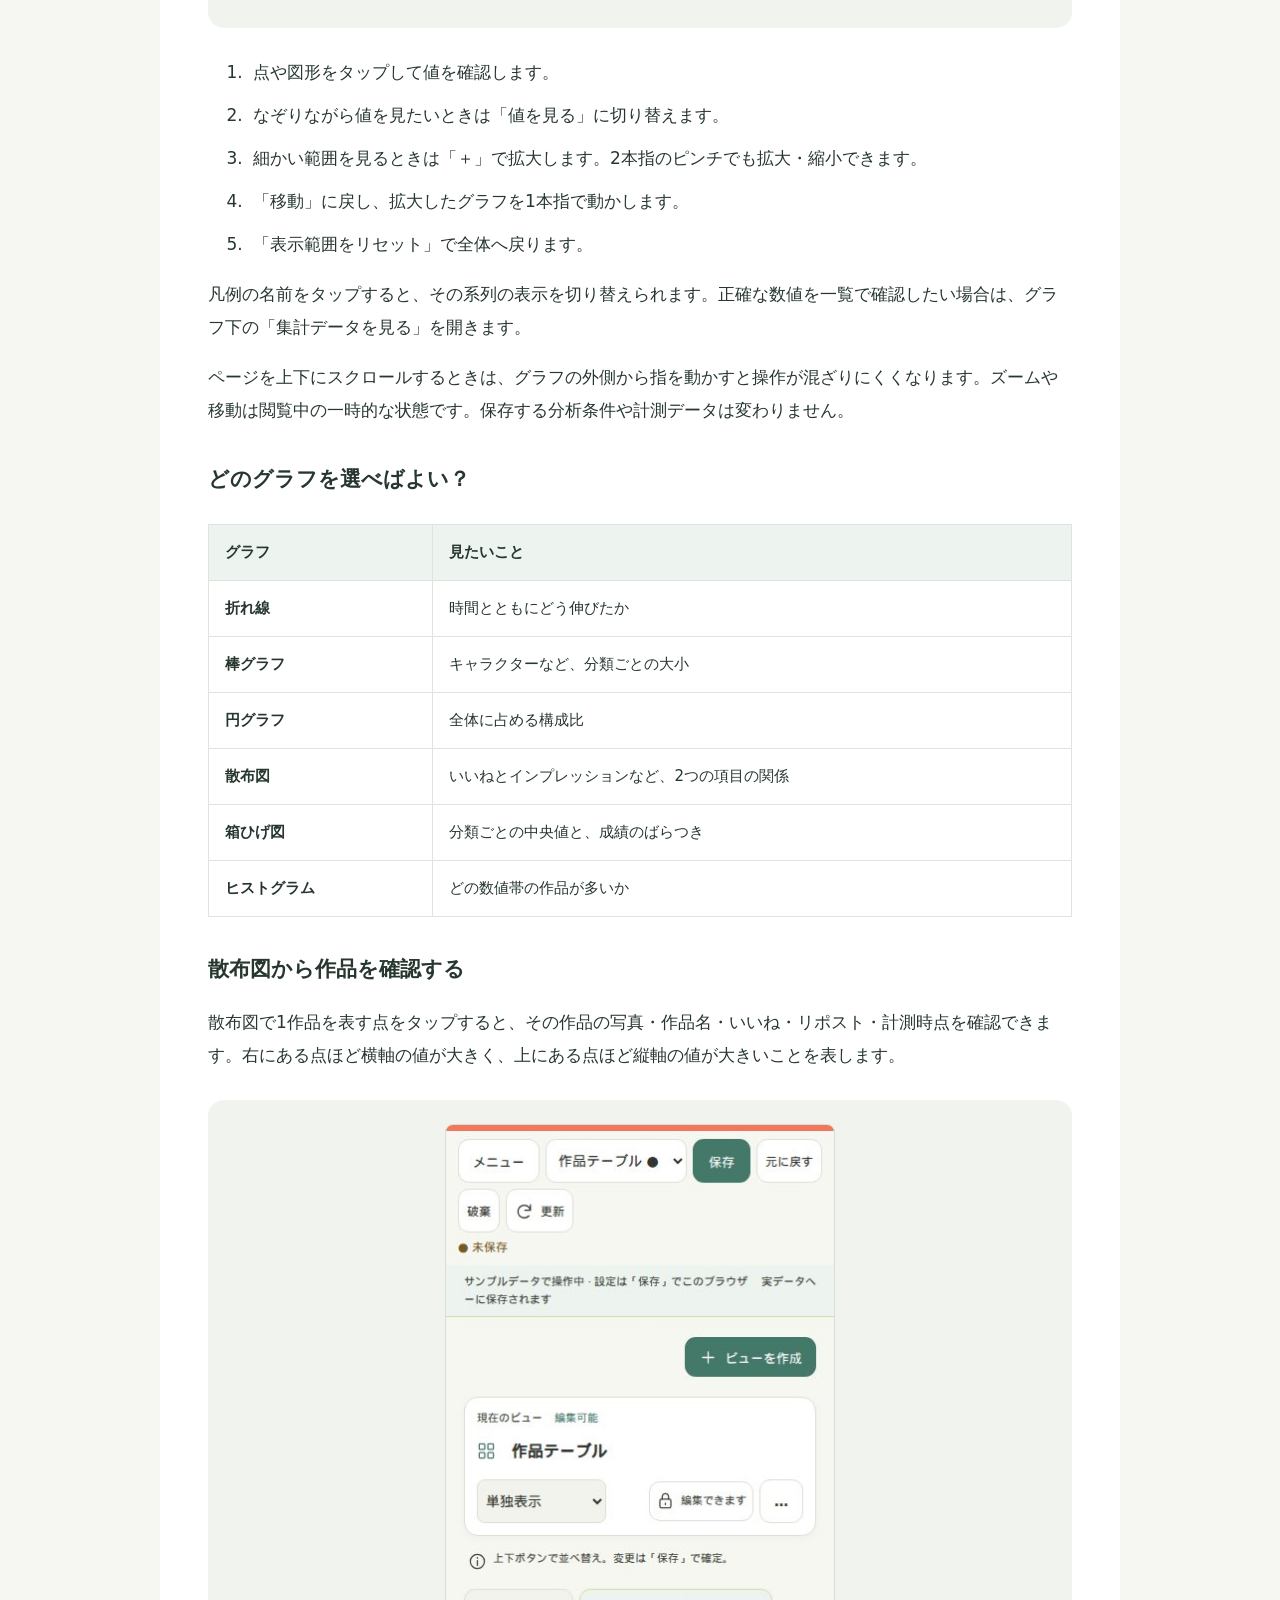
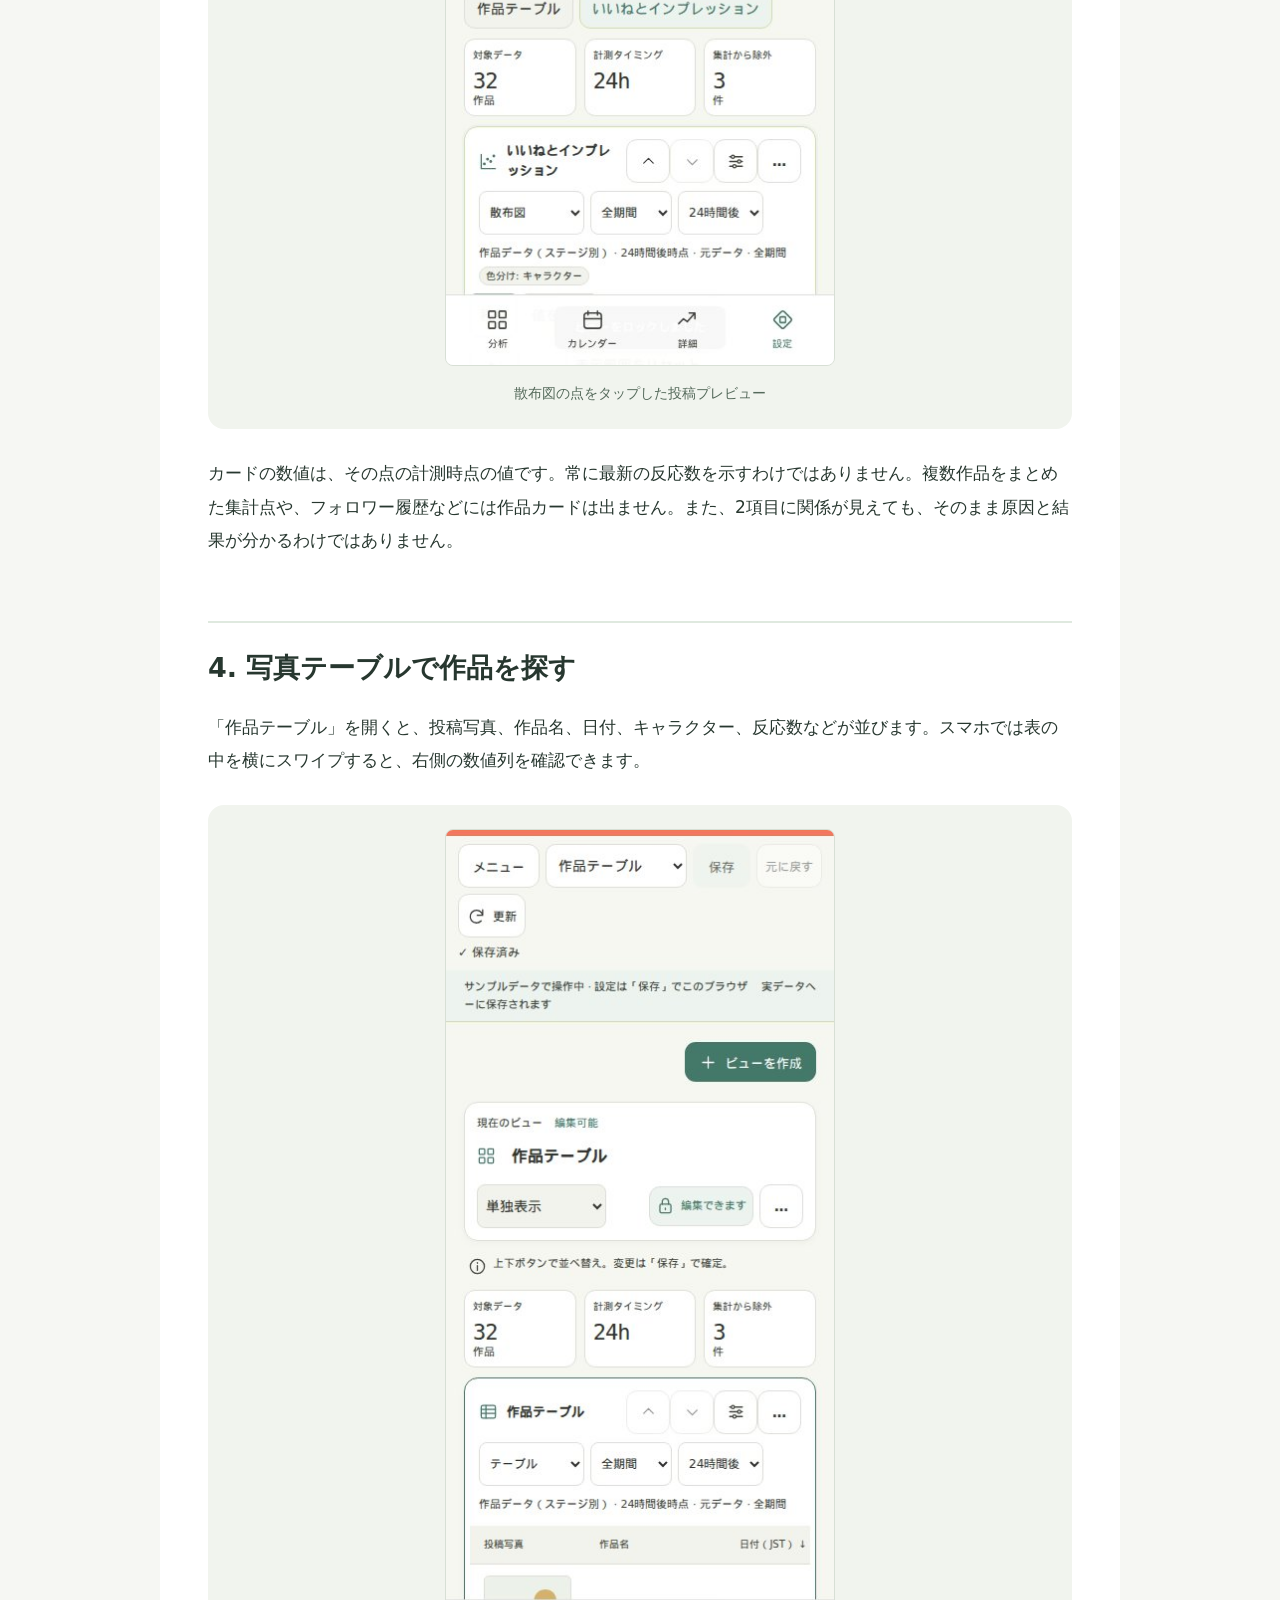
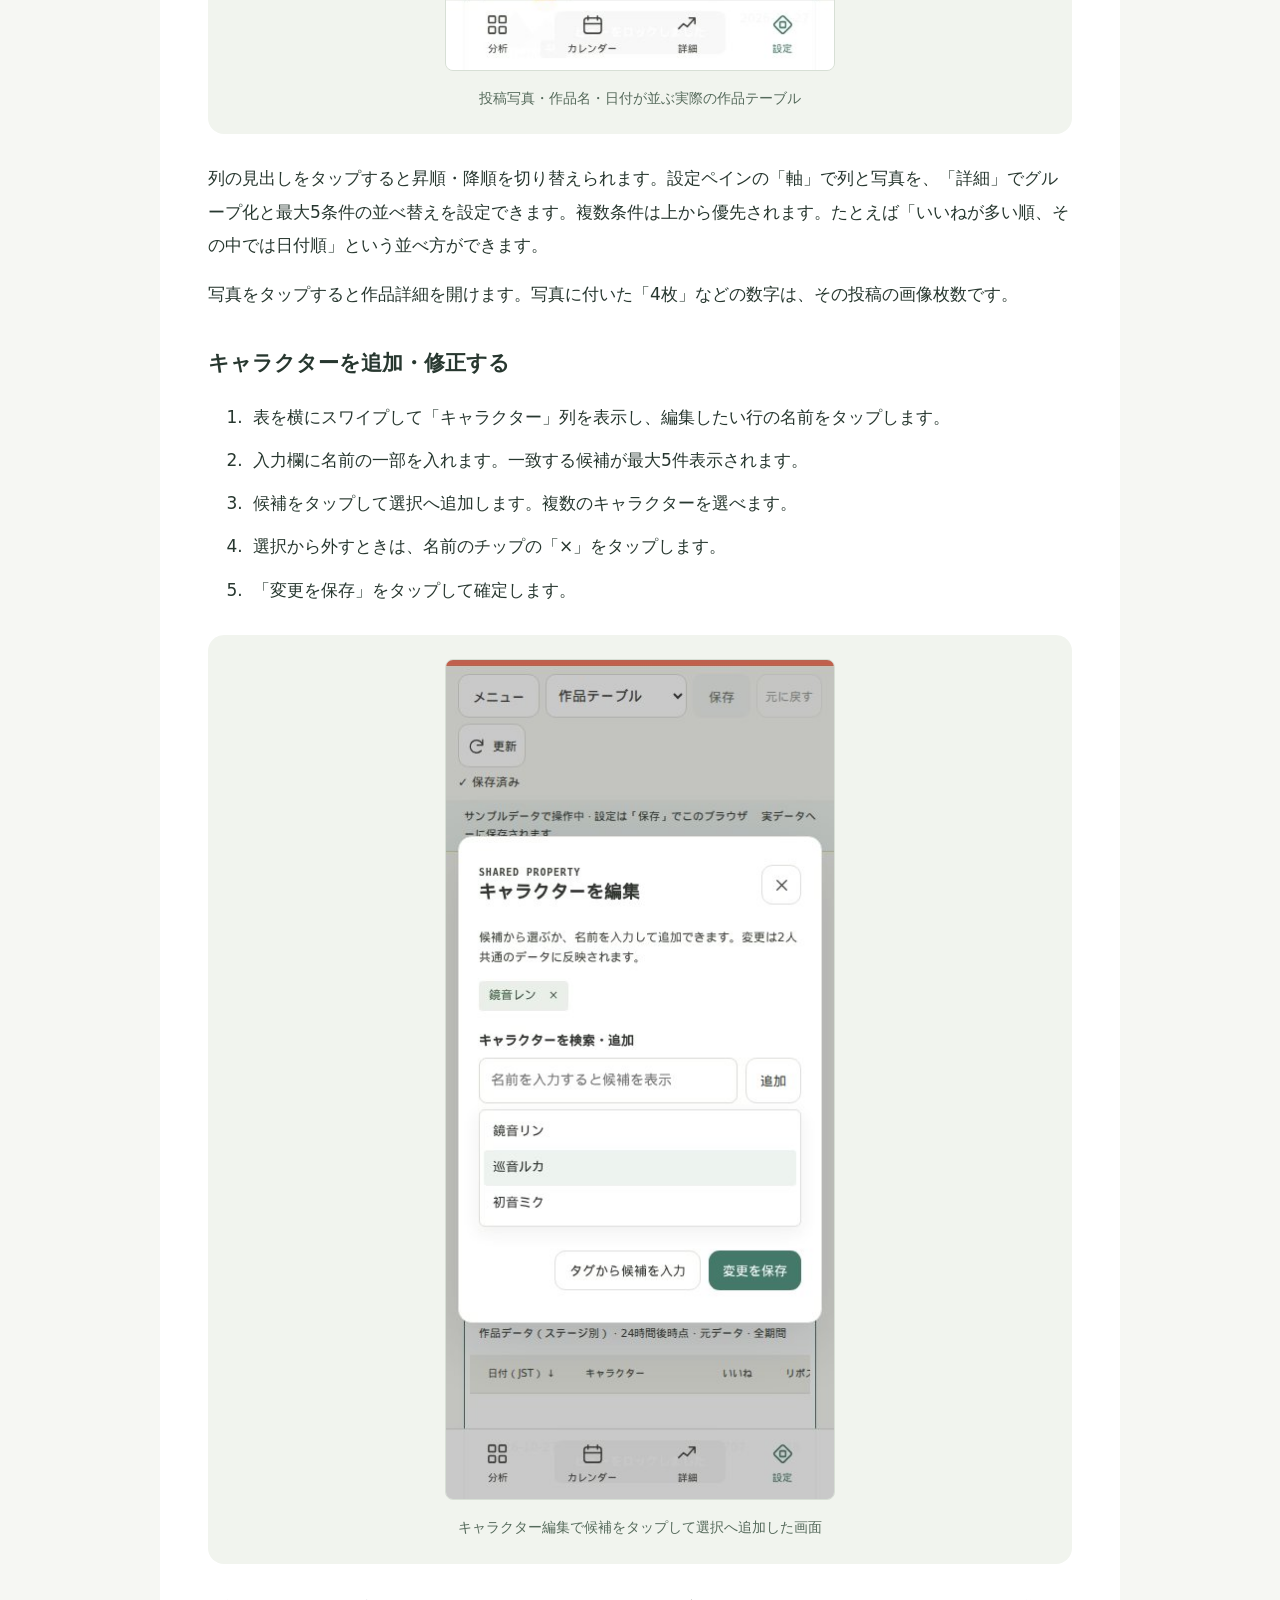
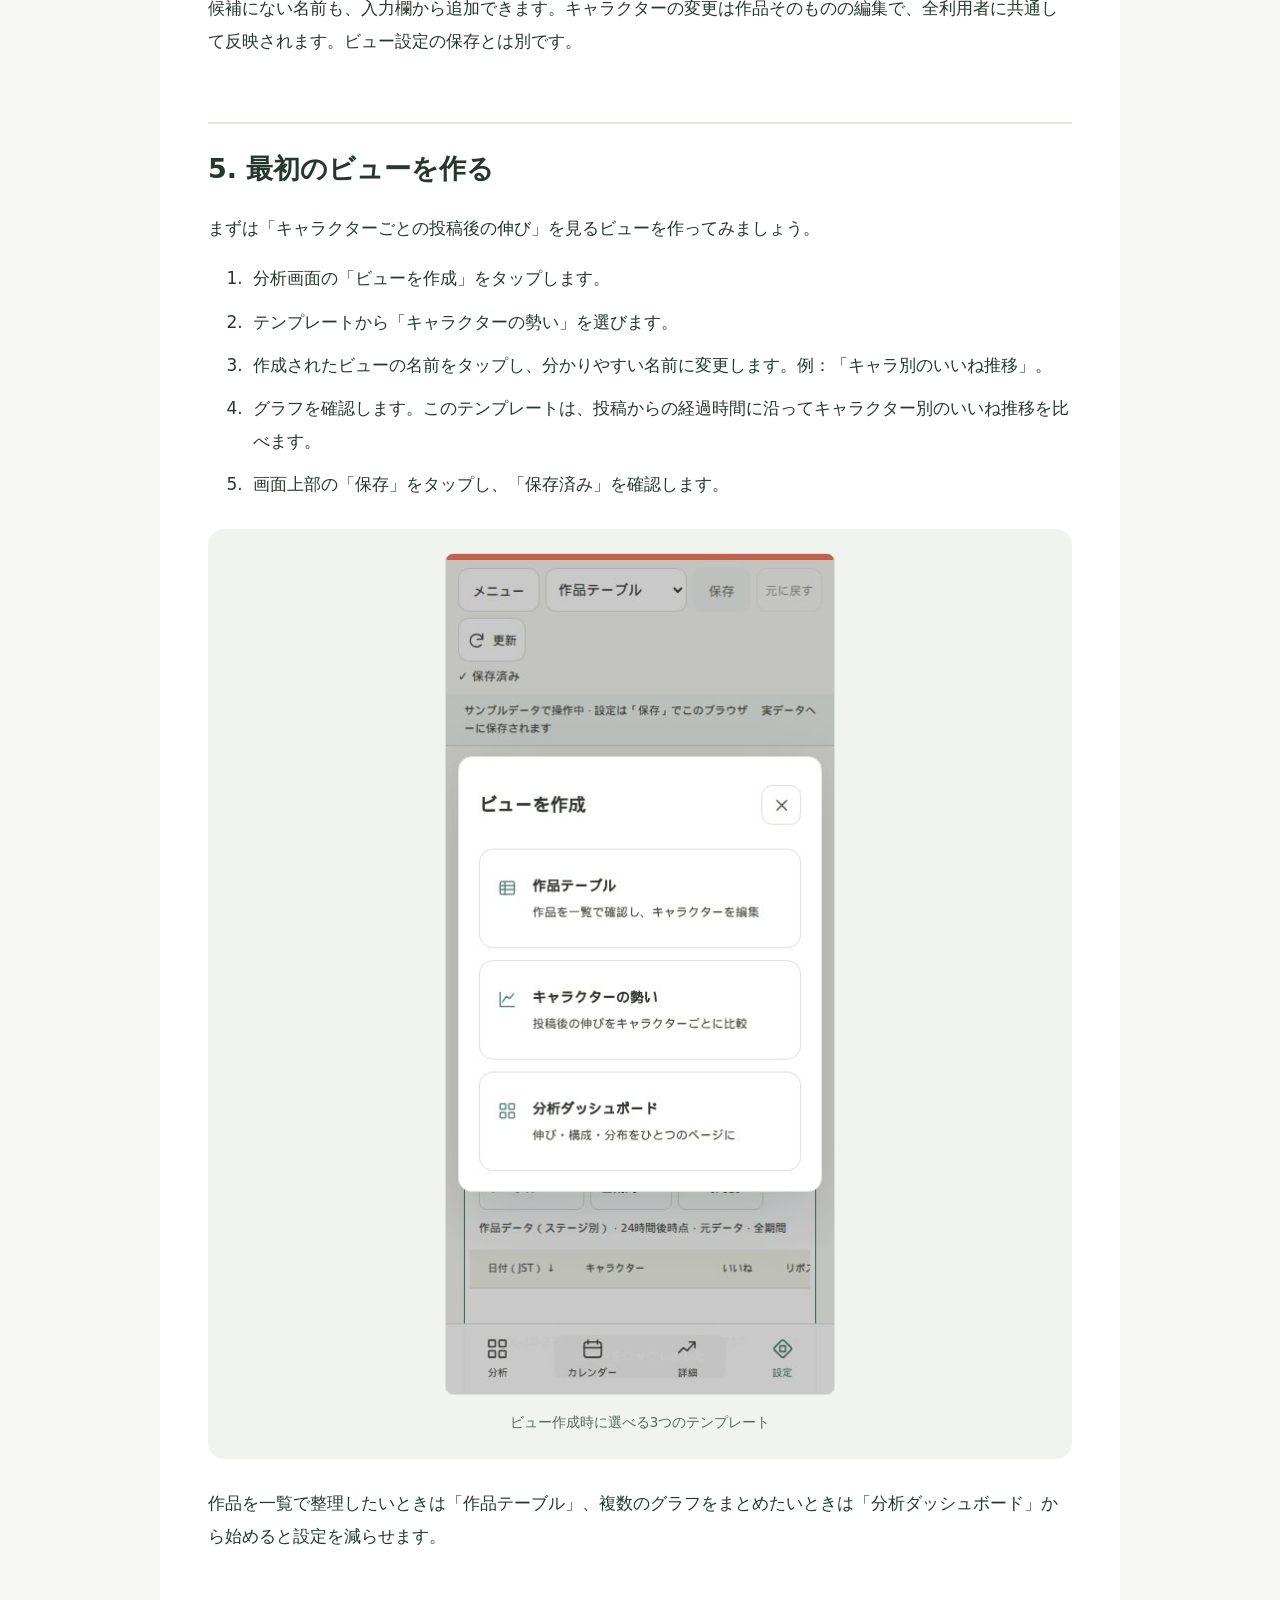
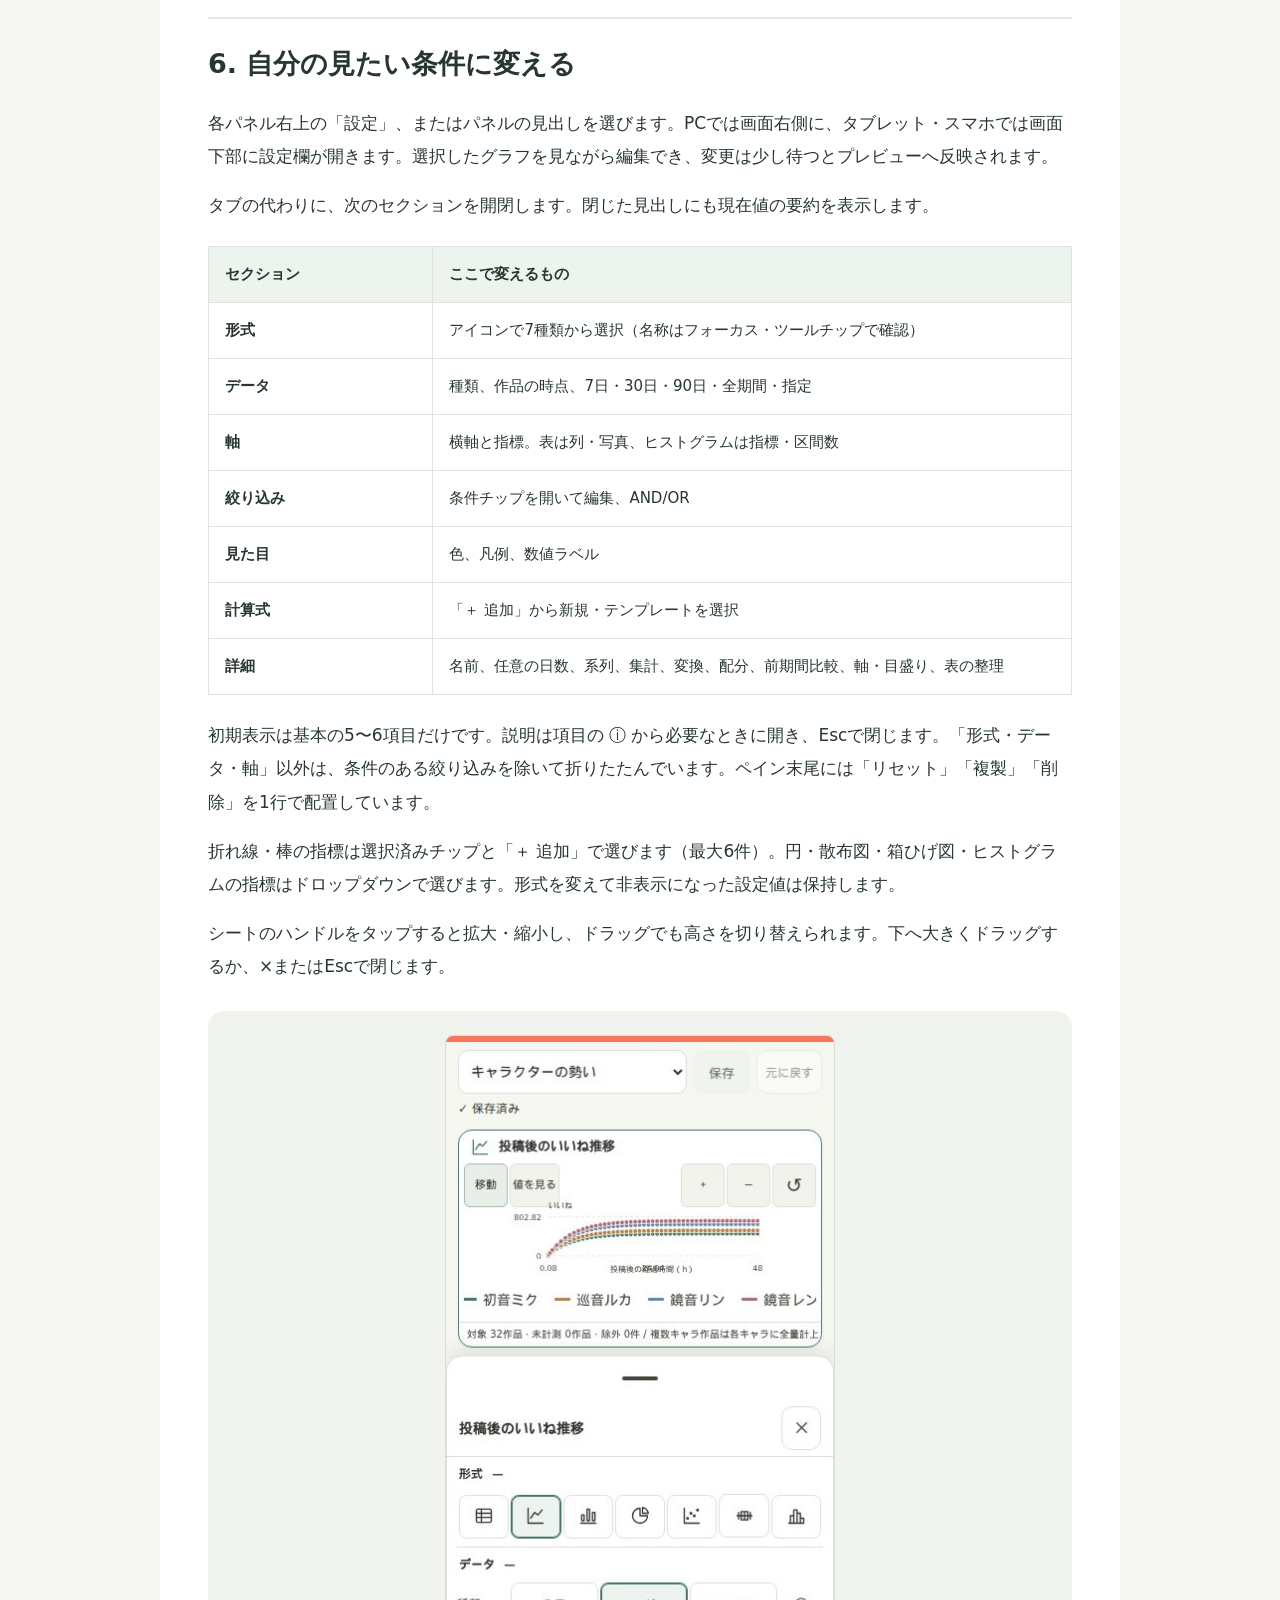
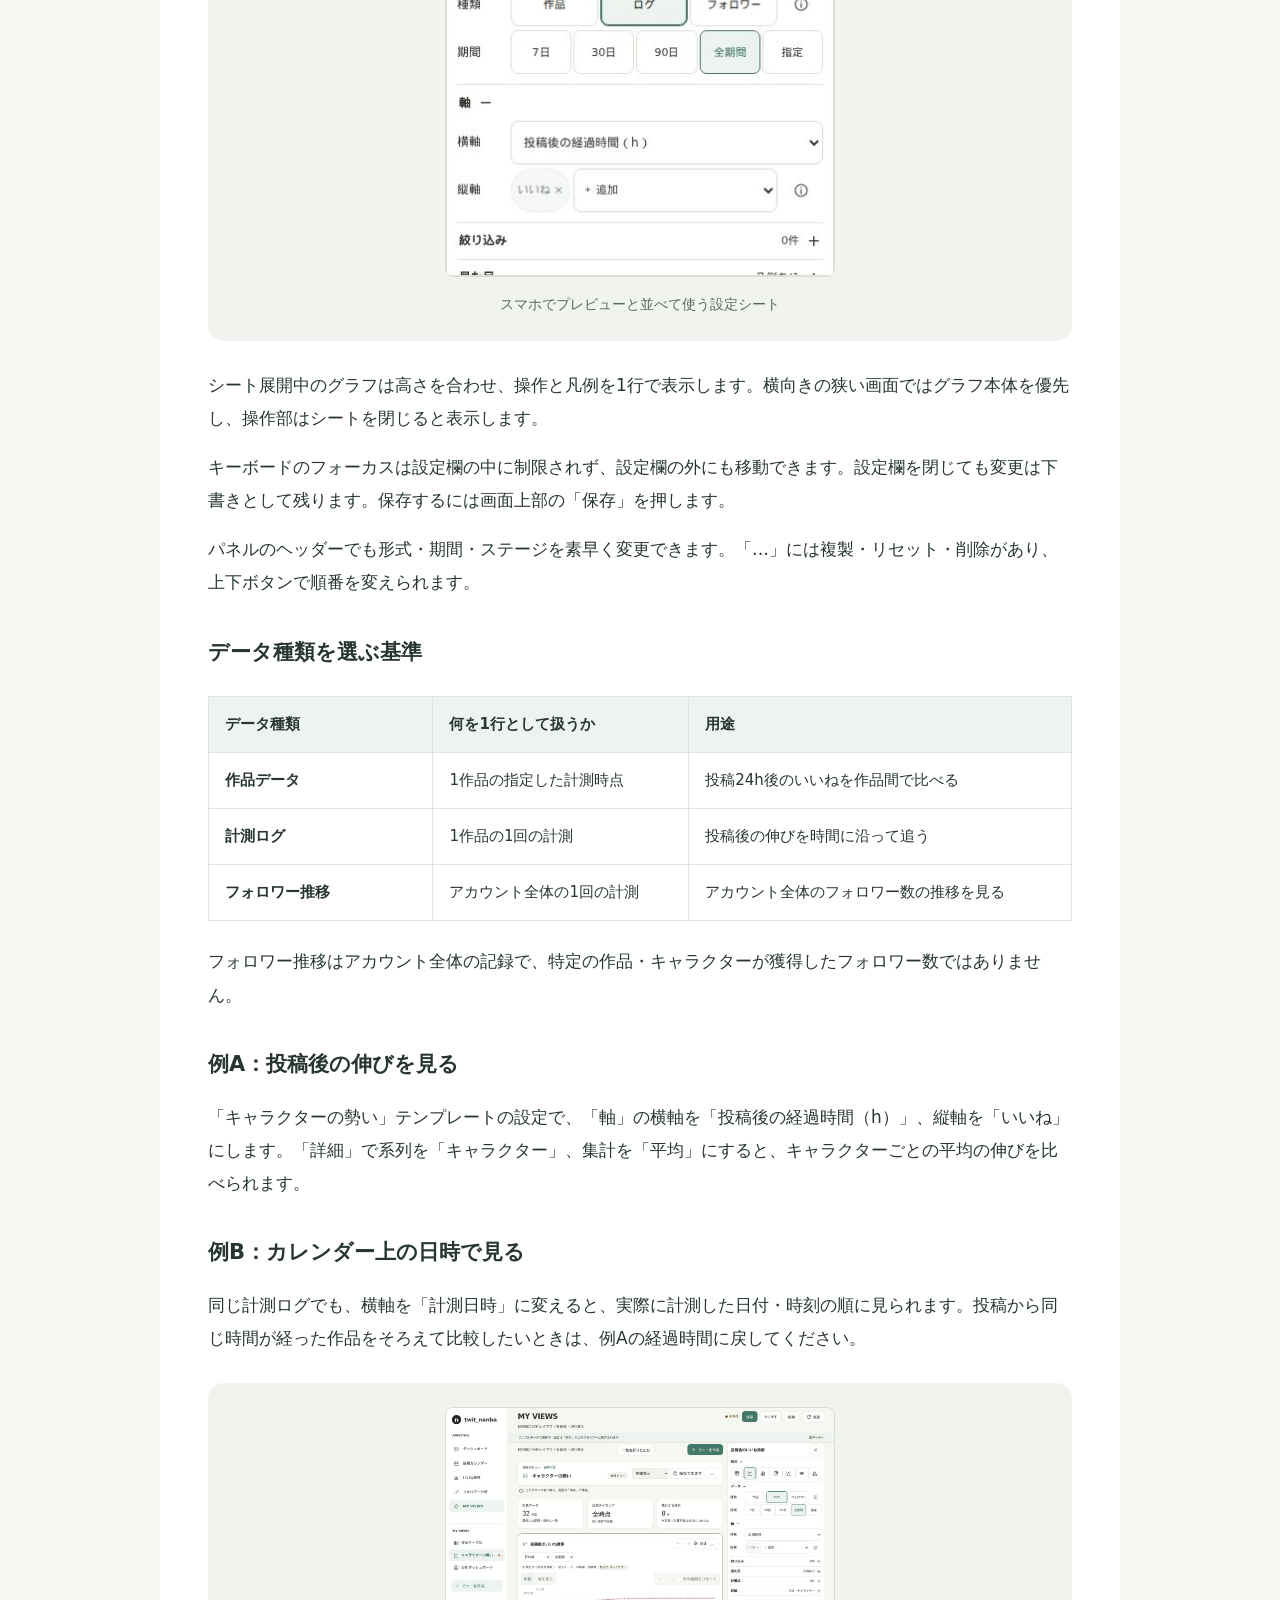
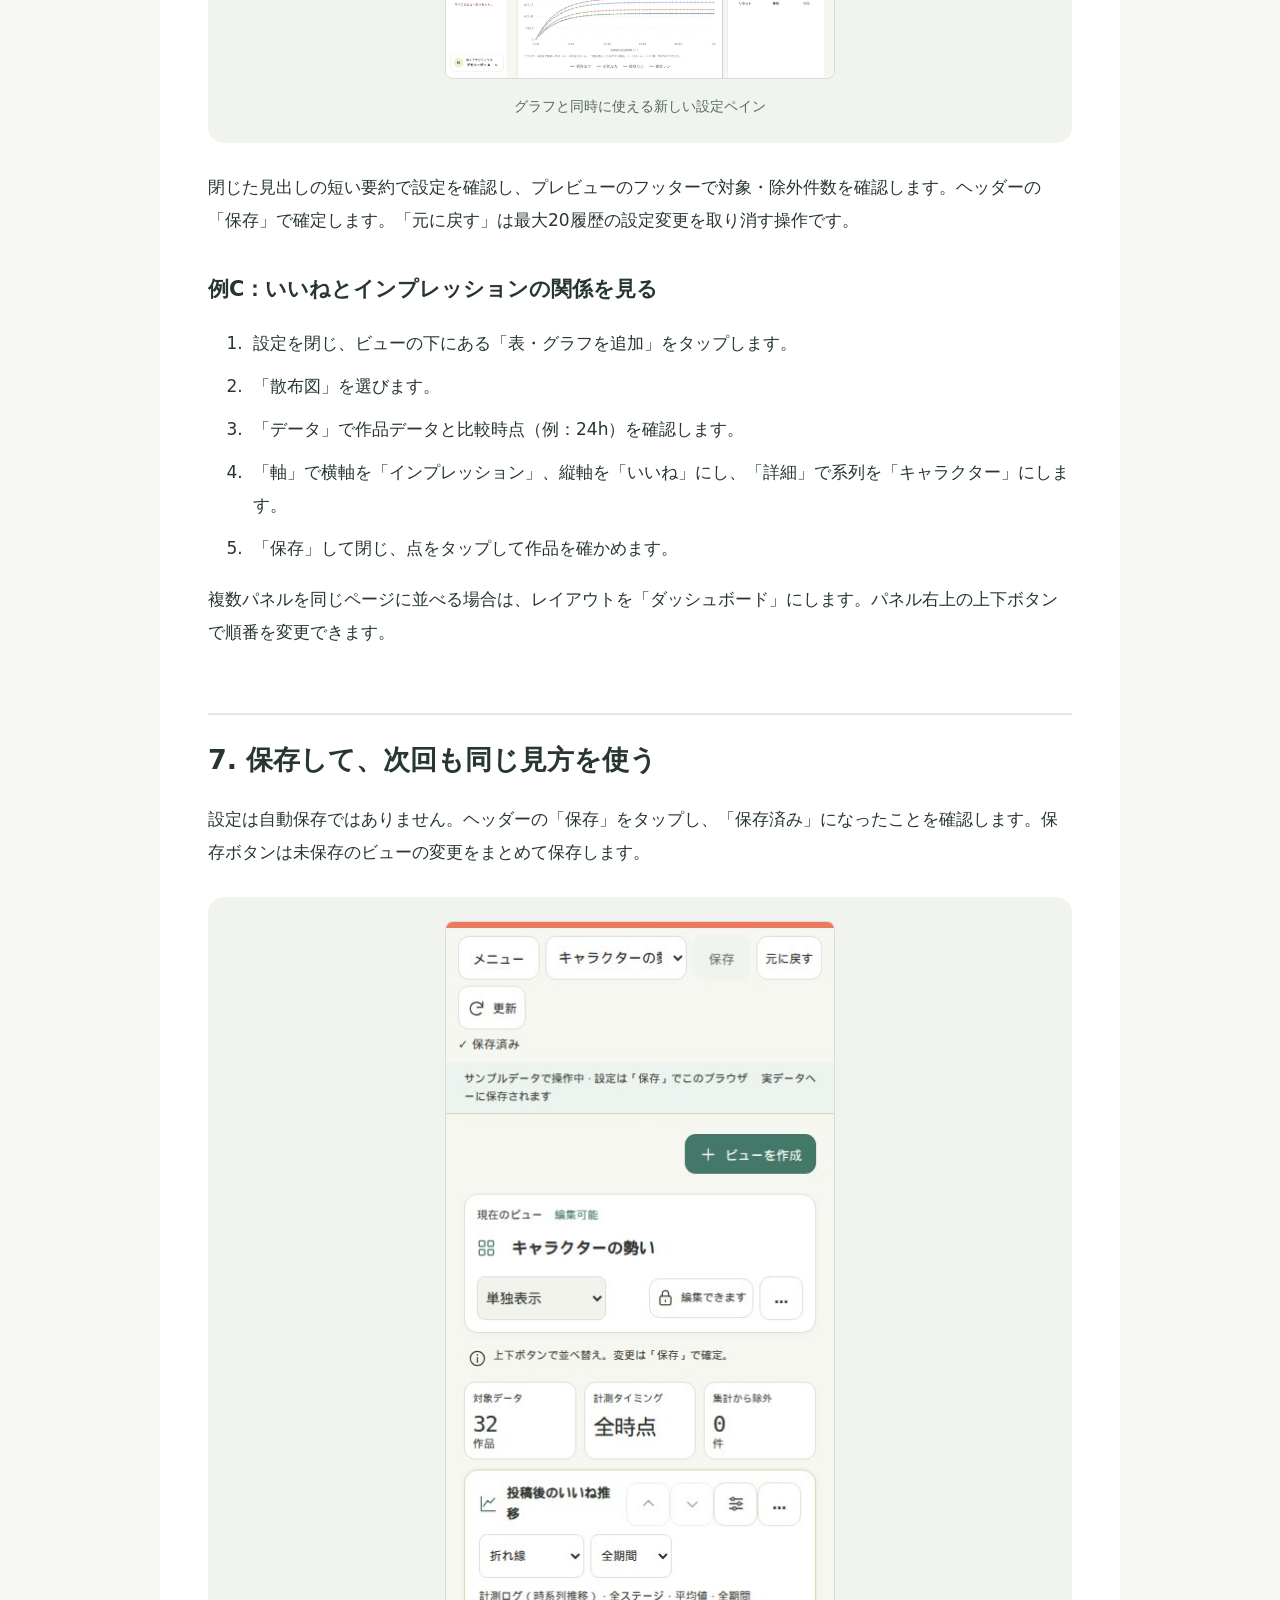
